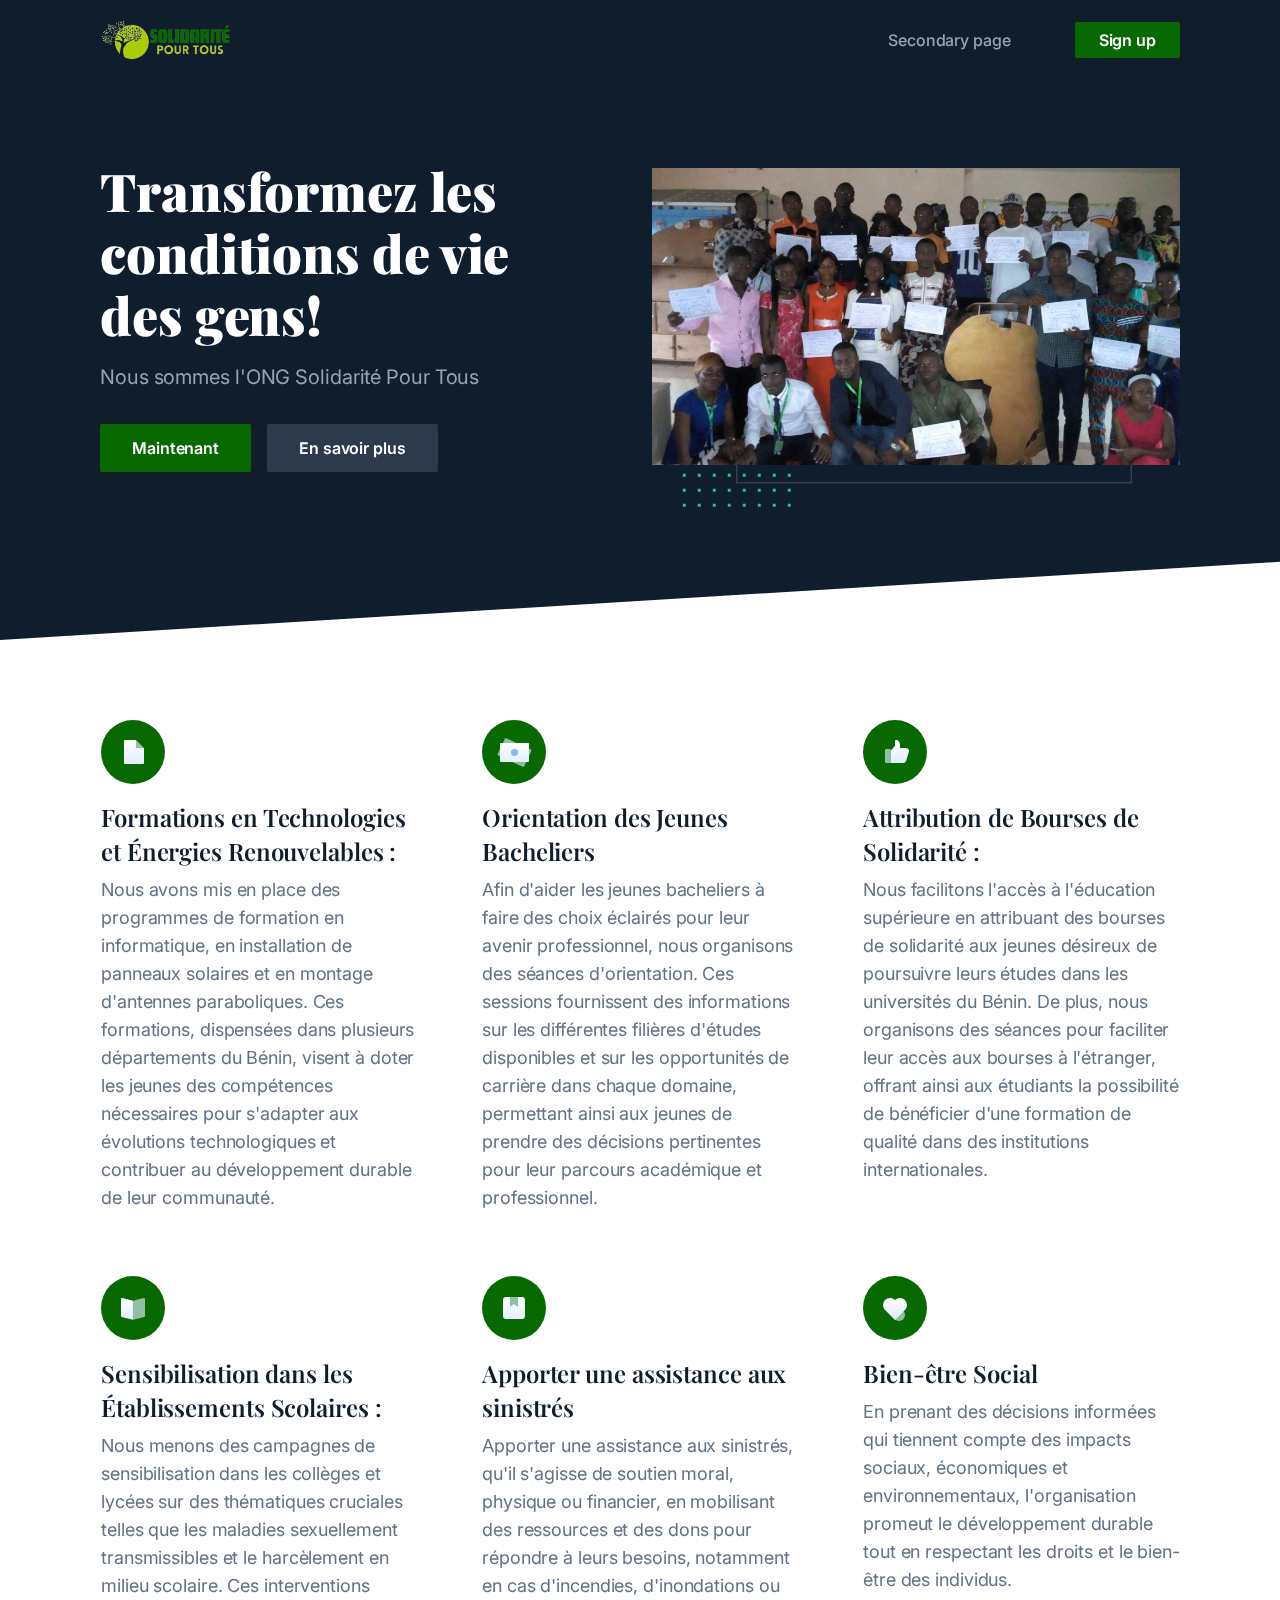
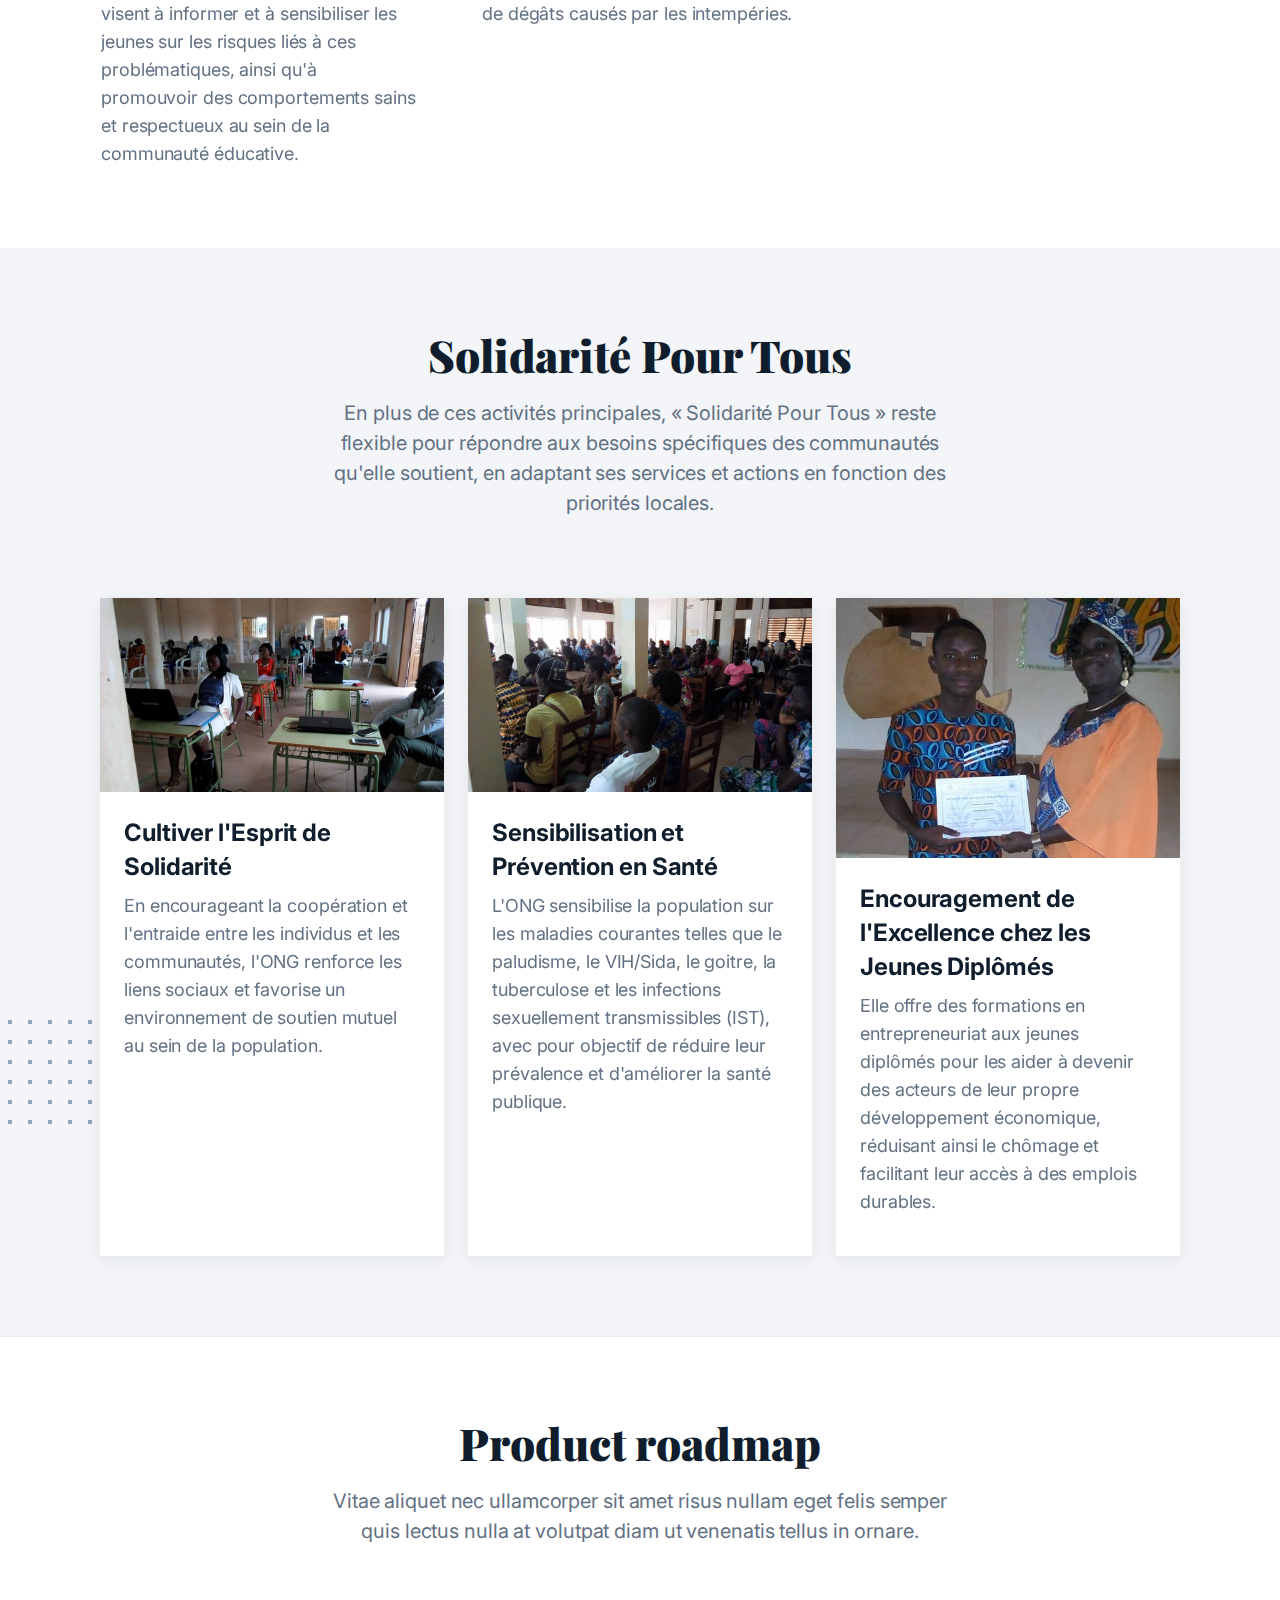
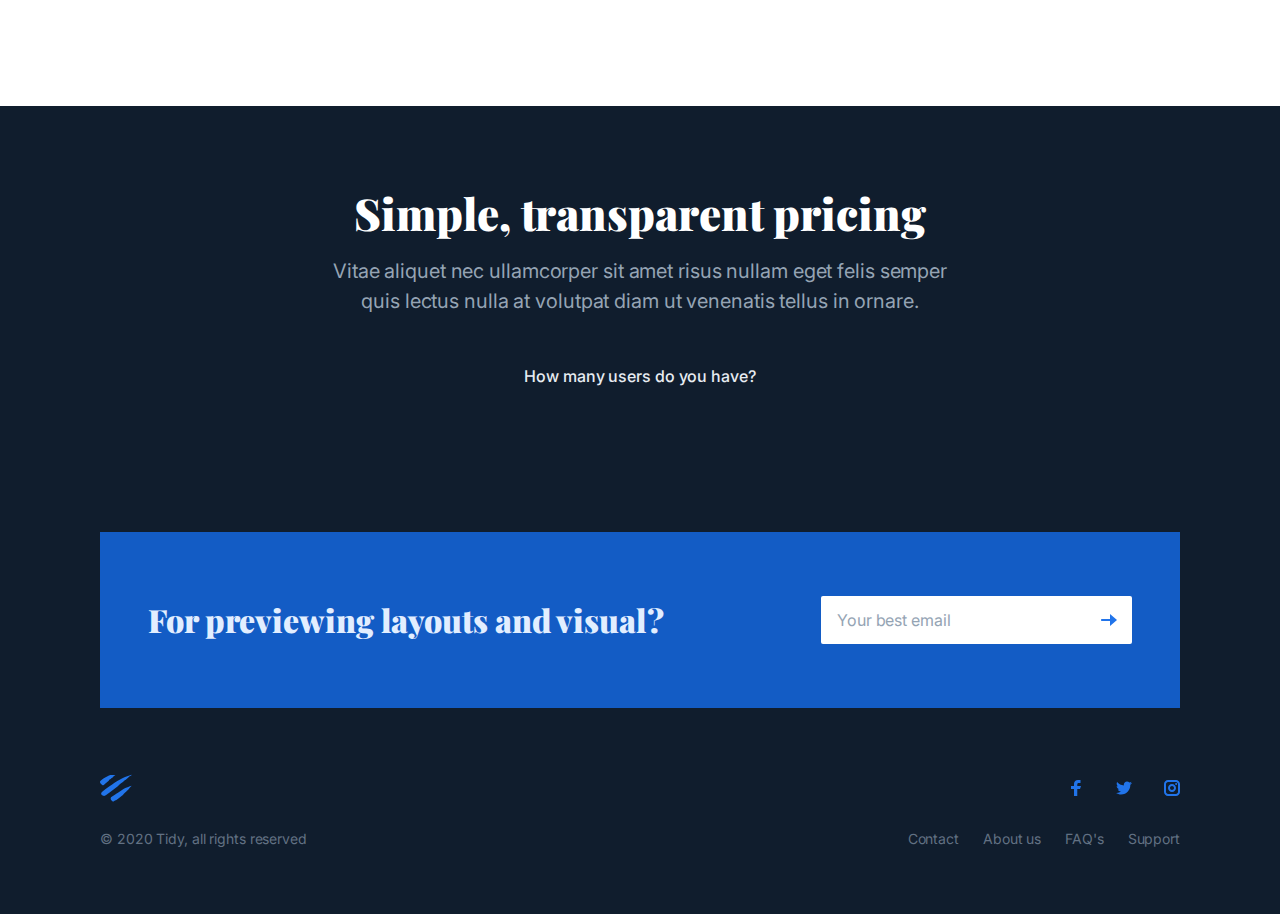
==== api/templates/index.html @ e196a765 "hhh" ====
<html lang="en" class="js"><head><meta charset="utf-8"><meta http-equiv="X-UA-Compatible" content="IE=edge"><meta name="viewport" content="width=device-width,initial-scale=1"><title>Tidy Template</title><link rel="stylesheet" href="../static/css/style.css"><style type="text/css" id="operaUserStyle"></style><style type="text/css">:root [href^="//x4pollyxxpush.com/"], :root zeus-ad, :root topadblock, :root span[id^="ezoic-pub-ad-placeholder-"], :root guj-ad, :root gpt-ad, :root div[id^="zergnet-widget"], :root div[id^="vuukle-ad-"], :root div[id^="sticky_ad_"], :root div[id^="rc-widget-"], :root div[id^="gpt_ad_"], :root div[id^="ezoic-pub-ad-"], :root div[id^="div-gpt-"], :root div[id^="dfp-ad-"], :root div[id^="adspot-"], :root div[id^="ads300_250-widget-"], :root div[id^="ads300_100-widget-"], :root div[id^="ads250_250-widget-"], :root div[id^="adrotate_widgets-"], :root div[id^="_vdo_ads_player_ai_"], :root div[id*="ScriptRoot"], :root div[id*="MarketGid"], :root div[data-native_ad], :root div[data-mini-ad-unit], :root div[data-insertion], :root div[data-id-advertdfpconf], :root div[data-google-query-id], :root hl-adsense, :root div[data-contentexchange-widget], :root div[data-content="Advertisement"], :root div[data-alias="300x250 Ad 2"], :root div[data-alias="300x250 Ad 1"], :root div[data-adzone], :root div[data-adunit-path], :root div[data-ad-wrapper], :root div[data-ad-placeholder], :root div[class^="native-ad-"], :root div[data-dfp-id], :root div[class^="kiwi-ad-wrapper"], :root div[class^="Adstyled__AdWrapper-"], :root div[aria-label="Ads"], :root display-ads, :root display-ad-component, :root atf-ad-slot, :root aside[id^="adrotate_widgets-"], :root article.ad, :root ark-top-ad, :root app-advertisement, :root app-ad, :root amp-fx-flying-carpet, :root amp-embed[type="taboola"], :root amp-connatix-player, :root amp-ad-custom, :root amp-ad, :root a[style="width:100%;height:100%;z-index:10000000000000000;position:absolute;top:0;left:0;"], :root a[onmousedown^="this.href='https://paid.outbrain.com/network/redir?"][target="_blank"] + .ob_source, :root a[onmousedown^="this.href='http://paid.outbrain.com/network/redir?"][target="_blank"] + .ob_source, :root a[href^="https://yogacomplyfuel.com/"], :root a[href^="https://www.sugarinstant.com/?partner_id="], :root a[href^="https://www.privateinternetaccess.com/"] > img, :root a[href^="https://www.onlineusershielder.com/"], :root a[href^="https://www.nutaku.net/signup/landing/"], :root a[href^="https://www.nudeidols.com/cams/"], :root a[href^="https://www.mypornstarcams.com/landing/click/"], :root a[href^="https://www.kingsoffetish.com/tour?partner_id="], :root a[href^="https://www.infowarsstore.com/"] > img, :root a[href^="https://www.highcpmrevenuenetwork.com/"], :root a[href^="https://www.googleadservices.com/pagead/aclk?"], :root a[href^="https://www.goldenfrog.com/vyprvpn?offer_id="][href*="&aff_id="], :root a[href^="https://www.get-express-vpn.com/offer/"], :root a[href^="https://www.financeads.net/tc.php?"], :root a[href^="https://www.brazzersnetwork.com/landing/"], :root div[class^="Display_displayAd"], :root a[href^="https://www.sheetmusicplus.com/?aff_id="], :root a[href^="https://www.bang.com/?aff="], :root a[href^="https://www.adxsrve.com/"], :root a[href^="https://wirewar.website/"], :root a[href^="https://visit-website.com/"], :root a[href^="https://twinrdsyn.com/"], :root a[href^="https://twinrdsrv.com/"], :root a[href^="https://tsartech.g2afse.com/"], :root a[href^="https://trk.sportsflix4k.club/"], :root a[href^="https://trk.nfl-online-streams.club/"], :root a[href^="https://traffdaq.com/"], :root a[href^="https://tracking.avapartner.com/"], :root a[href^="https://track.wg-aff.com"], :root a[href^="https://track.ultravpn.com/"], :root a[href^="https://track.totalav.com/"], :root a[href^="https://track.afcpatrk.com/"], :root a[href^="https://track.adform.net/"], :root a[href^="https://torguard.net/aff.php"] > img, :root a[href^="https://thefacux.com/"], :root div[data-adname], :root a[href^="https://thechleads.pro/"], :root a[href^="https://tc.tradetracker.net/"] > img, :root a[href^="https://taghaugh.com/"], :root a[href^="https://t.hrtye.com/"], :root a[href^="https://www.highperformancecpmgate.com/"], :root a[href^="https://t.grtyi.com/"], :root a[href^="https://t.adating.link/"], :root a[href^="https://go.trackitalltheway.com/"], :root [href^="https://track.fiverr.com/visit/"] > img, :root a[href^="https://syndication.exoclick.com/"], :root a[href^="https://syndication.dynsrvtbg.com/"], :root a[href^="https://streamate.com/landing/click/"], :root a[href^="https://ad.doubleclick.net/"], :root a[href^="https://static.fleshlight.com/images/banners/"], :root a[href^="https://slkmis.com/"], :root a[href^="https://sTaRtGAMing.net/tienda/"], :root citrus-ad-wrapper, :root a[onmousedown^="this.href='https://paid.outbrain.com/network/redir?"][target="_blank"], :root a[href^="https://sTaRTgamInG.net/tienda/"], :root [data-adblockkey], :root a[href^="https://sTARtgamIng.net/tienda/"], :root bottomadblock, :root a[href^="https://s.zlinkd.com/"], :root a[href^="https://aweptjmp.com/"], :root a[href^="https://s.zlinkc.com/"], :root a[href^="https://www.mrskin.com/account/"], :root a[href^="https://s.optzsrv.com/"], :root a[data-obtrack^="http://paid.outbrain.com/network/redir?"], :root a[href^="https://reinstandpointdumbest.com/"], :root a[href^="https://go.strpjmp.com/"], :root a[href^="https://refpa4903566.top/"], :root a[href^="https://pubads.g.doubleclick.net/"], :root a[href^="https://prf.hn/click/"][href*="/camref:"] > img, :root a[href^="https://serve.awmdelivery.com/"], :root a[href^="https://prf.hn/click/"][href*="/adref:"] > img, :root a[href^="https://pb-track.com/"], :root a[href^="https://paid.outbrain.com/network/redir?"], :root ps-connatix-module, :root div[id^="ad_position_"], :root a[href^="https://ovb.im/"], :root div[id^="ad-div-"], :root a[href^="https://newbinotracs.com/"], :root a[href^="http://eighteenderived.com/"], :root a[href^="https://natour.naughtyamerica.com/track/"], :root [href^="https://stvkr.com/"], :root a[href^="https://mediaserver.entainpartners.com/renderBanner.do?"], :root a[href^="https://loboclick.com"], :root .nya-slot[style], :root a[href^="https://a.bestcontentweb.top/"], :root a[href^="https://lobimax.com/"], :root a[href^="https://lead1.pl/"], :root a[href^="https://refpa.top/"], :root a[href^="https://landing.brazzersnetwork.com/"], :root a[href^="https://safesurfingtoday.com/"][href*="?skip="], :root a[href^="https://t.acam.link/"], :root a[href^="https://ads.leovegas.com/redirect.aspx?"], :root a[href^="https://land.brazzersnetwork.com/landing/"], :root [data-css-class="dfp-inarticle"], :root .card-captioned.crd > .crd--cnt > .s2nPlayer, :root a[href^="https://go.tmrjmp.com"], :root a[href^="https://startgamIng.Net/tienda/"], :root a[href^="https://l.hyenadata.com/"], :root a[href^="https://yourperfectdating.life/"], :root a[href^="https://join.virtuallust3d.com/"], :root a[href^="https://kiksajex.com/"], :root a[href^="https://juicyads.in/"], :root a[href^="https://mediaserver.gvcaffiliates.com/renderBanner.do?"], :root a[href^="https://join.dreamsexworld.com/"], :root a[href^="https://itubego.com/video-downloader/?affid="], :root a[href^="https://iqbroker.com/"][href*="?aff="], :root a[href^="https://incisivetrk.cvtr.io/click?"], :root a[href^="https://hot-growngames.life/"], :root [data-revive-zoneid], :root a[href^="https://googleads.g.doubleclick.net/pcs/click"], :root a[href^="https://t.ajump1.com/"], :root a[href^="https://clk.wrenchsound.store/"], :root a[href^="https://go.zybrdr.com"], :root [href^="http://join.michelle-austin.com/"], :root [class^="tile-picker__CitrusBannerContainer-sc-"], :root a[href^="https://go.xxxiijmp.com"], :root a[href^="https://go.xtbaffiliates.com/"], :root a[href^="https://thaudray.com/"], :root .OUTBRAIN[data-widget-id^="FMS_REELD_"], :root [data-role="tile-ads-module"], :root a[href^="https://adsrv4k.com/"], :root a[href^="https://go.xlviirdr.com"], :root a[href^="https://ismlks.com/"], :root a[href^="//a.bestcontentfare.top/"], :root [href^="https://www.mypillow.com/"] > img, :root a[href^="https://azpresearch.club/"], :root a[href^="https://go.xlirdr.com"], :root a[href^="https://go.skinstrip.net"][href*="?campaignId="], :root a[href^="https://go.markets.com/visit/?bta="], :root a[href^="https://billing.purevpn.com/aff.php"] > img, :root a[href^="https://go.hpyrdr.com/"], :root a[href^="https://go.goaserv.com/"], :root a[href^="https://go.dmzjmp.com"], :root a[href^="https://go.admjmp.com/"], :root [href^="https://kingered-banctours.com/"], :root a[href^="https://get.surfshark.net/aff_c?"][href*="&aff_id="] > img, :root a-ad, :root a[href^="https://affiliate.rusvpn.com/click.php?"], :root a[href^="https://geniusdexchange.com/"], :root a[href^="https://frameworkdeserve.com/"], :root a[href^="https://flirtandsweets.life/"], :root a[href^="https://www.mrskin.com/tour"], :root a[href^="https://financeads.net/tc.php?"], :root div[data-native-ad], :root a[href^="https://engine.trackingdesks.com/"], :root a[data-redirect^="https://paid.outbrain.com/network/redir?"], :root [href^="https://www.reimageplus.com/"], :root a[href^="https://ak.hauchiwu.com/"], :root a[href^="https://engine.phn.doublepimp.com/"], :root a[href^="https://engine.blueistheneworanges.com/"], :root a[href^="https://dl-protect.net/"], :root [href="//jjgirls.com/sex/ChaturbateCams"], :root a[href^="https://datingoffers30.info/"], :root a[href^="https://ctosrd.com/"], :root a[href^="https://clixtrac.com/"], :root a[href^="https://click.linksynergy.com/fs-bin/"] > img, :root ad-shield-ads, :root a[href^="https://sTartGAMinG.net/tienda/"], :root AD-TRIPLE-BOX, :root a[href^="https://click.hoolig.app/"], :root img[src^="https://images.purevpnaffiliates.com"], :root a[href^="https://porntubemate.com/"], :root a[href^="http://www.gfrevenge.com/landing/"], :root a[href^="https://clickadilla.com/"], :root a[href^="https://click.dtiserv2.com/"], :root a[href^="https://go.xlvirdr.com"], :root a[href^="http://www.iyalc.com/"], :root a[href^="https://claring-loccelkin.com/"], :root a[href^="https://chaturbate.com/in/?track="], :root a[href^="https://chaturbate.com/in/?tour="], :root a[href^="https://cams.imagetwist.com/in/?track="], :root a[href^="https://go.gldrdr.com/"], :root a[href^="https://buqkrzbrucz.com/"], :root a[href^="https://affcpatrk.com/"], :root a[href^="https://bongacams2.com/track?"], :root a[href^="https://www.sheetmusicplus.com/"][href*="?aff_id="], :root a[href^="https://bngpt.com/"], :root a[href^="https://bluedelivery.pro/"], :root a[href^="https://black77854.com/"], :root a[href^="https://bc.game/"], :root a[href^="https://ndt5.net/"], :root a[href^="https://batheunits.com/"], :root a[target="_blank"][onmousedown="this.href^='http://paid.outbrain.com/network/redir?"], :root a[href^="https://banners.livepartners.com/"], :root a[href^="//whulsaux.com/"], :root a[href^="https://m.do.co/c/"] > img, :root [class^="s2nPlayer"], :root a[href^="https://chaturbate.jjgirls.com/?track="], :root a[href^="https://ausoafab.net/"], :root a[href^="https://t.ajrkm1.com/"], :root [href="https://masstortfinancing.com"] img, :root a[href^="https://bongacams10.com/track?"], :root a[href^="https://albionsoftwares.com/"], :root a[href^="https://go.etoro.com/"] > img, :root a[href^="https://convertmb.com/"], :root a[href^="https://spo-play.live/"], :root a[href^="https://join.sexworld3d.com/track/"], :root a[href^="https://intenseaffiliates.com/redirect/"], :root a[href^="https://ads.ad4game.com/"], :root [id^="google_ads_iframe"], :root a[href^="https://syndication.optimizesrv.com/"], :root a[href^="https://affpa.top/"], :root a[href^="https://adnetwrk.com/"], :root a[href^="https://adjoincomprise.com/"], :root [href^="http://misslinkvocation.com/"], :root a[href^="https://adclick.g.doubleclick.net/"], :root a[href^="https://www.bet365.com/"][href*="affiliate="], :root [href^="https://r.kraken.com/"], :root a[href^="https://mmwebhandler.aff-online.com/"], :root a[href^="https://go.nordvpn.net/aff"] > img, :root [href^="http://clicks.totemcash.com/"], :root a[href^="https://misspkl.com/"], :root a[href^="https://ad.zanox.com/ppc/"] > img, :root a[href^="https://ad.kubiccomps.icu/"], :root a[href^="https://ab.advertiserurl.com/aff/"], :root a[href^="https://a2.adform.net/"], :root a[href^="https://iactrivago.ampxdirect.com/"], :root a[href^="https://a.medfoodhome.com/"], :root a[href^="https://adultfriendfinder.com/go/"], :root a[href^="https://a.bestcontentoperation.top/"], :root a[href^="http://static.fleshlight.com/images/banners/"], :root a[href^="https://a.adtng.com/"], :root [data-m-ad-id], :root a[href^="https://sTartgAminG.net/tienda/"], :root a[href^="https://a-ads.com/"], :root a[href^="https://join.virtualtaboo.com/track/"], :root a[href^="https://StarTGAminG.net/tienda/"], :root a[href^="https://STaRTgamINg.net/tienda/"], :root a[href^="http://www.mrskin.com/tour"], :root a[href^="https://agacelebir.com/"], :root a[href^="https://spygasm.com/track?"], :root ins.adsbygoogle, :root a[href^="https://1startfiledownload1.com/"], :root a[href^="https://s.zlinkb.com/"], :root a[href^="http://d2.zedo.com/"], :root a[href^="http://www.friendlyduck.com/AF_"], :root a[href^="http://trk.globwo.online/"], :root a[href^="https://1betandgonow.com/"], :root a[href^="https://prf.hn/click/"][href*="/creativeref:"] > img, :root a[href^="http://www.adultempire.com/unlimited/promo?"][href*="&partner_id="], :root a[href^="http://traffic.tc-clicks.com/"], :root a[href^="http://tour.mrskin.com/"], :root [href^="https://wct.link/"], :root [data-desktop-ad-id], :root a[href^="https://www.purevpn.com/"][href*="&utm_source=aff-"], :root a[href^="http://m.hue2m.com/"], :root a[href^="https://funkydaters.com/"], :root [id^="ad_sky"], :root a[href^="http://https://www.get-express-vpn.com/offer/"], :root div[id^="google_dfp_"], :root a[href^="http://googleads.g.doubleclick.net/pcs/click"], :root [href^="http://go.cm-trk2.com/"], :root a[href^="http://click.payserve.com/"], :root a[href^="https://porngames.adult/?SID="], :root a[href^="https://landing1.brazzersnetwork.com"], :root #slashboxes > .deals-rail, :root [href^="http://globsads.com/"], :root [href^="https://www.brighteonstore.com/products/"] img, :root a[href^="http://bc.vc/?r="], :root a[href^="https://mityneedn.com/"], :root [href^="http://homemoviestube.com/"], :root a[href^="http://ad.doubleclick.net/"], :root a[href^="//zunsoach.com/"], :root a[href^="//s.st1net.com/splash.php"], :root a[href^="//pubads.g.doubleclick.net/"], :root a[href^="https://femglobal.app/"], :root a[href^="//go.eabids.com/"], :root [id^="div-gpt-ad"], :root .ob_container .item-container-obpd, :root div[id^="yandex_ad"], :root a[href^="https://pb-imc.com/"], :root a[href^="http://deskfrontfreely.com/"], :root a[data-url^="http://paid.outbrain.com/network/redir?"] + .author, :root [href^="https://join.playboyplus.com/track/"], :root a[href^="//ardslediana.com/"], :root [data-d-ad-id], :root a[href*=".engine.adglare.net/"], :root #kt_player > a[target="_blank"], :root a[href*=".cfm?fp="][href*="&maxads="], :root [data-ad-width], :root [href^="https://cpa.10kfreesilver.com/"], :root a[href^="https://a.bestcontentfood.top/"], :root a[href^="http://wct.link/"], :root [href^="https://goldforyourfuture.com/clk.trk"] img, :root [onclick^="location.href='http://www.reimageplus.com"], :root [id^="section-ad-banner"], :root a[href^="https://t.aslnk.link/"], :root a[href^="https://click.candyoffers.com/"], :root [href^="https://zstacklife.com/"] img, :root a[href^="https://go.julrdr.com/"], :root .trc_rbox_div .syndicatedItemUB, :root [href^="https://zone.gotrackier.com/"], :root a[href^="https://fourwhenstatistics.com/"], :root [href^="https://detachedbates.com/"], :root [href^="https://www.targetingpartner.com/"], :root .section-subheader > .section-hotel-prices-header, :root [href^="https://go.affiliatexe.com/"], :root [href^="https://www.hostg.xyz/"] > img, :root a[href^="http://adultfriendfinder.com/go/"], :root a[href^="https://maymooth-stopic.com/"], :root [href^="https://www.herbanomic.com/"] > img, :root div[id^="ad-position-"], :root a[href^="http://affiliate.glbtracker.com/"], :root a[href^="https://leg.xyz/?track="], :root div[id^="crt-"][style], :root a[href^="http://adultgames.xxx/"], :root a[href^="https://bngprm.com/"], :root [href^="https://shiftnetwork.infusionsoft.com/go/"] > img, :root a[href^="https://trk.softonixs.xyz/"], :root [href^="https://www.mypatriotsupply.com/"] > img, :root a[onmousedown^="this.href='http://paid.outbrain.com/network/redir?"][target="_blank"], :root [href^="https://secure.bmtmicro.com/servlets/"], :root [href="https://ourgoldguy.com/contact/"] img, :root a[href^="https://brightadnetwork.com/"], :root a[href^="http://www.onwebcam.com/random?t_link="], :root [href^="https://www.avantlink.com/click.php"] img, :root a[href^="https://losingoldfry.com/"], :root [data-wpas-zoneid], :root .scroll-fixable.rail-right > .deals-rail, :root [href^="https://routewebtk.com/"], :root a[href^="https://oackoubs.com/"], :root a[href^="https://ak.psaltauw.net/"], :root a[href^="https://go.cmtaffiliates.com/"], :root [data-name="adaptiveConstructorAd"], :root [href^="https://optimizedelite.com/"] > img, :root a[href^="https://awptjmp.com/"], :root a[href^="https://go.goasrv.com/"], :root [href^="http://mypillow.com/"] > img, :root a[href^="http://bongacams.com/track?"], :root a[href^="https://fleshlight.sjv.io/"], :root [data-ad-manager-id], :root a[href^="https://promo-bc.com/"], :root a[href^="https://clicks.pipaffiliates.com/"], :root [href^="https://noqreport.com/"] > img, :root [href^="https://mylead.global/stl/"] > img, :root [href^="https://mypatriotsupply.com/"] > img, :root [data-freestar-ad], :root a[href^="https://fc.lc/ref/"], :root .vid-present > .van_vid_carousel__padding, :root span[data-ez-ph-id], :root [href^="https://track.aftrk1.com/"], :root div[id^="adngin-"], :root [data-rc-widget], :root a[href^="https://go.xxxijmp.com"], :root [href^="https://istlnkcl.com/"], :root a[href^="https://staRTgaming.net/tienda/"], :root a[href^="https://STaRtgAmInG.net/tienda/"], :root [href^="https://ilovemyfreedoms.com/landing-"], :root [href^="https://go.xlrdr.com"], :root [href^="https://go.4rabettraff.com/"], :root a[href^="https://tm-offers.gamingadult.com/"], :root [href^="https://charmingdatings.life/"], :root [href^="https://glersakr.com/"], :root a[href^="https://italarizege.xyz/"], :root a[href^="https://wittered-mainging.com/"], :root [href^="https://engine.gettopple.com/"], :root [data-id^="div-gpt-ad"], :root a[href^="https://tracker.loropartners.com/"], :root [href^="https://awbbjmp.com/"], :root a[href^="https://k2s.cc/pr/"], :root [href^="https://affect3dnetwork.com/track/"], :root a[href^="https://camfapr.com/landing/click/"], :root [href="//sexcams.plus/"], :root a[href^="https://go.currency.com/"], :root div[id^="advads_ad_"], :root .resultsList > div > div > div > div[data-resultid$="-sponsored"], :root [href^="http://www.mypillow.com/"] > img, :root a[href^="https://adserver.adreactor.com/"], :root [href^="http://join.shemalesfromhell.com/"], :root a[href^="https://ads.betfair.com/redirect.aspx?"], :root [href^="http://www.fleshlightgirls.com/"], :root [href^="http://join.trannies-fuck.com/"], :root .trc_rbox .syndicatedItem, :root a[href^="http://cam4com.go2cloud.org/aff_c?"], :root a[href^="https://cpmspace.com/"], :root [href^="https://freecourseweb.com/"] > .sitefriend, :root a[href^="https://ads.planetwin365affiliate.com/redirect.aspx?"], :root [href^="http://join.rodneymoore.com/"], :root [href^="https://shrugartisticelder.com"], :root a[href^="https://staRTgamIng.net/tienda/"], :root div[id^="lazyad-"], :root a[href^="http://com-1.pro/"], :root [name^="google_ads_iframe"], :root a[href^="http://bodelen.com/"], :root [href="https://www.masstortfinancing.com/"] > img, :root a[href^="https://www.geekbuying.com/dynamic-ads/"], :root a[href^="https://lnkxt.bannerator.com/"], :root [href="https://jdrucker.com/gold"] > img, :root [href^="https://v.investologic.co.uk/"], :root [href^="https://cipledecline.buzz/"], :root a[href^="https://go.xxxjmp.com"], :root #leader-companion > a[href], :root a[href^="https://jaxofuna.com/"], :root div[recirculation-ad-container], :root [href^="https://traffserve.com/"], :root [id^="ad_slider"], :root [data-adbridg-ad-class], :root a[href^="http://www.adultdvdempire.com/?partner_id="][href*="&utm_"], :root [href^="http://join.shemale.xxx/"], :root div[id^="div-ads-"], :root [href^="https://rapidgator.net/article/premium/ref/"], :root [href^="https://join3.bannedsextapes.com"], :root div[data-spotim-slot], :root [href^="https://antiagingbed.com/discount/"] > img, :root a[href^="https://go.247traffic.com/"], :root [href^="https://join.girlsoutwest.com/"], :root [href^="http://trafficare.net/"], :root [data-type="ad-vertical"], :root a[href^="https://u.expresstech.io/"], :root [href^="https://mypillow.com/"] > img, :root [href^="https://ad.admitad.com/"], :root [data-testid="ad_testID"], :root [href^="https://goldcometals.com/clk.trk"], :root a[href^="https://bodelen.com/"], :root [data-ad-name], :root a[href*=".g2afse.com/"], :root a[href^="https://go.hpyjmp.com"], :root a[href^="https://tour.mrskin.com/"], :root a[href^="https://fastestvpn.com/lifetime-special-deal?a_aid="], :root [href^="https://mystore.com/"] > img, :root [data-mobile-ad-id], :root [data-ez-name], :root a[data-widget-outbrain-redirect^="http://paid.outbrain.com/network/redir?"], :root [data-dynamic-ads], :root a[href^="http://go.xtbaffiliates.com/"], :root a[href^="https://consali.com/"], :root .grid > .container > #aside-promotion, :root DFP-AD, :root [onclick*="content.ad/"], :root AMP-AD, :root a[href^="https://sTartGAMiNG.net/tienda/"], :root [data-ad-cls], :root [id^="ad-wrap-"], :root div[id^="taboola-stream-"], :root [href^="https://go.astutelinks.com/"], :root a[href^="http://tc.tradetracker.net/"] > img, :root a[href^="http://affiliates.thrixxx.com/"], :root a[href^="https://www.adultempire.com/"][href*="?partner_id="], :root [data-template-type="nativead"], :root [class^="amp-ad-"], :root [href^="https://affiliate.fastcomet.com/"] > img, :root [class^="adDisplay-module"], :root AD-SLOT, :root .ob_dual_right > .ob_ads_header ~ .odb_div, :root a[href^="https://www.liquidfire.mobi/"], :root [href^="https://click2cvs.com/"], :root .trc_related_container div[data-item-syndicated="true"], :root [href^="http://join.shemalepornstar.com/"], :root a[href^="https://go.xlviiirdr.com"], :root .trc_rbox_div .syndicatedItem, :root .plistaList > .itemLinkPET, :root [href^="https://gmxvmvptfm.com/"], :root div[data-adunit], :root app-large-ad, :root [href^="https://turtlebids.irauctions.com/"] img, :root a[href^="https://www.adskeeper.com"], :root [href^="https://totlnkcl.com/"], :root [data-ad-module], :root a[data-oburl^="https://paid.outbrain.com/network/redir?"], :root div[data-ad-targeting], :root a[href^="https://hotplaystime.life/"], :root a[href^="http://www.h4trck.com/"], :root [href^="https://trackfin.asia/"], :root .plistaList > .plista_widget_underArticle_item[data-type="pet"], :root a[href^="https://bs.serving-sys.com"], :root [href^="http://residenceseeingstanding.com/"], :root div[id^="pa_sticky_ad_box_middle_"], :root a[href^="http://www.onclickmega.com/jump/next.php?"], :root .trc_rbox_border_elm .syndicatedItem, :root a[href*="//lkstrck2.com/"], :root [class^="div-gpt-ad"], :root a[href^="https://ggbetpromo.com/"], :root a[href^="http://partners.etoro.com/"], :root [data-advadstrackid], :root a[href^="https://refpazkjixes.top/"], :root #mgb-container > #mgb, :root [href^="https://www.cloudways.com/en/?id"], :root [href^="https://safer-redirection.com"], :root a[href^="https://startgAming.net/tienda/"], :root a[href^="https://tweakostensibleinstaller.com/"], :root a[href^="https://go.xlivrdr.com"], :root a[href^="https://cam4com.go2cloud.org/"], :root a[href^="http://li.blogtrottr.com/click?"], :root [href^="//mage98rquewz.com/"], :root a[href^="https://webroutetrk.com/"], :root a[href^="https://mercurybest.com/"], :root [href^="https://www.restoro.com/"], :root div[id^="optidigital-adslot"], :root .resultsList > div > div > div > div.G-5c[role="tab"][tabindex="0"] > .yuAt-pres-rounded { display: none !important; }</style></head><body class="has-animations is-loaded"><div class="body-wrap"><header class="site-header invert-color"><div class="container"><div class="site-header-inner"><div class="brand"><h1 class="m-0"><a href="index.html"><img src="../static/logo.png" alt="Tidy" width="130" height="32"></a></h1></div><button id="header-nav-toggle" class="header-nav-toggle" aria-controls="primary-menu" aria-expanded="false"><span class="screen-reader">Menu</span> <span class="hamburger"><span class="hamburger-inner"></span></span></button><nav id="header-nav" class="header-nav" style=""><div class="header-nav-inner"><ul class="list-reset text-xs header-nav-right"><li><a href="additional.html">Secondary page</a></li></ul><ul class="list-reset header-nav-right"><li><a class="button button-primary button-wide-mobile button-wide-mobile button-sm" href="signup.html" style="background-color: #086900">Sign up</a></li></ul></div></nav></div></div></header><main class="site-content"><section class="hero section has-bg-color invert-color"><div class="container"><div class="hero-inner section-inner"><div class="split-wrap"><div class="split-item"><div class="hero-content split-item-content center-content-mobile reveal-from-top is-revealed"><h1 class="mt-0 mb-16">Transformez les conditions de vie des gens!</h1><p class="mt-0 mb-32">Nous sommes l'ONG Solidarité Pour Tous
</p><div class="button-group"><a class="button button-primary button-wide-mobile" href="#" style="background-color: #086900">Maintenant</a> <a class="button button-dark button-wide-mobile" href="#">En savoir plus</a></div></div><div class="hero-figure split-item-image split-item-image-fill illustration-element-01 reveal-from-bottom is-revealed"><a class="modal-trigger" aria-controls="modal-01" data-video="https://player.vimeo.com/video/174002812" data-video-tag="iframe" href="#"><img src="../static/foto1.jpg" alt="Video" width="528" height="396"></a></div><div id="modal-01" class="modal modal-video"><div class="modal-inner"><div class="responsive-video"><iframe src="https://player.vimeo.com/video/174002812" frameborder="0" webkitallowfullscreen="" mozallowfullscreen="" allowfullscreen=""></iframe></div></div></div></div></div></div></div></section><section class="features-tiles section"><div class="container"><div class="features-tiles-inner section-inner"><div class="tiles-wrap"><div class="tiles-item reveal-from-bottom is-revealed" data-reveal-container=".tiles-wrap"><div class="tiles-item-inner"><div class="features-tiles-item-header"><div class="features-tiles-item-image mb-16" style="background-color: #086900"><img src="../static/images/feature-tile-icon-01.svg" alt="Feature tile icon 01"></div></div><div class="features-tiles-item-content"><h4 class="mt-0 mb-8">Formations en Technologies et Énergies Renouvelables :</h4><p class="m-0 text-sm">Nous avons mis en place des programmes de formation en informatique, en installation de panneaux solaires et en montage d'antennes paraboliques. Ces formations, dispensées dans plusieurs départements du Bénin, visent à doter les jeunes des compétences nécessaires pour s'adapter aux évolutions technologiques et contribuer au développement durable de leur communauté.</p></div></div></div><div class="tiles-item reveal-from-bottom is-revealed" data-reveal-container=".tiles-wrap" data-reveal-delay="100"><div class="tiles-item-inner"><div class="features-tiles-item-header"><div class="features-tiles-item-image mb-16" style="background-color: #086900"><img src="../static/images/feature-tile-icon-02.svg" alt="Feature tile icon 02"></div></div><div class="features-tiles-item-content"><h4 class="mt-0 mb-8">Orientation des Jeunes Bacheliers</h4><p class="m-0 text-sm">Afin d'aider les jeunes bacheliers à faire des choix éclairés pour leur avenir professionnel, nous organisons des séances d'orientation. Ces sessions fournissent des informations sur les différentes filières d'études disponibles et sur les opportunités de carrière dans chaque domaine, permettant ainsi aux jeunes de prendre des décisions pertinentes pour leur parcours académique et professionnel.</p></div></div></div><div class="tiles-item reveal-from-bottom is-revealed" data-reveal-container=".tiles-wrap" data-reveal-delay="200"><div class="tiles-item-inner"><div class="features-tiles-item-header"><div class="features-tiles-item-image mb-16" style="background-color: #086900"><img src="../static/images/feature-tile-icon-03.svg" alt="Feature tile icon 03"></div></div><div class="features-tiles-item-content"><h4 class="mt-0 mb-8">Attribution de Bourses de Solidarité :</h4><p class="m-0 text-sm">Nous facilitons l'accès à l'éducation supérieure en attribuant des bourses de solidarité aux jeunes désireux de poursuivre leurs études dans les universités du Bénin. De plus, nous organisons des séances pour faciliter leur accès aux bourses à l'étranger, offrant ainsi aux étudiants la possibilité de bénéficier d'une formation de qualité dans des institutions internationales.</p></div></div></div><div class="tiles-item reveal-from-bottom is-revealed" data-reveal-container=".tiles-wrap" data-reveal-delay="300"><div class="tiles-item-inner"><div class="features-tiles-item-header"><div class="features-tiles-item-image mb-16" style="background-color: #086900"><img src="../static/images/feature-tile-icon-04.svg" alt="Feature tile icon 04"></div></div><div class="features-tiles-item-content"><h4 class="mt-0 mb-8">Sensibilisation dans les Établissements Scolaires :</h4><p class="m-0 text-sm">Nous menons des campagnes de sensibilisation dans les collèges et lycées sur des thématiques cruciales telles que les maladies sexuellement transmissibles et le harcèlement en milieu scolaire. Ces interventions visent à informer et à sensibiliser les jeunes sur les risques liés à ces problématiques, ainsi qu'à promouvoir des comportements sains et respectueux au sein de la communauté éducative.</p></div></div></div><div class="tiles-item reveal-from-bottom is-revealed" data-reveal-container=".tiles-wrap" data-reveal-delay="400"><div class="tiles-item-inner"><div class="features-tiles-item-header"><div class="features-tiles-item-image mb-16" style="background-color: #086900"><img src="../static/images/feature-tile-icon-05.svg" alt="Feature tile icon 05"></div></div><div class="features-tiles-item-content"><h4 class="mt-0 mb-8">Apporter une assistance aux sinistrés</h4><p class="m-0 text-sm">Apporter une assistance aux sinistrés, qu'il s'agisse de soutien moral, physique ou financier, en mobilisant des ressources et des dons pour répondre à leurs besoins, notamment en cas d'incendies, d'inondations ou de dégâts causés par les intempéries.

</p></div></div></div><div class="tiles-item reveal-from-bottom is-revealed" data-reveal-container=".tiles-wrap" data-reveal-delay="500"><div class="tiles-item-inner"><div class="features-tiles-item-header"><div class="features-tiles-item-image mb-16" style="background-color: #086900"><img src="../static/images/feature-tile-icon-06.svg" alt="Feature tile icon 06"></div></div><div class="features-tiles-item-content"><h4 class="mt-0 mb-8">Bien-être Social</h4><p class="m-0 text-sm">En prenant des décisions informées qui tiennent compte des impacts sociaux, économiques et environnementaux, l'organisation promeut le développement durable tout en respectant les droits et le bien-être des individus.</p></div></div></div></div></div></div></section><section class="news section illustration-section-01"><div class="container"><div class="news-inner section-inner"><div class="section-header center-content"><div class="container-xs"><h2 class="mt-0 mb-16">Solidarité Pour Tous</h2><p class="mb-0">En plus de ces activités principales, « Solidarité Pour Tous » reste flexible pour répondre aux besoins spécifiques des communautés qu'elle soutient, en adaptant ses services et actions en fonction des priorités locales.</p></div></div><div class="tiles-wrap"><article class="tiles-item reveal-from-bottom is-revealed"><div class="tiles-item-inner has-shadow"><figure class="news-item-image m-0"><img src="../static/foto2.jpg" alt="News 01" width="344" height="194"></figure><div class="news-item-content"><div class="news-item-body"><h3 class="news-item-title h4 mt-0 mb-8"><a href="#">Cultiver l'Esprit de Solidarité </a></h3><p class="mb-16 text-sm">En encourageant la coopération et l'entraide entre les individus et les communautés, l'ONG renforce les liens sociaux et favorise un environnement de soutien mutuel au sein de la population.</p></div></div></div></article><article class="tiles-item reveal-from-bottom is-revealed" data-reveal-delay="200"><div class="tiles-item-inner has-shadow"><figure class="news-item-image m-0"><img src="../static/foto3.jpg" alt="News 02" width="344" height="194"></figure><div class="news-item-content"><div class="news-item-body"><h3 class="news-item-title h4 mt-0 mb-8"><a href="#">Sensibilisation et Prévention en Santé</a></h3><p class="mb-16 text-sm">L'ONG sensibilise la population sur les maladies courantes telles que le paludisme, le VIH/Sida, le goitre, la tuberculose et les infections sexuellement transmissibles (IST), avec pour objectif de réduire leur prévalence et d'améliorer la santé publique.</p></div></div></div></article><article class="tiles-item reveal-from-bottom is-revealed" data-reveal-delay="400"><div class="tiles-item-inner has-shadow"><figure class="news-item-image m-0"><img src="../static/foto4.jpg" alt="News 03" width="344" height="194"></figure><div class="news-item-content"><div class="news-item-body"><h3 class="news-item-title h4 mt-0 mb-8"><a href="#">Encouragement de l'Excellence chez les Jeunes Diplômés</a></h3><p class="mb-16 text-sm">Elle offre des formations en entrepreneuriat aux jeunes diplômés pour les aider à devenir des acteurs de leur propre développement économique, réduisant ainsi le chômage et facilitant leur accès à des emplois durables.</p></div></div></div></article></div></div></div></section><section class="roadmap section has-top-divider"><div class="container"><div class="roadmap-inner section-inner"><div class="section-header center-content"><div class="container-xs"><h2 class="mt-0 mb-16">Product roadmap</h2><p class="mb-0">Vitae aliquet nec ullamcorper sit amet risus nullam eget felis semper quis lectus nulla at volutpat diam ut venenatis tellus in ornare.</p></div></div><div class="timeline"></div></div></div></section><section class="pricing section has-bg-color"><div class="container"><div class="pricing-inner section-inner"><div class="section-header center-content invert-color"><div class="container-xs"><h2 class="mt-0 mb-16">Simple, transparent pricing</h2><p class="m-0">Vitae aliquet nec ullamcorper sit amet risus nullam eget felis semper quis lectus nulla at volutpat diam ut venenatis tellus in ornare.</p></div></div><div class="pricing-slider center-content invert-color"><label class="form-slider"><span class="mb-16">How many users do you have?</span> </label></div></div></div></section><section class="cta section center-content-mobile has-bg-color invert-color"><div class="container"><div class="cta-inner section-inner cta-split"><div class="cta-slogan"><h3 class="m-0">For previewing layouts and visual?</h3></div><div class="cta-action"><div class="has-icon-right"><label for="newsletter" class="form-label screen-reader">Subscribe</label> <input id="newsletter" class="form-input" type="text" placeholder="Your best email"> <svg width="16" height="12" xmlns="http://www.w3.org/2000/svg"><path d="M9 5H1c-.6 0-1 .4-1 1s.4 1 1 1h8v5l7-6-7-6v5z" fill="#2174EA"></path></svg></div></div></div></div></section></main><footer class="site-footer center-content-mobile invert-color"><div class="container"><div class="site-footer-inner"><div class="footer-top space-between text-xxs"><div class="brand"><a href="index.html"><img src="../static/images/logo.svg" alt="Tidy" width="32" height="32"></a></div><div class="footer-social"><ul class="list-reset"><li><a href="#"><svg width="16" height="16" viewBox="0 0 16 16" xmlns="http://www.w3.org/2000/svg"><title>Facebook</title><path d="M6.023 16L6 9H3V6h3V4c0-2.7 1.672-4 4.08-4 1.153 0 2.144.086 2.433.124v2.821h-1.67c-1.31 0-1.563.623-1.563 1.536V6H13l-1 3H9.28v7H6.023z"></path></svg></a></li><li><a href="#"><svg width="16" height="16" viewBox="0 0 16 16" xmlns="http://www.w3.org/2000/svg"><title>Twitter</title><path d="M16 3c-.6.3-1.2.4-1.9.5.7-.4 1.2-1 1.4-1.8-.6.4-1.3.6-2.1.8-.6-.6-1.5-1-2.4-1-1.7 0-3.2 1.5-3.2 3.3 0 .3 0 .5.1.7-2.7-.1-5.2-1.4-6.8-3.4-.3.5-.4 1-.4 1.7 0 1.1.6 2.1 1.5 2.7-.5 0-1-.2-1.5-.4C.7 7.7 1.8 9 3.3 9.3c-.3.1-.6.1-.9.1-.2 0-.4 0-.6-.1.4 1.3 1.6 2.3 3.1 2.3-1.1.9-2.5 1.4-4.1 1.4H0c1.5.9 3.2 1.5 5 1.5 6 0 9.3-5 9.3-9.3v-.4C15 4.3 15.6 3.7 16 3z"></path></svg></a></li><li><a href="#"><svg width="16" height="16" viewBox="0 0 16 16" xmlns="http://www.w3.org/2000/svg"><title>Instagram</title><g><circle cx="12.145" cy="3.892" r="1"></circle><path d="M8 12c-2.206 0-4-1.794-4-4s1.794-4 4-4 4 1.794 4 4-1.794 4-4 4zm0-6c-1.103 0-2 .897-2 2s.897 2 2 2 2-.897 2-2-.897-2-2-2z"></path><path d="M12 16H4c-2.056 0-4-1.944-4-4V4c0-2.056 1.944-4 4-4h8c2.056 0 4 1.944 4 4v8c0 2.056-1.944 4-4 4zM4 2c-.935 0-2 1.065-2 2v8c0 .953 1.047 2 2 2h8c.935 0 2-1.065 2-2V4c0-.935-1.065-2-2-2H4z"></path></g></svg></a></li></ul></div></div><div class="footer-bottom space-between text-xxs invert-order-desktop"><nav class="footer-nav"><ul class="list-reset"><li><a href="#">Contact</a></li><li><a href="#">About us</a></li><li><a href="#">FAQ's</a></li><li><a href="#">Support</a></li></ul></nav><div class="footer-copyright">© 2020 Tidy, all rights reserved</div></div></div></div></footer></div><script src="../static/js/main.min.js"></script></body></html>
---- api/static/css/style.css ----
@import url("https://fonts.googleapis.com/css?family=Inter:400,500,600,700|Playfair+Display:700,900&display=swap");html{line-height:1.15;-ms-text-size-adjust:100%;-webkit-text-size-adjust:100%}body{margin:0}article,aside,footer,header,nav,section{display:block}h1{font-size:2em;margin:0.67em 0}figcaption,figure,main{display:block}figure{margin:1em 40px}hr{box-sizing:content-box;height:0;overflow:visible}pre{font-family:monospace, monospace;font-size:1em}a{background-color:transparent;-webkit-text-decoration-skip:objects}abbr[title]{border-bottom:none;text-decoration:underline;-webkit-text-decoration:underline dotted;text-decoration:underline dotted}b,strong{font-weight:inherit}b,strong{font-weight:bolder}code,kbd,samp{font-family:monospace, monospace;font-size:1em}dfn{font-style:italic}mark{background-color:#ff0;color:#000}small{font-size:80%}sub,sup{font-size:75%;line-height:0;position:relative;vertical-align:baseline}sub{bottom:-0.25em}sup{top:-0.5em}audio,video{display:inline-block}audio:not([controls]){display:none;height:0}img{border-style:none}svg:not(:root){overflow:hidden}button,input,optgroup,select,textarea{font-family:sans-serif;font-size:100%;line-height:1.15;margin:0}button,input{overflow:visible}button,select{text-transform:none}button,html [type="button"],[type="reset"],[type="submit"]{-webkit-appearance:button}button::-moz-focus-inner,[type="button"]::-moz-focus-inner,[type="reset"]::-moz-focus-inner,[type="submit"]::-moz-focus-inner{border-style:none;padding:0}button:-moz-focusring,[type="button"]:-moz-focusring,[type="reset"]:-moz-focusring,[type="submit"]:-moz-focusring{outline:1px dotted ButtonText}fieldset{padding:0.35em 0.75em 0.625em}legend{box-sizing:border-box;color:inherit;display:table;max-width:100%;padding:0;white-space:normal}progress{display:inline-block;vertical-align:baseline}textarea{overflow:auto}[type="checkbox"],[type="radio"]{box-sizing:border-box;padding:0}[type="number"]::-webkit-inner-spin-button,[type="number"]::-webkit-outer-spin-button{height:auto}[type="search"]{-webkit-appearance:textfield;outline-offset:-2px}[type="search"]::-webkit-search-cancel-button,[type="search"]::-webkit-search-decoration{-webkit-appearance:none}::-webkit-file-upload-button{-webkit-appearance:button;font:inherit}details,menu{display:block}summary{display:list-item}canvas{display:inline-block}template{display:none}[hidden]{display:none}@media (min-width: 641px){.has-animations [class*=reveal-]{opacity:0;will-change:opacity, transform}.has-animations .reveal-from-top{-webkit-transform:translateY(-10px);transform:translateY(-10px)}.has-animations .reveal-from-bottom{-webkit-transform:translateY(10px);transform:translateY(10px)}.has-animations .reveal-from-left{-webkit-transform:translateX(-10px);transform:translateX(-10px)}.has-animations .reveal-from-right{-webkit-transform:translateX(10px);transform:translateX(10px)}.has-animations .reveal-scale-up{-webkit-transform:scale(.95);transform:scale(.95)}.has-animations .reveal-scale-down{-webkit-transform:scale(1.05);transform:scale(1.05)}.has-animations .reveal-rotate-from-left{-webkit-transform:perspective(1000px) rotateY(-45deg);transform:perspective(1000px) rotateY(-45deg)}.has-animations .reveal-rotate-from-right{-webkit-transform:perspective(1000px) rotateY(45deg);transform:perspective(1000px) rotateY(45deg)}.has-animations.is-loaded [class*=reveal-]{-webkit-transition:opacity 1s cubic-bezier(0.39, 0.575, 0.565, 1),-webkit-transform 1s cubic-bezier(0.39, 0.575, 0.565, 1);transition:opacity 1s cubic-bezier(0.39, 0.575, 0.565, 1),-webkit-transform 1s cubic-bezier(0.39, 0.575, 0.565, 1);transition:opacity 1s cubic-bezier(0.39, 0.575, 0.565, 1),transform 1s cubic-bezier(0.39, 0.575, 0.565, 1);transition:opacity 1s cubic-bezier(0.39, 0.575, 0.565, 1),transform 1s cubic-bezier(0.39, 0.575, 0.565, 1),-webkit-transform 1s cubic-bezier(0.39, 0.575, 0.565, 1)}.has-animations.is-loaded [class*=reveal-].is-revealed{opacity:1;-webkit-transform:translate(0);transform:translate(0)}}html{box-sizing:border-box}*,*:before,*:after{box-sizing:inherit}body{background:#fff;-moz-osx-font-smoothing:grayscale;-webkit-font-smoothing:antialiased}hr{border:0;display:block;height:1px;background:#E7ECF2;margin-top:24px;margin-bottom:24px}ul,ol{margin-top:0;padding-left:24px}ul:not(:last-child),ol:not(:last-child){margin-bottom:24px}ul{list-style:disc}ol{list-style:decimal}li:not(:last-child){margin-bottom:12px}li>ul,li>ol{margin-top:12px;margin-bottom:0}dl{margin-top:0;margin-bottom:24px}dt{font-weight:600}dd{margin-left:24px;margin-bottom:24px}img,svg,video{display:block;height:auto;max-width:100%}figure{margin:48px 0}figcaption{padding:8px 0}table{font-size:16px;line-height:24px;letter-spacing:-0.1px;border-collapse:collapse;margin-bottom:24px;width:100%}tr{border-bottom:1px solid #E7ECF2}th{font-weight:600;text-align:left}th,td{padding:8px 16px}th:first-child,td:first-child{padding-left:0}th:last-child,td:last-child{padding-right:0}.invert-color hr{display:block;height:1px;background:rgba(98,113,131,0.24)}.invert-color tr{border-bottom:1px solid rgba(98,113,131,0.24)}html{font-size:20px;line-height:30px;letter-spacing:-0.1px}body{color:#627183;font-size:1rem}body,button,input,select,textarea{font-family:"Inter", sans-serif;font-weight:400}h1,h2,h3,h4,h5,h6,.h1,.h2,.h3,.h4,.h5,.h6{font-family:"Playfair Display", serif;font-weight:900;clear:both;color:#101D2D;word-wrap:break-word;overflow-wrap:break-word}h1,.h1{font-size:44px;line-height:54px}h2,.h2{font-size:32px;line-height:42px}h3,.h3{font-size:24px;line-height:34px;letter-spacing:-0.1px}h4,.h4{font-size:24px;line-height:34px;letter-spacing:-0.1px}h5,.h5{font-size:20px;line-height:30px;letter-spacing:-0.1px}h6,.h6,small,.text-sm{font-size:18px;line-height:28px;letter-spacing:-0.1px}.text-xs{font-size:16px;line-height:24px;letter-spacing:-0.1px}.text-xxs{font-size:14px;line-height:22px}figcaption{font-size:14px;line-height:22px}a:not(.button){color:#627183;text-decoration:underline}a:not(.button):hover,a:not(.button):active{color:#2174EA;outline:0;text-decoration:none}a.func-link{color:#2174EA}h1,.h1{margin-top:48px;margin-bottom:32px}h2,.h2{margin-top:48px;margin-bottom:32px}h3,.h3{margin-top:36px;margin-bottom:24px}h4,h5,h6,.h4,.h5,.h6{margin-top:24px;margin-bottom:24px}p{margin-top:0;margin-bottom:24px}dfn,cite,em,i{font-style:italic}blockquote{font-size:20px;line-height:30px;letter-spacing:-0.1px;margin-top:24px;margin-bottom:24px;margin-left:24px}blockquote::before{content:"\201C"}blockquote::after{content:"\201D"}blockquote p{display:inline}address{border-width:1px 0;border-style:solid;border-color:#E7ECF2;padding:24px 0;margin:0 0 24px}pre,pre h1,pre h2,pre h3,pre h4,pre h5,pre h6,pre .h1,pre .h2,pre .h3,pre .h4,pre .h5,pre .h6{font-family:"Courier 10 Pitch", Courier, monospace}pre,code,kbd,tt,var{background:#F3F5F8}pre{font-size:16px;line-height:24px;letter-spacing:-0.1px;max-width:100%;overflow:auto;padding:24px 24px;margin-top:24px;margin-bottom:24px}code,kbd,tt,var{font-family:Monaco, Consolas, "Andale Mono", "DejaVu Sans Mono", monospace;font-size:16px;line-height:24px;letter-spacing:-0.1px;padding:2px 4px}abbr,acronym{cursor:help}mark,ins{text-decoration:none}b,strong{font-weight:600}.invert-color{color:#95A4B4}.invert-color a:not(.button){color:#95A4B4;text-decoration:underline}.invert-color a:not(.button):hover,.invert-color a:not(.button):active{color:#2174EA;outline:0;text-decoration:none}.invert-color h1,.invert-color h2,.invert-color h3,.invert-color h4,.invert-color h5,.invert-color h6,.invert-color .h1,.invert-color .h2,.invert-color .h3,.invert-color .h4,.invert-color .h5,.invert-color .h6{color:#fff}.invert-color address{border-color:rgba(98,113,131,0.24)}.invert-color pre,.invert-color code,.invert-color kbd,.invert-color tt,.invert-color var{background:#0c1622}@media (max-width: 640px){.h1-mobile{font-size:44px;line-height:54px}.h2-mobile{font-size:32px;line-height:42px}.h3-mobile{font-size:24px;line-height:34px;letter-spacing:-0.1px}.h4-mobile{font-size:24px;line-height:34px;letter-spacing:-0.1px}.h5-mobile{font-size:20px;line-height:30px;letter-spacing:-0.1px}.h6-mobile{font-size:18px;line-height:28px;letter-spacing:-0.1px}}@media (min-width: 641px){h1,.h1{font-size:52px;line-height:62px}h2,.h2{font-size:44px;line-height:54px}h3,.h3{font-size:32px;line-height:42px}}.container,.container-sm,.container-xs{width:100%;margin:0 auto;padding-left:16px;padding-right:16px}@media (min-width: 481px){.container,.container-sm,.container-xs{padding-left:24px;padding-right:24px}}.container{max-width:1128px}.container-sm{max-width:944px}.container-xs{max-width:668px}[class*=container] [class*=container]{padding-left:0;padding-right:0}[class*=container] .container-sm{max-width:896px}[class*=container] .container-xs{max-width:620px}.button{display:-webkit-inline-box;display:inline-flex;font-size:16px;line-height:24px;letter-spacing:-0.1px;font-weight:600;padding:11px 31px;height:48px;text-decoration:none !important;color:#627183;background-color:#F3F5F8;border-width:1px;border-style:solid;border-color:#E7ECF2;border-radius:2px;cursor:pointer;-webkit-box-pack:center;justify-content:center;text-align:center;letter-spacing:inherit;white-space:nowrap;-webkit-transition:background .15s ease;transition:background .15s ease}.button:active{outline:0}.button:hover{background-color:#E7ECF2}.button.is-loading{position:relative;color:transparent !important;pointer-events:none}.button.is-loading::after{content:'';display:block;position:absolute;width:24px;height:24px;margin-left:-12px;margin-top:-12px;top:50%;left:50%;border:2px solid #627183;border-radius:50%;border-right-color:transparent !important;border-top-color:transparent !important;z-index:1;-webkit-animation:button-loading .6s infinite linear;animation:button-loading .6s infinite linear}.button[disabled]{cursor:not-allowed;color:#95A4B4;background-color:#E7ECF2 !important;border-color:rgba(0,0,0,0)}.button[disabled].is-loading::after{border-color:#95A4B4}.button-sm{padding:5px 23px;height:36px}.button-dark{color:#fff;background-color:#2d3a4b;border-color:rgba(0,0,0,0)}.button-dark:hover{background-color:#334155}.button-dark.is-loading::after{border-color:#fff}.button-primary{color:#fff;background-color:#2174EA;border-color:rgba(0,0,0,0)}.button-primary:hover{background-color:#2f7deb}.button-primary.is-loading::after{border-color:#fff}.button-secondary{color:#fff;background-color:#2BBF96;border-color:rgba(0,0,0,0)}.button-secondary:hover{background-color:#2ecba0}.button-secondary.is-loading::after{border-color:#fff}.button-block{display:-webkit-box;display:flex;width:100%}.button-group{display:-webkit-box;display:flex;flex-wrap:wrap;-webkit-box-align:center;align-items:center;margin-right:-8px;margin-left:-8px;margin-top:-8px}.button-group:last-of-type{margin-bottom:-8px}.button-group:not(:last-of-type){margin-bottom:8px}.button-group>[class*=button]{margin:8px}@media (max-width: 640px){.button-wide-mobile{width:100%;max-width:280px}}@-webkit-keyframes button-loading{0%{-webkit-transform:rotate(0);transform:rotate(0)}100%{-webkit-transform:rotate(360deg);transform:rotate(360deg)}}@keyframes button-loading{0%{-webkit-transform:rotate(0);transform:rotate(0)}100%{-webkit-transform:rotate(360deg);transform:rotate(360deg)}}fieldset{padding:0;margin:0;border:0}.form-label,.form-switch,.form-slider{color:#627183;font-weight:500}.form-label{font-size:14px;line-height:22px}.form-input,.form-select,.form-checkbox input,.form-radio input{-moz-appearance:none;-webkit-appearance:none;background-color:#fff;border-width:1px;border-style:solid;border-color:#E7ECF2}.form-input:hover,.form-select:hover,.form-checkbox input:hover,.form-radio input:hover{border-color:#d6dfe9}.form-input:active,.form-input:focus,.form-select:active,.form-select:focus,.form-checkbox input:active,.form-checkbox input:focus,.form-radio input:active,.form-radio input:focus{outline:none;border-color:#95A4B4}.form-input[disabled],.form-select[disabled],.form-checkbox input[disabled],.form-radio input[disabled]{cursor:not-allowed;background-color:#F3F5F8;border-color:#F3F5F8}.form-input.form-error,.form-select.form-error,.form-checkbox input.form-error,.form-radio input.form-error{border-color:#FF6157}.form-input.form-warning,.form-select.form-warning,.form-checkbox input.form-warning,.form-radio input.form-warning{border-color:#FFB471}.form-input.form-success,.form-select.form-success,.form-checkbox input.form-success,.form-radio input.form-success{border-color:#2BBF96}.form-input,.form-select{display:block;font-size:16px;line-height:24px;letter-spacing:-0.1px;padding:11px 15px;height:48px;border-radius:0;color:#101D2D;box-shadow:none;max-width:100%;width:100%}.form-input::-webkit-input-placeholder{color:#95A4B4}.form-input::-moz-placeholder{color:#95A4B4}.form-input:-ms-input-placeholder{color:#95A4B4}.form-input::-ms-input-placeholder{color:#95A4B4}.form-input::placeholder{color:#95A4B4}.form-input::-ms-input-placeholder{color:#95A4B4}textarea.form-input{height:auto;resize:vertical}.form-select{padding-right:46px;background-image:url("data:image/svg+xml;charset=US-ASCII,%3Csvg%20viewBox%3D%220%200%2016%2016%22%20xmlns%3D%22http%3A%2F%2Fwww.w3.org%2F2000%2Fsvg%22%3E%3Cpath%20d%3D%22M8%2011.4L2.6%206%204%204.6l4%204%204-4L13.4%206%208%2011.4z%22%20fill%3D%22%23627183%22%20fill-rule%3D%22evenodd%22%2F%3E%3C%2Fsvg%3E");background-position:right 15px center;background-repeat:no-repeat;background-size:16px 16px}.form-select-sm{padding-right:38px;background-position:right 11px center}.form-select-sm,.form-input-sm{padding:5px 11px;height:36px}.has-icon-left,.has-icon-right{position:relative}.has-icon-left svg,.has-icon-right svg{pointer-events:none;position:absolute;top:50%;-webkit-transform:translateY(-50%);transform:translateY(-50%)}.has-icon-left .form-input{padding-left:46px}.has-icon-left .form-input+svg{left:15px}.has-icon-left .form-input-sm{padding-left:38px}.has-icon-left .form-input-sm+svg{left:11px}.has-icon-right .form-input{padding-right:46px}.has-icon-right .form-input+svg{right:15px}.has-icon-right .form-input-sm{padding-right:38px}.has-icon-right .form-input-sm+svg{right:11px}.form-checkbox,.form-radio,.form-switch{cursor:pointer}.form-checkbox,.form-radio,.form-switch,.form-slider{font-size:16px;line-height:24px;letter-spacing:-0.1px}.form-checkbox,.form-radio{color:#95A4B4}.form-checkbox,.form-radio{position:relative;padding-left:24px}.form-checkbox input,.form-radio input{position:absolute;left:0;top:3px;width:16px;height:16px;cursor:pointer}.form-checkbox input:checked,.form-radio input:checked{background-color:#2174EA !important;border-color:#2174EA !important;background-position:50%}.form-checkbox input{border-radius:2px}.form-checkbox input:checked{background-image:url([data-uri])}.form-radio input{border-radius:50%}.form-radio input:checked{background-image:url([data-uri])}.form-switch{display:-webkit-inline-box;display:inline-flex;-webkit-box-align:center;align-items:center;-webkit-user-select:none;-moz-user-select:none;-ms-user-select:none;user-select:none}.form-switch input{clip:rect(0, 0, 0, 0);height:1px;margin:-1px;overflow:hidden;position:absolute;width:1px}.form-switch .form-switch-icon{display:block;position:relative;min-width:60px;width:60px;height:32px;border-radius:16px;background:#95A4B4}.form-switch .form-switch-icon::before{content:'';display:block;position:absolute;top:2px;left:2px;width:28px;height:28px;border-radius:14px;background:#fff;-webkit-transition:all .15s ease-out;transition:all .15s ease-out}.form-switch input:checked+.form-switch-icon{background:#2174EA}.form-switch input:checked+.form-switch-icon::before{left:30px}.form-switch>span:not(.form-switch-icon){-webkit-box-ordinal-group:0;order:-1;margin-right:12px}.form-switch>span:not(.form-switch-icon):last-child{-webkit-box-ordinal-group:initial;order:initial;margin-left:12px;margin-right:0}.form-slider>span{display:block}.form-slider input[type=range]{-moz-appearance:none;-webkit-appearance:none;background:#E7ECF2;border-radius:3px;height:6px;width:100%;margin-top:15px;margin-bottom:15px;outline:none}.form-slider input[type=range]::-webkit-slider-thumb{appearance:none;-webkit-appearance:none;background-color:#2174EA;background-image:url("data:image/svg+xml;charset=US-ASCII,%3Csvg%20width%3D%2212%22%20height%3D%228%22%20xmlns%3D%22http%3A%2F%2Fwww.w3.org%2F2000%2Fsvg%22%3E%3Cpath%20d%3D%22M8%20.5v7L12%204zM0%204l4%203.5v-7z%22%20fill%3D%22%23fff%22%20fill-rule%3D%22nonzero%22%2F%3E%3C%2Fsvg%3E");background-position:center;background-repeat:no-repeat;border:0;border-radius:50%;cursor:pointer;height:36px;width:36px}.form-slider input[type=range]::-moz-range-thumb{background-color:#2174EA;background-image:url("data:image/svg+xml;charset=US-ASCII,%3Csvg%20width%3D%2212%22%20height%3D%228%22%20xmlns%3D%22http%3A%2F%2Fwww.w3.org%2F2000%2Fsvg%22%3E%3Cpath%20d%3D%22M8%20.5v7L12%204zM0%204l4%203.5v-7z%22%20fill%3D%22%23fff%22%20fill-rule%3D%22nonzero%22%2F%3E%3C%2Fsvg%3E");background-position:center;background-repeat:no-repeat;border:0;border:none;border-radius:50%;cursor:pointer;height:36px;width:36px}.form-slider input[type=range]::-ms-thumb{background-color:#2174EA;background-image:url("data:image/svg+xml;charset=US-ASCII,%3Csvg%20width%3D%2212%22%20height%3D%228%22%20xmlns%3D%22http%3A%2F%2Fwww.w3.org%2F2000%2Fsvg%22%3E%3Cpath%20d%3D%22M8%20.5v7L12%204zM0%204l4%203.5v-7z%22%20fill%3D%22%23fff%22%20fill-rule%3D%22nonzero%22%2F%3E%3C%2Fsvg%3E");background-position:center;background-repeat:no-repeat;border:0;border-radius:50%;cursor:pointer;height:36px;width:36px}.form-slider input[type=range]::-moz-focus-outer{border:0}.invert-color .form-select{background-image:url("data:image/svg+xml;charset=US-ASCII,%3Csvg%20viewBox%3D%220%200%2016%2016%22%20xmlns%3D%22http%3A%2F%2Fwww.w3.org%2F2000%2Fsvg%22%3E%3Cpath%20d%3D%22M8%2011.4L2.6%206%204%204.6l4%204%204-4L13.4%206%208%2011.4z%22%20fill%3D%22%2395A4B4%22%20fill-rule%3D%22evenodd%22%2F%3E%3C%2Fsvg%3E")}.invert-color .form-checkbox input:checked,.invert-color .form-radio input:checked{background-color:!important;border-color:!important}.invert-color .form-slider input[type=range]{background:#2d3a4b}.invert-color .form-slider input[type=range]::-webkit-slider-thumb{background-color:#fff;background-image:url("data:image/svg+xml;charset=US-ASCII,%3Csvg%20width%3D%2212%22%20height%3D%228%22%20xmlns%3D%22http%3A%2F%2Fwww.w3.org%2F2000%2Fsvg%22%3E%3Cpath%20d%3D%22M8%20.5v7L12%204zM0%204l4%203.5v-7z%22%20fill%3D%22%232174EA%22%20fill-rule%3D%22nonzero%22%2F%3E%3C%2Fsvg%3E")}.invert-color .form-slider input[type=range]::-moz-range-thumb{background-color:#fff;background-image:url("data:image/svg+xml;charset=US-ASCII,%3Csvg%20width%3D%2212%22%20height%3D%228%22%20xmlns%3D%22http%3A%2F%2Fwww.w3.org%2F2000%2Fsvg%22%3E%3Cpath%20d%3D%22M8%20.5v7L12%204zM0%204l4%203.5v-7z%22%20fill%3D%22%232174EA%22%20fill-rule%3D%22nonzero%22%2F%3E%3C%2Fsvg%3E")}.invert-color .form-slider input[type=range]::-ms-thumb{background-color:#fff;background-image:url("data:image/svg+xml;charset=US-ASCII,%3Csvg%20width%3D%2212%22%20height%3D%228%22%20xmlns%3D%22http%3A%2F%2Fwww.w3.org%2F2000%2Fsvg%22%3E%3Cpath%20d%3D%22M8%20.5v7L12%204zM0%204l4%203.5v-7z%22%20fill%3D%22%232174EA%22%20fill-rule%3D%22nonzero%22%2F%3E%3C%2Fsvg%3E")}.form-group{display:-webkit-box;display:flex}.form-group .form-input{-webkit-box-flex:1;flex-grow:1;flex-shrink:1;margin-right:12px}.form-group .button{padding-left:24px;padding-right:24px;flex-shrink:0}.form-hint{font-size:14px;line-height:22px;margin-top:8px}@media (max-width: 640px){.form-group-desktop .form-input{margin-bottom:12px}.form-group-desktop .button{width:100%}}@media (min-width: 641px){.form-group-desktop{display:-webkit-box;display:flex}.form-group-desktop .form-input{-webkit-box-flex:1;flex-grow:1;flex-shrink:1;margin-right:12px}.form-group-desktop .button{padding-left:24px;padding-right:24px;flex-shrink:0}}.header-nav-toggle{background:transparent;border:0;outline:0;padding:0;cursor:pointer}.hamburger,.hamburger-inner{display:block;pointer-events:none}.hamburger{position:relative;width:24px;height:24px}.hamburger-inner,.hamburger-inner::before,.hamburger-inner::after{width:24px;height:2px;position:absolute;background:#627183}.invert-color .hamburger-inner,.invert-color .hamburger-inner::before,.invert-color .hamburger-inner::after{background:#95A4B4}.hamburger-inner{top:50%;margin-top:-1px;-webkit-transition-duration:0.22s;transition-duration:0.22s;-webkit-transition-timing-function:cubic-bezier(0.55, 0.055, 0.675, 0.19);transition-timing-function:cubic-bezier(0.55, 0.055, 0.675, 0.19)}.hamburger-inner::before,.hamburger-inner::after{content:'';display:block}.hamburger-inner::before{top:-7px;-webkit-transition:top 0.1s 0.25s ease-in, opacity 0.1s ease-in;transition:top 0.1s 0.25s ease-in, opacity 0.1s ease-in}.hamburger-inner::after{bottom:-7px;-webkit-transition:bottom 0.1s 0.25s ease-in,width 0.1s 0.25s ease-in,-webkit-transform 0.22s cubic-bezier(0.55, 0.055, 0.675, 0.19);transition:bottom 0.1s 0.25s ease-in,width 0.1s 0.25s ease-in,-webkit-transform 0.22s cubic-bezier(0.55, 0.055, 0.675, 0.19);transition:bottom 0.1s 0.25s ease-in,transform 0.22s cubic-bezier(0.55, 0.055, 0.675, 0.19),width 0.1s 0.25s ease-in;transition:bottom 0.1s 0.25s ease-in,transform 0.22s cubic-bezier(0.55, 0.055, 0.675, 0.19),width 0.1s 0.25s ease-in,-webkit-transform 0.22s cubic-bezier(0.55, 0.055, 0.675, 0.19)}.off-nav-is-active .hamburger-inner{-webkit-transform:rotate(225deg);transform:rotate(225deg);-webkit-transition-delay:0.12s;transition-delay:0.12s;-webkit-transition-timing-function:cubic-bezier(0.215, 0.61, 0.355, 1);transition-timing-function:cubic-bezier(0.215, 0.61, 0.355, 1)}.off-nav-is-active .hamburger-inner::before{top:0;opacity:0;-webkit-transition:top 0.1s ease-out, opacity 0.1s 0.12s ease-out;transition:top 0.1s ease-out, opacity 0.1s 0.12s ease-out}.off-nav-is-active .hamburger-inner::after{width:24px;bottom:0;-webkit-transform:rotate(-90deg);transform:rotate(-90deg);-webkit-transition:bottom 0.1s ease-out,width 0.1s ease-out,-webkit-transform 0.22s 0.12s cubic-bezier(0.215, 0.61, 0.355, 1);transition:bottom 0.1s ease-out,width 0.1s ease-out,-webkit-transform 0.22s 0.12s cubic-bezier(0.215, 0.61, 0.355, 1);transition:bottom 0.1s ease-out,transform 0.22s 0.12s cubic-bezier(0.215, 0.61, 0.355, 1),width 0.1s ease-out;transition:bottom 0.1s ease-out,transform 0.22s 0.12s cubic-bezier(0.215, 0.61, 0.355, 1),width 0.1s ease-out,-webkit-transform 0.22s 0.12s cubic-bezier(0.215, 0.61, 0.355, 1)}.accordion li{position:relative}.accordion li::before{content:'';position:absolute;top:0;left:0;width:100%;display:block;height:1px;background:#E7ECF2}.accordion li:last-of-type{position:relative}.accordion li:last-of-type::after{content:'';position:absolute;bottom:0;left:0;width:100%;display:block;height:1px;background:#E7ECF2}.invert-color .accordion li{position:relative}.invert-color .accordion li::before{content:'';position:absolute;top:0;left:0;width:100%;display:block;height:1px;background:rgba(98,113,131,0.24)}.invert-color .accordion li:last-of-type{position:relative}.invert-color .accordion li:last-of-type::after{content:'';position:absolute;bottom:0;left:0;width:100%;display:block;height:1px;background:rgba(98,113,131,0.24)}.accordion-header{display:-webkit-box;display:flex;-webkit-box-pack:justify;justify-content:space-between;-webkit-box-align:center;align-items:center;padding-top:24px;padding-bottom:24px;cursor:pointer}.accordion-header span{width:calc(100% - (16px * 2))}.accordion-content{max-height:0;opacity:0;overflow:hidden;-webkit-transition:max-height .15s ease-in-out,opacity .15s;transition:max-height .15s ease-in-out,opacity .15s}.is-active .accordion-content{opacity:1}.accordion-content p:last-child{margin-bottom:24px}.accordion-icon{position:relative;width:16px;height:16px}.accordion-icon::before,.accordion-icon::after{content:'';position:absolute;background:#2174EA;-webkit-transition:-webkit-transform .25s ease-out;transition:-webkit-transform .25s ease-out;transition:transform .25s ease-out;transition:transform .25s ease-out, -webkit-transform .25s ease-out}.invert-color .accordion-icon::before,.invert-color .accordion-icon::after{background:#95A4B4}.accordion-icon::before{top:0;left:50%;width:2px;height:100%;margin-left:-1px}.accordion-icon::after{top:50%;left:0;width:100%;height:2px;margin-top:-1px}.is-active .accordion-icon{cursor:pointer}.is-active .accordion-icon::before{-webkit-transform:rotate(90deg);transform:rotate(90deg)}.is-active .accordion-icon::after{-webkit-transform:rotate(180deg);transform:rotate(180deg)}.modal,.modal::before{bottom:0;left:0;right:0;top:0}.modal{display:none;-webkit-box-align:center;align-items:center;-webkit-box-orient:vertical;-webkit-box-direction:normal;flex-direction:column;-webkit-box-pack:center;justify-content:center;overflow:hidden;position:fixed;z-index:40}.modal.modal-video .modal-inner{padding:0;max-width:1024px}.modal::before,.modal .modal-inner{display:none}.modal::before{content:'';position:absolute;background-color:rgba(16,29,45,0.48)}.modal.is-active{display:-webkit-box;display:flex}.modal.is-active::before,.modal.is-active .modal-inner{display:block}.modal.is-active .modal-inner{-webkit-animation:slideUpInModal .15s ease-in-out both;animation:slideUpInModal .15s ease-in-out both}.modal.is-active::before{-webkit-animation:slideUpInModalBg .15s ease-in-out both;animation:slideUpInModalBg .15s ease-in-out both}.modal-inner{max-height:calc(100vh - 16px * 2);overflow:auto;position:relative;width:calc(100%  - ( 16px * 2 ));max-width:480px;margin-left:16px;margin-right:16px;background:#fff}.modal-content{padding:40px 16px}.modal-close{background:transparent;border:0;outline:0;padding:0;cursor:pointer;position:absolute;right:16px;top:16px;width:16px;height:16px}.modal-close::before,.modal-close::after{content:'';display:block;position:absolute;top:50%;left:50%;margin-top:-1px;margin-left:-8px;width:16px;height:2px;background:#95A4B4}.modal-close::before{-webkit-transform:rotate(225deg);transform:rotate(225deg)}.modal-close::after{-webkit-transform:rotate(-45deg);transform:rotate(-45deg)}.modal-close:hover::before,.modal-close:hover::after{background:#627183}@media (min-width: 641px){.modal-inner{margin:0 auto;max-height:calc(100vh - 48px * 2)}.modal-content{padding-left:32px;padding-right:32px}}@-webkit-keyframes slideUpInModal{0%{opacity:0;-webkit-transform:translateY(-24px);transform:translateY(-24px)}to{opacity:1;-webkit-transform:translateY(0);transform:translateY(0)}}@keyframes slideUpInModal{0%{opacity:0;-webkit-transform:translateY(-24px);transform:translateY(-24px)}to{opacity:1;-webkit-transform:translateY(0);transform:translateY(0)}}@-webkit-keyframes slideUpInModalBg{0%{opacity:0}to{opacity:1}}@keyframes slideUpInModalBg{0%{opacity:0}to{opacity:1}}.carousel-item.is-loading:not(.is-active){display:block;position:absolute;visibility:hidden;opacity:0}.carousel-item:not(.is-active){display:none !important}.carousel-bullets{display:-webkit-inline-box;display:inline-flex}.carousel-bullet{display:block;position:relative;width:20px;height:20px;padding:0;cursor:pointer;line-height:0;border:none;background:transparent}.carousel-bullet::before{content:'';position:absolute;left:6px;top:6px;background:#F3F5F8;width:8px;height:8px;border-radius:50%;-webkit-transition:background .25s ease;transition:background .25s ease}.carousel-bullet:focus{outline:none}.carousel-bullet.is-active::before{background:#2174EA}.carousel-bullet:hover::before{background:#E7ECF2}.invert-color .carousel-bullet::before{background:#627183}.invert-color .carousel-bullet.is-active::before{background:#2174EA}.invert-color .carousel-bullet:hover::before{background:#95A4B4}.tab-list{position:relative;display:-webkit-box;display:flex;-webkit-box-pack:start;justify-content:flex-start;-webkit-box-flex:1;flex-grow:1;flex-shrink:0;margin-bottom:0 !important;white-space:nowrap;overflow-x:auto;-webkit-user-select:none;-moz-user-select:none;-ms-user-select:none;user-select:none}.tab-list::after{content:'';display:block;position:absolute;bottom:0;width:100%;height:1px;background-color:#E7ECF2;z-index:-1}.tab{display:-webkit-box;display:flex;-webkit-box-align:center;align-items:center;-webkit-box-pack:center;justify-content:center;font-size:16px;line-height:24px;letter-spacing:-0.1px;font-weight:500;padding:8px 24px;color:#95A4B4;border-bottom-width:1px;border-bottom-style:solid;border-bottom-color:#E7ECF2;cursor:pointer}.tab.is-active{color:#2174EA;border-bottom-color:#2174EA}.tab-panel{padding-top:24px;padding-bottom:24px}.tab-panel:not(.is-active){display:none !important}.invert-color .tab-list::after{background-color:#95A4B4}.invert-color .tab{color:#95A4B4;border-bottom-color:#95A4B4}.invert-color .tab.is-active{color:#fff;border-bottom-color:#fff}.timeline-wrap{margin-top:-24px}.timeline-wrap:last-of-type{margin-bottom:-24px}.timeline-wrap:not(:last-of-type){margin-bottom:24px}.timeline-item{position:relative;padding-top:24px;padding-bottom:24px}.timeline-item:not(:last-of-type)::before{content:'';display:block;position:absolute;top:43px;left:3px;width:2px;height:calc(100% - 8px - 8px);background:#E7ECF2}.invert-color .timeline-item:not(:last-of-type)::before{background:#627183}.timeline-item-inner{margin-left:32px}.timeline-item-header{position:relative;font-size:14px;line-height:22px;font-weight:600}.timeline-item-header::before{content:'';display:block;position:absolute;top:7px;left:-32px;width:8px;height:8px;border-radius:50%;background:#2174EA}.invert-color .timeline-item-header::before{background:#E7ECF2}@media (min-width: 641px){.timeline-wrap{margin-top:-32px}.timeline-wrap:last-of-type{margin-bottom:-32px}.timeline-wrap:not(:last-of-type){margin-bottom:32px}.timeline-item{padding-top:32px;padding-bottom:32px;width:50%}.timeline-item:not(:last-of-type)::before{top:51px;left:-1px}.timeline-item:nth-child(odd){left:50%}.timeline-item:nth-child(odd) .timeline-item-header::before{left:-36px}.timeline-item:nth-child(even){text-align:right}.timeline-item:nth-child(even):not(:last-of-type)::before{left:auto;right:-1px}.timeline-item:nth-child(even) .timeline-item-inner{margin-left:0;margin-right:32px}.timeline-item:nth-child(even) .timeline-item-header{position:relative}.timeline-item:nth-child(even) .timeline-item-header::before{left:auto;right:-36px}}.split-wrap{margin-top:-24px}.split-wrap:last-of-type{margin-bottom:-24px}.split-wrap:not(:last-of-type){margin-bottom:24px}.split-wrap .split-item{padding-top:24px;padding-bottom:24px;display:-webkit-box;display:flex;-webkit-box-orient:vertical;-webkit-box-direction:normal;flex-direction:column}.split-wrap .split-item .split-item-image{position:relative;width:100%}.split-wrap .split-item .split-item-image img,.split-wrap .split-item .split-item-image svg,.split-wrap .split-item .split-item-image video{width:auto;height:auto;max-width:100%;overflow:visible}.split-wrap .split-item .split-item-image.split-item-image-fill img,.split-wrap .split-item .split-item-image.split-item-image-fill svg,.split-wrap .split-item .split-item-image.split-item-image-fill video{width:100%}@media (max-width: 640px){.split-wrap .split-item .split-item-content{margin-bottom:40px}.split-wrap.invert-mobile .split-item .split-item-content{-webkit-box-ordinal-group:2;order:1;margin-bottom:0 !important}.split-wrap.invert-mobile .split-item .split-item-image{margin-bottom:40px}}@media (min-width: 641px){.split-wrap{margin-top:-40px}.split-wrap:last-of-type{margin-bottom:-40px}.split-wrap:not(:last-of-type){margin-bottom:40px}.split-wrap .split-item{padding-top:40px;padding-bottom:40px;-webkit-box-orient:horizontal;-webkit-box-direction:normal;flex-direction:row;flex-wrap:nowrap;-webkit-box-align:center;align-items:center;-webkit-box-pack:start;justify-content:flex-start}.split-wrap .split-item .split-item-content{flex-shrink:0;width:396px;margin-bottom:0;margin-right:64px}.split-wrap .split-item .split-item-image{min-width:436px}.split-wrap:not(.invert-desktop) .split-item:nth-child(even),.split-wrap.invert-desktop .split-item:nth-child(odd){-webkit-box-pack:end;justify-content:flex-end}.split-wrap:not(.invert-desktop) .split-item:nth-child(even) .split-item-content,.split-wrap.invert-desktop .split-item:nth-child(odd) .split-item-content{-webkit-box-ordinal-group:2;order:1;margin-left:64px;margin-right:0}.split-wrap:not(.invert-desktop) .split-item:nth-child(odd) .split-item-image img,.split-wrap:not(.invert-desktop) .split-item:nth-child(odd) .split-item-image svg,.split-wrap:not(.invert-desktop) .split-item:nth-child(odd) .split-item-image video,.split-wrap.invert-desktop .split-item:nth-child(even) .split-item-image img,.split-wrap.invert-desktop .split-item:nth-child(even) .split-item-image svg,.split-wrap.invert-desktop .split-item:nth-child(even) .split-item-image video{margin-left:auto}.split-wrap.align-top .split-item{-webkit-box-align:start;align-items:flex-start}}@media (min-width: 821px){.container .split-wrap .split-item .split-item-content{width:488px}.container .split-wrap .split-item .split-item-image{min-width:528px}}.tiles-wrap{display:-webkit-box;display:flex;flex-wrap:wrap;-webkit-box-pack:center;justify-content:center;margin-right:-12px;margin-left:-12px;margin-top:-12px}.tiles-wrap:last-of-type{margin-bottom:-12px}.tiles-wrap:not(:last-of-type){margin-bottom:12px}.tiles-wrap.push-left::after{content:'';flex-basis:330px;max-width:330px;box-sizing:content-box;padding-left:12px;padding-right:12px;height:0}.tiles-item{flex-basis:330px;max-width:330px;box-sizing:content-box;padding:12px}.tiles-item *{box-sizing:border-box}.tiles-item-inner{display:-webkit-box;display:flex;flex-wrap:wrap;-webkit-box-orient:vertical;-webkit-box-direction:normal;flex-direction:column;height:100%;padding:32px 24px}.site-header{position:absolute !important;top:0;width:100%;z-index:10 !important}.site-header+.site-content .section:first-of-type{padding-top:80px}.site-header .brand{margin-right:32px}.site-header-inner{display:-webkit-box;display:flex;-webkit-box-pack:justify;justify-content:space-between;-webkit-box-align:center;align-items:center;height:80px}.header-nav{-webkit-box-flex:1;flex-grow:1}.header-nav .header-nav-inner{display:-webkit-box;display:flex;-webkit-box-flex:1;flex-grow:1}.header-nav ul{display:-webkit-box;display:flex;-webkit-box-align:center;align-items:center;-webkit-box-flex:1;flex-grow:1;white-space:nowrap;margin-bottom:0}.header-nav ul:first-of-type{flex-wrap:wrap}.header-nav li+.header-button{margin-left:32px}.header-nav a:not(.button){display:block;text-decoration:none;font-weight:500;padding:0 32px}.invert-color .header-nav a:not(.button){text-decoration:none}.header-nav a.button{margin-left:32px}.header-nav-center:first-of-type{-webkit-box-flex:1;flex-grow:1;-webkit-box-pack:end;justify-content:flex-end}.header-nav-right{-webkit-box-pack:end;justify-content:flex-end}.header-nav-right+.header-nav-right{-webkit-box-flex:0;flex-grow:0}.header-nav-toggle{display:none}@media (max-width: 640px){.header-nav-toggle{display:block}.header-nav-toggle+.header-nav{-webkit-box-orient:vertical;-webkit-box-direction:normal;flex-direction:column;position:absolute;left:0;right:0;top:100%;z-index:9999;background:#0c1622;max-height:0;opacity:0;overflow:hidden;-webkit-transition:max-height .25s ease-in-out, opacity .15s;transition:max-height .25s ease-in-out, opacity .15s}.header-nav-toggle+.header-nav.is-active{opacity:1}.header-nav-toggle+.header-nav .header-nav-inner{-webkit-box-orient:vertical;-webkit-box-direction:normal;flex-direction:column;padding:24px}.header-nav-toggle+.header-nav ul{display:block;text-align:center}.header-nav-toggle+.header-nav ul a:not(.button){display:-webkit-inline-box;display:inline-flex;color:#95A4B4;padding-top:12px;padding-bottom:12px}.header-nav-toggle+.header-nav ul a:not(.button):hover,.header-nav-toggle+.header-nav ul a:not(.button):active{color:#E7ECF2}.header-nav-toggle+.header-nav a.button{margin-left:0;margin-top:12px;margin-bottom:12px}}.is-boxed{background:#F3F5F8}.is-boxed .body-wrap{max-width:1440px;margin:0 auto;box-shadow:0 20px 48px rgba(16,29,45,0.1)}.is-boxed .body-wrap::before{content:'';position:absolute;top:0;left:0;width:100%;height:100%;background:#fff;z-index:-10}.body-wrap{position:relative;overflow:hidden;display:-webkit-box;display:flex;-webkit-box-orient:vertical;-webkit-box-direction:normal;flex-direction:column;min-height:100vh}.site-content{-webkit-box-flex:1;flex:1 0 auto}.site-footer{position:relative}.site-footer::before{content:'';position:absolute;bottom:0;left:0;width:100%;height:100%;background:#101D2D;z-index:-3}.site-footer-inner{padding:48px 0}.footer-top{padding-bottom:12px}.footer-bottom{padding-top:12px}.footer-blocks{display:-webkit-box;display:flex;flex-wrap:wrap;margin-right:-24px;margin-left:-24px;margin-top:-12px}.footer-blocks:last-of-type{margin-bottom:28px}.footer-blocks:not(:last-of-type){margin-bottom:12px}.footer-block{-webkit-box-flex:1;flex-grow:1;flex-basis:160px;box-sizing:content-box;padding:12px 24px}.footer-block *{box-sizing:border-box}.footer-block ul li:not(:last-child){margin-bottom:4px}.footer-block a{text-decoration:none}.invert-color .footer-block a{text-decoration:none}.footer-block-title{font-size:14px;line-height:22px;font-weight:700;color:#101D2D;text-transform:uppercase;margin-bottom:8px}.invert-color .footer-block-title{color:#E7ECF2}.footer-social a,.footer-nav a{display:-webkit-box;display:flex}.footer-social ul,.footer-nav ul{display:-webkit-box;display:flex;flex-wrap:wrap;-webkit-box-pack:center;justify-content:center;-webkit-box-align:center;align-items:center;white-space:nowrap;margin-bottom:0}.footer-social ul{margin-right:-16px;margin-left:-16px}.footer-social li{padding:0 8px}.footer-social a{padding:8px}.footer-social a svg{fill:#2174EA;-webkit-transition:fill .15s ease;transition:fill .15s ease}.footer-social a:hover svg{fill:#5091EE}.footer-nav{margin-right:-12px;margin-left:-12px}.footer-nav a{color:#627183;text-decoration:none;padding:0 12px}.footer-nav a:hover,.footer-nav a:active{color:#2174EA}.invert-color .footer-nav a{color:#627183;text-decoration:none}@media (max-width: 640px){.footer-top>*:not(:last-child),.footer-bottom>*:not(:last-child){margin-bottom:24px}}@media (min-width: 641px){.site-footer-inner{padding:64px 0}.footer-top.space-between,.footer-bottom.space-between{display:-webkit-box;display:flex;-webkit-box-pack:justify;justify-content:space-between;-webkit-box-align:center;align-items:center}.footer-top.invert-order-desktop>*:first-child,.footer-bottom.invert-order-desktop>*:first-child{-webkit-box-ordinal-group:2;order:1}}.section-inner{position:relative;padding-top:48px;padding-bottom:48px}.section-header{padding-bottom:48px}@media (min-width: 641px){.section-inner{padding-top:80px;padding-bottom:80px}.section-header{padding-bottom:80px}}.hero-inner>.hero-content+.hero-figure,.hero-inner>.hero-figure+.hero-content{margin-top:48px}.hero-inner>.hero-figure>a{display:-webkit-inline-box;display:inline-flex;-webkit-box-align:center;align-items:center;vertical-align:top}@media (max-width: 640px){.hero .split-wrap .split-item .split-item-content{margin-bottom:48px}.hero .split-wrap.invert-mobile .split-item .split-item-image{margin-bottom:48px}}@media (min-width: 641px){.hero-inner>.hero-content+.hero-figure,.hero-inner>.hero-figure+.hero-content{margin-top:64px}}.features-tiles .tiles-wrap{margin-right:-16px;margin-left:-16px;margin-top:-16px}.features-tiles .tiles-wrap:last-of-type{margin-bottom:-16px}.features-tiles .tiles-wrap:not(:last-of-type){margin-bottom:16px}.features-tiles .tiles-wrap.push-left::after{flex-basis:317px;max-width:317px;padding-left:16px;padding-right:16px}.features-tiles .tiles-item{flex-basis:317px;max-width:317px;padding:16px}.features-tiles .tiles-item-inner{padding-top:0;padding-bottom:0;padding-left:0;padding-right:0}@media (min-width: 641px){.features-tiles .tiles-wrap{margin-right:-32px;margin-left:-32px;margin-top:-32px}.features-tiles .tiles-wrap:last-of-type{margin-bottom:-32px}.features-tiles .tiles-wrap:not(:last-of-type){margin-bottom:32px}.features-tiles .tiles-wrap.push-left::after{padding-left:32px;padding-right:32px}.features-tiles .tiles-item{padding:32px}}.features-tabs .tab-list{margin-top:-10px;margin-bottom:-10px !important;-webkit-box-pack:center;justify-content:center;flex-wrap:wrap;overflow-x:initial;padding-bottom:48px}.features-tabs .tab-list::after{content:normal}.features-tabs .tab{-webkit-box-orient:vertical;-webkit-box-direction:normal;flex-direction:column;opacity:0.48;border:initial;padding-top:10px;padding-bottom:10px;padding-left:16px;padding-right:16px;-webkit-transition:opacity .15s ease;transition:opacity .15s ease}.features-tabs .tab:hover{opacity:.72}.features-tabs .tab.is-active{opacity:1}.features-tabs .tab-panel{padding-left:0;padding-right:0;padding-top:0;padding-bottom:0;opacity:0;visibility:hidden;will-change:transform}.features-tabs .tab-panel.is-active{opacity:1;visibility:visible;-webkit-animation:tabsPanelIn .5s ease .15s both;animation:tabsPanelIn .5s ease .15s both}@-webkit-keyframes tabsPanelIn{0%{opacity:0;-webkit-transform:translateY(12px);transform:translateY(12px)}to{opacity:1;-webkit-transform:translateY(0);transform:translateY(0)}}@keyframes tabsPanelIn{0%{opacity:0;-webkit-transform:translateY(12px);transform:translateY(12px)}to{opacity:1;-webkit-transform:translateY(0);transform:translateY(0)}}.pricing .tiles-wrap.push-left::after{flex-basis:344px;max-width:344px}.pricing .tiles-item{flex-basis:344px;max-width:344px}.pricing .tiles-item-inner{padding-top:24px;padding-bottom:24px;padding-left:24px;padding-right:24px}.pricing-item-content{-webkit-box-flex:1;flex-grow:1;width:100%}ul.pricing-item-features-list li{display:-webkit-box;display:flex;-webkit-box-align:center;align-items:center;margin-bottom:12px}.pricing-switcher,.pricing-slider{margin-bottom:48px}.pricing-slider{max-width:320px;margin-left:auto;margin-right:auto;position:relative}.pricing-slider input{width:100%}.pricing-slider .pricing-slider-value{position:absolute;font-size:14px;line-height:22px;font-weight:500;color:#95A4B4;margin-top:8px;--thumb-size: 36px}.invert-color .pricing-slider-value{color:#627183}@media (min-width: 641px){.pricing-switcher,.pricing-slider{margin-top:-32px;margin-bottom:64px}}.testimonial .tiles-wrap.push-left::after{flex-basis:344px;max-width:344px}.testimonial .tiles-item{flex-basis:344px;max-width:344px}.testimonial .tiles-item-inner{padding-top:20px;padding-bottom:20px;padding-left:24px;padding-right:24px}.testimonial-item-content{-webkit-box-flex:1;flex-grow:1}.testimonial-item-source{display:-webkit-inline-box;display:inline-flex;flex-wrap:wrap;-webkit-box-align:center;align-items:center}.team .tiles-wrap{margin-right:-16px;margin-left:-16px;margin-top:-16px}.team .tiles-wrap:last-of-type{margin-bottom:-16px}.team .tiles-wrap:not(:last-of-type){margin-bottom:16px}.team .tiles-wrap.push-left::after{flex-basis:296px;max-width:296px;padding-left:16px;padding-right:16px}.team .tiles-item{flex-basis:296px;max-width:296px;padding:16px}.team .tiles-item-inner{padding-top:0;padding-bottom:0;padding-left:0;padding-right:0}@media (min-width: 641px){.team .tiles-wrap{margin-right:-32px;margin-left:-32px;margin-top:-32px}.team .tiles-wrap:last-of-type{margin-bottom:-32px}.team .tiles-wrap:not(:last-of-type){margin-bottom:32px}.team .tiles-wrap.push-left::after{padding-left:32px;padding-right:32px}.team .tiles-item{padding:32px}}.cta .section-inner{padding-top:48px;padding-bottom:48px}.cta-slogan{margin-bottom:40px}@media (min-width: 641px){.cta .section-inner{padding-top:64px;padding-bottom:64px}.cta-split{display:-webkit-box;display:flex;-webkit-box-pack:justify;justify-content:space-between;-webkit-box-align:center;align-items:center}.cta-split .cta-slogan{margin-bottom:0;margin-right:48px}}.clients .section-inner{padding-top:26px;padding-bottom:26px}.clients-inner ul{display:-webkit-box;display:flex;flex-wrap:wrap;-webkit-box-orient:vertical;-webkit-box-direction:normal;flex-direction:column;-webkit-box-pack:center;justify-content:center;-webkit-box-align:center;align-items:center;margin:0}.clients-inner li{padding:12px 28px}@media (min-width: 641px){.clients .clients-inner ul{-webkit-box-orient:horizontal;-webkit-box-direction:normal;flex-direction:row}}.news .tiles-wrap.push-left::after{flex-basis:344px;max-width:344px}.news .tiles-item{flex-basis:344px;max-width:344px}.news .tiles-item-inner{padding:0;flex-wrap:nowrap}.news .news-item-content{display:-webkit-box;display:flex;flex-wrap:wrap;-webkit-box-orient:vertical;-webkit-box-direction:normal;flex-direction:column;height:100%;padding:32px 24px;padding-top:24px;padding-bottom:24px}.news-item-body{-webkit-box-flex:1;flex-grow:1}.news-item-more a::after{content:url("data:image/svg+xml;charset=US-ASCII,%3Csvg%20width%3D%2216%22%20height%3D%2212%22%20xmlns%3D%22http%3A%2F%2Fwww.w3.org%2F2000%2Fsvg%22%3E%3Cpath%20d%3D%22M9%207H1c-.6%200-1-.4-1-1s.4-1%201-1h8V0l7%206-7%206V7z%22%20fill%3D%22%235091EE%22%20fill-rule%3D%22nonzero%22%2F%3E%3C%2Fsvg%3E");margin-left:8px;vertical-align:middle}.signin .section-header{padding-bottom:32px}.signin .tiles-item-inner{padding-top:0;padding-bottom:0;padding-left:0;padding-right:0}@media (min-width: 641px){.signin .section-header{padding-bottom:48px}}.signin-footer{display:-webkit-box;display:flex;flex-wrap:wrap;-webkit-box-pack:justify;justify-content:space-between}[class*=illustration-]{position:relative}[class*=illustration-]::after{pointer-events:none}[class*=illustration-element-]::after{z-index:-1}[class*=illustration-section-]::after{z-index:-2}.illustration-section-01::after{content:'';position:absolute;width:100%;max-width:100%;height:104px;background-image:url(../images/illustration-section-01.svg);background-repeat:no-repeat;background-size:auto;left:50%;bottom:212px;background-position:center bottom;-webkit-transform:translate(-50%);transform:translate(-50%)}.illustration-section-02::after{content:'';position:absolute;width:100%;max-width:100%;height:224px;background-image:url(../images/illustration-section-02.svg);background-repeat:no-repeat;background-size:auto;left:50%;top:293px;background-position:center top;-webkit-transform:translate(-50%);transform:translate(-50%)}.illustration-element-01::after{content:'';position:absolute;width:200%;max-width:200%;height:200%;background-image:url(../images/illustration-element-01.svg);background-repeat:no-repeat;background-size:contain;left:50%;background-position:center;top:50%;-webkit-transform:translate(-50%, -50%);transform:translate(-50%, -50%)}.has-bg-color{z-index:auto !important}h3,h4,h5,h6,.h3,.h4,.h5,.h6{font-family:"Inter", sans-serif}h3,.h3{font-weight:700}h4,h5,h6,.h4,.h5,.h6{font-weight:600}@media (min-width: 641px){.has-animations .timeline-item:nth-child(even) .timeline-item-content.reveal-from-side{-webkit-transform:translateX(-10px);transform:translateX(-10px)}.has-animations .timeline-item:nth-child(odd) .timeline-item-content.reveal-from-side{-webkit-transform:translateX(10px);transform:translateX(10px)}.has-animations.is-loaded .timeline-item .timeline-item-content.is-revealed{-webkit-transform:translate(0);transform:translate(0)}}.tiles-item-inner{background:#fff}.site-footer.invert-color{color:#627183}.hero.has-bg-color{position:relative;background-color:transparent;z-index:auto}.hero.has-bg-color::before{content:'';width:100%;height:100%;position:absolute;left:0;top:0;background:#101D2D;-webkit-clip-path:polygon(0 0, 5760px 0, 5760px calc(100% - 352px), 0 100%);clip-path:polygon(0 0, 5760px 0, 5760px calc(100% - 352px), 0 100%);z-index:-3}.hero-inner{padding-bottom:168px}.features-tiles-item-image{display:-webkit-inline-box;display:inline-flex;border-radius:50%;background:#2174EA}.features-tiles-item-content h4{font-family:"Playfair Display", serif}.features-tabs-tab-image{display:-webkit-inline-box;display:inline-flex;border-radius:50%;background:#fff;box-shadow:0 1px 4px rgba(16,29,45,0.08);border:1px solid #E7ECF2}.pricing-slider.invert-color .form-slider{color:#E7ECF2}.pricing-slider .form-slider>span{font-weight:500}.pricing-item-header{position:relative}.pricing-item-header::after{content:'';position:absolute;bottom:0;left:0;width:100%;display:block;height:1px;background:#E7ECF2}.pricing-item-header::after{max-width:88px}.pricing-item-price-currency{color:#627183}.pricing-item-price-currency{font-weight:500}.pricing-item-features-title{font-weight:700}ul.pricing-item-features-list{position:relative}ul.pricing-item-features-list::after{content:'';position:absolute;bottom:0;left:0;width:100%;display:block;height:1px;background:#E7ECF2}ul.pricing-item-features-list li{margin-bottom:0;padding:14px 0;position:relative}ul.pricing-item-features-list li::before{content:'';position:absolute;top:0;left:0;width:100%;display:block;height:1px;background:#E7ECF2}ul.pricing-item-features-list li::after{content:'';display:block;width:24px;height:24px;margin-right:12px;background-image:url("data:image/svg+xml;charset=US-ASCII,%3Csvg%20width%3D%2224%22%20height%3D%2224%22%20xmlns%3D%22http%3A%2F%2Fwww.w3.org%2F2000%2Fsvg%22%3E%3Cpath%20d%3D%22M5%2011h14v2H5z%22%20fill%3D%22%2395A4B4%22%20fill-rule%3D%22nonzero%22%2F%3E%3C%2Fsvg%3E");background-repeat:no-repeat;-webkit-box-ordinal-group:0;order:-1}ul.pricing-item-features-list li.is-checked::after{background-image:url("data:image/svg+xml;charset=US-ASCII,%3Csvg%20width%3D%2224%22%20height%3D%2224%22%20xmlns%3D%22http%3A%2F%2Fwww.w3.org%2F2000%2Fsvg%22%3E%3Cg%20fill-rule%3D%22nonzero%22%20fill%3D%22none%22%3E%3Ccircle%20fill%3D%22%232BBF96%22%20cx%3D%2212%22%20cy%3D%2212%22%20r%3D%2212%22%2F%3E%3Cpath%20fill%3D%22%23fff%22%20d%3D%22M10.5%2012.267l-2.5-1.6-1%201.066L10.5%2016%2017%209.067%2016%208z%22%2F%3E%3C%2Fg%3E%3C%2Fsvg%3E")}.testimonial.has-bg-color-cut{position:relative;background-color:transparent;z-index:auto}.testimonial.has-bg-color-cut::before{content:'';width:100%;height:calc(100% - 140px);position:absolute;left:0;top:0;background:#101D2D;-webkit-clip-path:polygon(0 0, 5760px 0, 5760px calc(100% - 352px), 0 100%);clip-path:polygon(0 0, 5760px 0, 5760px calc(100% - 352px), 0 100%);z-index:-3}.testimonial-item-image img{border-radius:50%}.testimonial-item-name{color:#101D2D}.testimonial-item-footer{padding-top:20px}.testimonial-item-link{color:#2174EA}.testimonial-item-link a{color:#2174EA;text-decoration:none}.testimonial-item-link a:hover{color:#5091EE}.team .team-item-role{color:#5091EE}.cta.has-bg-color-cut{position:relative;background-color:transparent;z-index:auto}.cta.has-bg-color-cut::before{content:'';width:100%;height:50%;position:absolute;left:0;bottom:0;background:#101D2D;z-index:-3}.cta h3{font-family:"Playfair Display", serif;font-weight:900;color:#E2EEFF}.cta .form-input{border-color:transparent;border-radius:2px}.cta-inner{padding-left:16px;padding-right:16px;background-color:#135CC5}@media (min-width: 641px){.cta .form-input{min-width:280px}.cta-inner{padding-left:48px;padding-right:48px}}.news{position:relative}.news::before{content:'';width:100%;height:100%;position:absolute;left:0;top:0;background:#F3F5F8;z-index:-3}.news-item-title{font-weight:700}.news-item-title a{color:#101D2D !important;text-decoration:none}.news-item-more{font-weight:500}.news-item-more a{color:#101D2D;text-decoration:none}.news-item-more a:hover{color:#2174EA}.screen-reader{position:absolute;width:1px;height:1px;padding:0;overflow:hidden;clip:rect(0, 0, 0, 0);white-space:nowrap;border:0}.list-reset{list-style:none;padding:0}.list-reset li{margin:0}.ta-l{text-align:left}.ta-c{text-align:center}.ta-r{text-align:right}.fw-400{font-weight:400}.fw-500{font-weight:500}.fw-600{font-weight:600}.fw-700{font-weight:700}.text-color-high{color:#101D2D}.text-color-mid{color:#627183}.text-color-low{color:#95A4B4}.text-color-primary{color:#2174EA}.text-color-secondary{color:#2BBF96}.text-color-error{color:#FF6157}.text-color-warning{color:#FFB471}.text-color-success{color:#2BBF96}.invert-color .text-color-high{color:#fff}.invert-color .text-color-mid{color:#95A4B4}.invert-color .text-color-low{color:#627183}.tt-u{text-transform:uppercase}.image-full{width:100%}.image-larger{position:relative;left:50%;-webkit-transform:translateX(-50%);transform:translateX(-50%);width:calc(100% + 96px);max-width:100vw}.has-bg-color{position:relative;background-color:#101D2D;z-index:0}.has-shadow{box-shadow:0 4px 16px rgba(16,29,45,0.08)}.has-top-divider{position:relative}.has-top-divider::before{content:'';position:absolute;top:0;left:0;width:100%;display:block;height:1px;background:#E7ECF2}.has-bottom-divider{position:relative}.has-bottom-divider::after{content:'';position:absolute;bottom:0;left:0;width:100%;display:block;height:1px;background:#E7ECF2}.invert-color .has-top-divider{position:relative}.invert-color .has-top-divider::before{content:'';position:absolute;top:0;left:0;width:100%;display:block;height:1px;background:rgba(98,113,131,0.24)}.invert-color .has-bottom-divider{position:relative}.invert-color .has-bottom-divider::after{content:'';position:absolute;bottom:0;left:0;width:100%;display:block;height:1px;background:rgba(98,113,131,0.24)}.center-content{text-align:center}.center-content img,.center-content svg,.center-content video{margin-left:auto;margin-right:auto}.center-content .button-group{-webkit-box-pack:center;justify-content:center}.responsive-video{position:relative;padding-bottom:56.25%;height:0}.responsive-video.is-4-3{padding-bottom:75%}.responsive-video iframe{position:absolute;top:0;left:0;width:100%;height:100%}.m-0{margin:0}.mt-0{margin-top:0}.mr-0{margin-right:0}.mb-0{margin-bottom:0}.ml-0{margin-left:0}.m-4{margin:4px}.mt-4{margin-top:4px}.mr-4{margin-right:4px}.mb-4{margin-bottom:4px}.ml-4{margin-left:4px}.m-8{margin:8px}.mt-8{margin-top:8px}.mr-8{margin-right:8px}.mb-8{margin-bottom:8px}.ml-8{margin-left:8px}.m-12{margin:12px}.mt-12{margin-top:12px}.mr-12{margin-right:12px}.mb-12{margin-bottom:12px}.ml-12{margin-left:12px}.m-16{margin:16px}.mt-16{margin-top:16px}.mr-16{margin-right:16px}.mb-16{margin-bottom:16px}.ml-16{margin-left:16px}.m-24{margin:24px}.mt-24{margin-top:24px}.mr-24{margin-right:24px}.mb-24{margin-bottom:24px}.ml-24{margin-left:24px}.m-32{margin:32px}.mt-32{margin-top:32px}.mr-32{margin-right:32px}.mb-32{margin-bottom:32px}.ml-32{margin-left:32px}.p-0{padding:0}.pt-0{padding-top:0}.pr-0{padding-right:0}.pb-0{padding-bottom:0}.pl-0{padding-left:0}.p-4{padding:4px}.pt-4{padding-top:4px}.pr-4{padding-right:4px}.pb-4{padding-bottom:4px}.pl-4{padding-left:4px}.p-8{padding:8px}.pt-8{padding-top:8px}.pr-8{padding-right:8px}.pb-8{padding-bottom:8px}.pl-8{padding-left:8px}.p-12{padding:12px}.pt-12{padding-top:12px}.pr-12{padding-right:12px}.pb-12{padding-bottom:12px}.pl-12{padding-left:12px}.p-16{padding:16px}.pt-16{padding-top:16px}.pr-16{padding-right:16px}.pb-16{padding-bottom:16px}.pl-16{padding-left:16px}.p-24{padding:24px}.pt-24{padding-top:24px}.pr-24{padding-right:24px}.pb-24{padding-bottom:24px}.pl-24{padding-left:24px}.p-32{padding:32px}.pt-32{padding-top:32px}.pr-32{padding-right:32px}.pb-32{padding-bottom:32px}.pl-32{padding-left:32px}.spacer-4{padding-top:4px}.spacer-8{padding-top:8px}.spacer-12{padding-top:12px}.spacer-16{padding-top:16px}.spacer-24{padding-top:24px}.spacer-32{padding-top:32px}.spacer-48{padding-top:48px}.spacer-64{padding-top:64px}@media (max-width: 640px){.ta-l-mobile{text-align:left}.ta-c-mobile{text-align:center}.ta-r-mobile{text-align:right}.center-content-mobile{text-align:center}.center-content-mobile img,.center-content-mobile svg,.center-content-mobile video{margin-left:auto;margin-right:auto}.center-content-mobile .button-group{-webkit-box-pack:center;justify-content:center}.spacer-4-mobile{padding-top:4px}.spacer-8-mobile{padding-top:8px}.spacer-12-mobile{padding-top:12px}.spacer-16-mobile{padding-top:16px}.spacer-24-mobile{padding-top:24px}.spacer-32-mobile{padding-top:32px}.spacer-48-mobile{padding-top:48px}.spacer-64-mobile{padding-top:64px}}@media (min-width: 641px){.ta-l-desktop{text-align:left}.ta-c-desktop{text-align:center}.ta-r-desktop{text-align:right}.center-content-desktop{text-align:center}.center-content-desktop img,.center-content-desktop svg,.center-content-desktop video{margin-left:auto;margin-right:auto}.center-content-desktop .button-group{-webkit-box-pack:center;justify-content:center}}

/*# sourceMappingURL=[data-uri] */
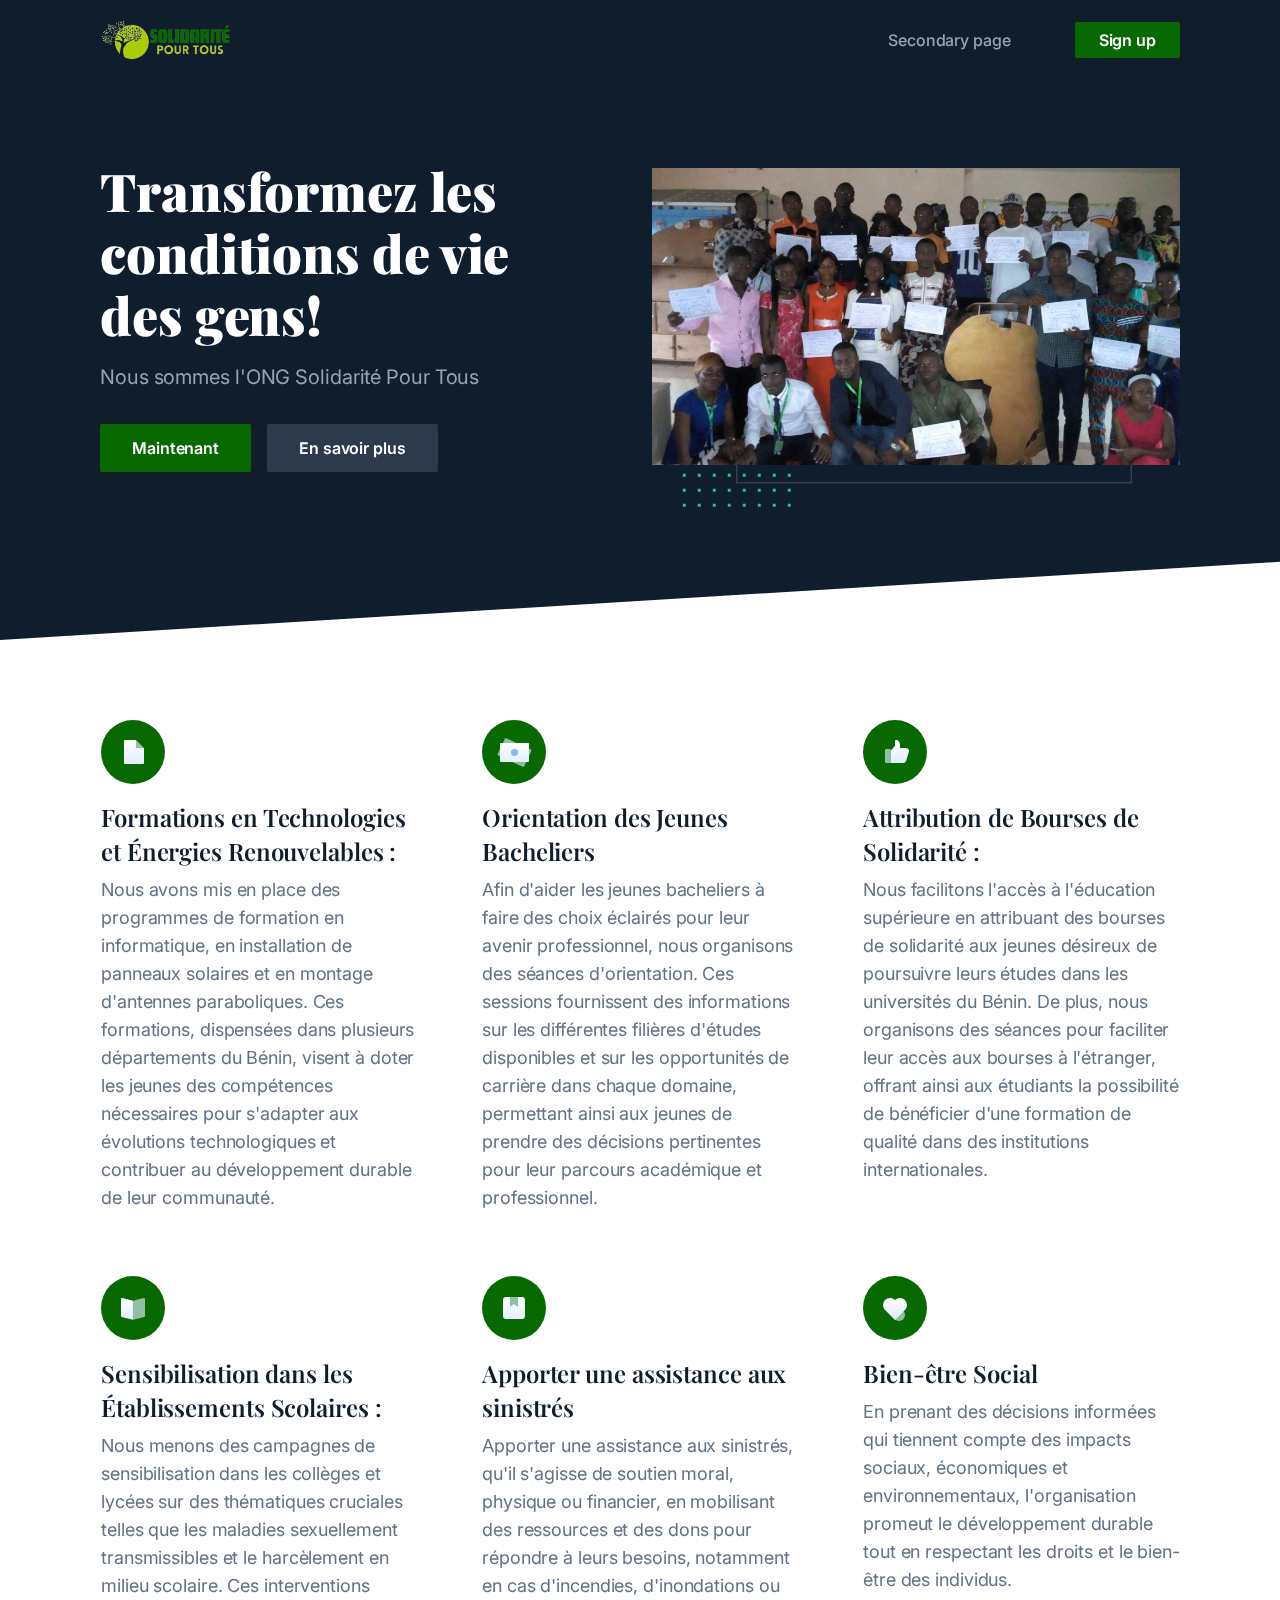
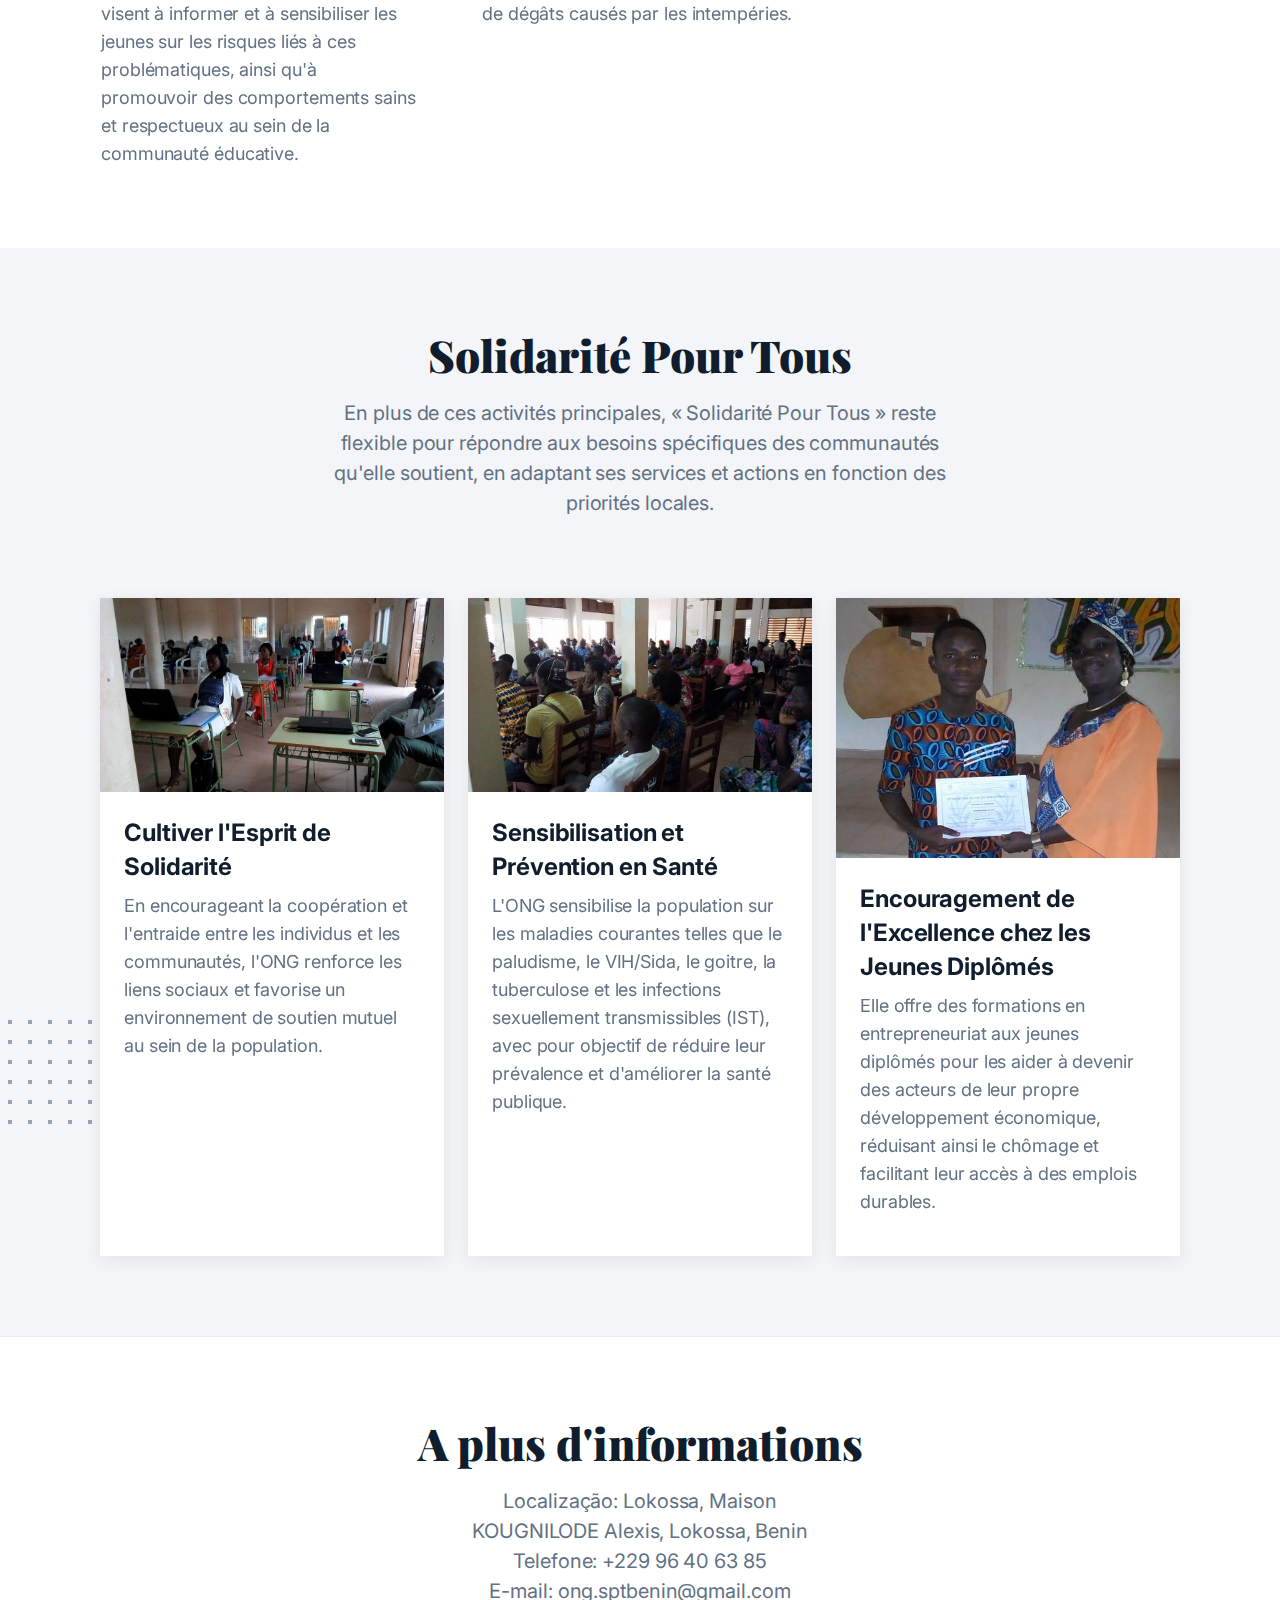
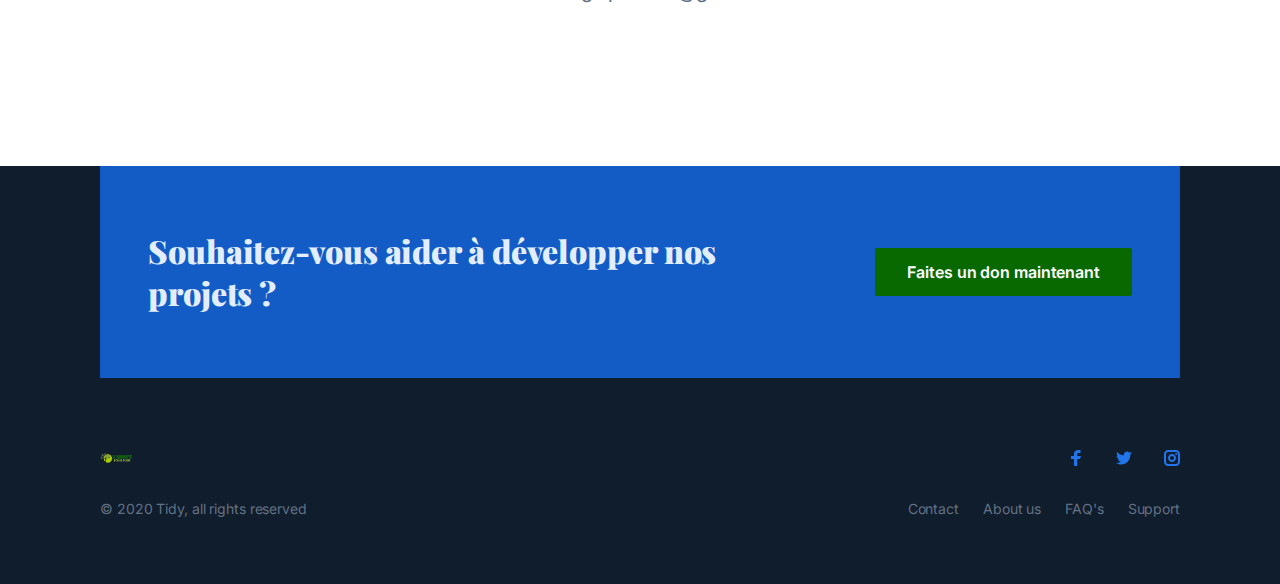
==== commit ca1b3950: "asdas" ====
--- a/api/templates/index.html
+++ b/api/templates/index.html
@@ -1,4 +1,13 @@
-<html lang="en" class="js"><head><meta charset="utf-8"><meta http-equiv="X-UA-Compatible" content="IE=edge"><meta name="viewport" content="width=device-width,initial-scale=1"><title>Tidy Template</title><link rel="stylesheet" href="../static/css/style.css"><style type="text/css" id="operaUserStyle"></style><style type="text/css">:root [href^="//x4pollyxxpush.com/"], :root zeus-ad, :root topadblock, :root span[id^="ezoic-pub-ad-placeholder-"], :root guj-ad, :root gpt-ad, :root div[id^="zergnet-widget"], :root div[id^="vuukle-ad-"], :root div[id^="sticky_ad_"], :root div[id^="rc-widget-"], :root div[id^="gpt_ad_"], :root div[id^="ezoic-pub-ad-"], :root div[id^="div-gpt-"], :root div[id^="dfp-ad-"], :root div[id^="adspot-"], :root div[id^="ads300_250-widget-"], :root div[id^="ads300_100-widget-"], :root div[id^="ads250_250-widget-"], :root div[id^="adrotate_widgets-"], :root div[id^="_vdo_ads_player_ai_"], :root div[id*="ScriptRoot"], :root div[id*="MarketGid"], :root div[data-native_ad], :root div[data-mini-ad-unit], :root div[data-insertion], :root div[data-id-advertdfpconf], :root div[data-google-query-id], :root hl-adsense, :root div[data-contentexchange-widget], :root div[data-content="Advertisement"], :root div[data-alias="300x250 Ad 2"], :root div[data-alias="300x250 Ad 1"], :root div[data-adzone], :root div[data-adunit-path], :root div[data-ad-wrapper], :root div[data-ad-placeholder], :root div[class^="native-ad-"], :root div[data-dfp-id], :root div[class^="kiwi-ad-wrapper"], :root div[class^="Adstyled__AdWrapper-"], :root div[aria-label="Ads"], :root display-ads, :root display-ad-component, :root atf-ad-slot, :root aside[id^="adrotate_widgets-"], :root article.ad, :root ark-top-ad, :root app-advertisement, :root app-ad, :root amp-fx-flying-carpet, :root amp-embed[type="taboola"], :root amp-connatix-player, :root amp-ad-custom, :root amp-ad, :root a[style="width:100%;height:100%;z-index:10000000000000000;position:absolute;top:0;left:0;"], :root a[onmousedown^="this.href='https://paid.outbrain.com/network/redir?"][target="_blank"] + .ob_source, :root a[onmousedown^="this.href='http://paid.outbrain.com/network/redir?"][target="_blank"] + .ob_source, :root a[href^="https://yogacomplyfuel.com/"], :root a[href^="https://www.sugarinstant.com/?partner_id="], :root a[href^="https://www.privateinternetaccess.com/"] > img, :root a[href^="https://www.onlineusershielder.com/"], :root a[href^="https://www.nutaku.net/signup/landing/"], :root a[href^="https://www.nudeidols.com/cams/"], :root a[href^="https://www.mypornstarcams.com/landing/click/"], :root a[href^="https://www.kingsoffetish.com/tour?partner_id="], :root a[href^="https://www.infowarsstore.com/"] > img, :root a[href^="https://www.highcpmrevenuenetwork.com/"], :root a[href^="https://www.googleadservices.com/pagead/aclk?"], :root a[href^="https://www.goldenfrog.com/vyprvpn?offer_id="][href*="&aff_id="], :root a[href^="https://www.get-express-vpn.com/offer/"], :root a[href^="https://www.financeads.net/tc.php?"], :root a[href^="https://www.brazzersnetwork.com/landing/"], :root div[class^="Display_displayAd"], :root a[href^="https://www.sheetmusicplus.com/?aff_id="], :root a[href^="https://www.bang.com/?aff="], :root a[href^="https://www.adxsrve.com/"], :root a[href^="https://wirewar.website/"], :root a[href^="https://visit-website.com/"], :root a[href^="https://twinrdsyn.com/"], :root a[href^="https://twinrdsrv.com/"], :root a[href^="https://tsartech.g2afse.com/"], :root a[href^="https://trk.sportsflix4k.club/"], :root a[href^="https://trk.nfl-online-streams.club/"], :root a[href^="https://traffdaq.com/"], :root a[href^="https://tracking.avapartner.com/"], :root a[href^="https://track.wg-aff.com"], :root a[href^="https://track.ultravpn.com/"], :root a[href^="https://track.totalav.com/"], :root a[href^="https://track.afcpatrk.com/"], :root a[href^="https://track.adform.net/"], :root a[href^="https://torguard.net/aff.php"] > img, :root a[href^="https://thefacux.com/"], :root div[data-adname], :root a[href^="https://thechleads.pro/"], :root a[href^="https://tc.tradetracker.net/"] > img, :root a[href^="https://taghaugh.com/"], :root a[href^="https://t.hrtye.com/"], :root a[href^="https://www.highperformancecpmgate.com/"], :root a[href^="https://t.grtyi.com/"], :root a[href^="https://t.adating.link/"], :root a[href^="https://go.trackitalltheway.com/"], :root [href^="https://track.fiverr.com/visit/"] > img, :root a[href^="https://syndication.exoclick.com/"], :root a[href^="https://syndication.dynsrvtbg.com/"], :root a[href^="https://streamate.com/landing/click/"], :root a[href^="https://ad.doubleclick.net/"], :root a[href^="https://static.fleshlight.com/images/banners/"], :root a[href^="https://slkmis.com/"], :root a[href^="https://sTaRtGAMing.net/tienda/"], :root citrus-ad-wrapper, :root a[onmousedown^="this.href='https://paid.outbrain.com/network/redir?"][target="_blank"], :root a[href^="https://sTaRTgamInG.net/tienda/"], :root [data-adblockkey], :root a[href^="https://sTARtgamIng.net/tienda/"], :root bottomadblock, :root a[href^="https://s.zlinkd.com/"], :root a[href^="https://aweptjmp.com/"], :root a[href^="https://s.zlinkc.com/"], :root a[href^="https://www.mrskin.com/account/"], :root a[href^="https://s.optzsrv.com/"], :root a[data-obtrack^="http://paid.outbrain.com/network/redir?"], :root a[href^="https://reinstandpointdumbest.com/"], :root a[href^="https://go.strpjmp.com/"], :root a[href^="https://refpa4903566.top/"], :root a[href^="https://pubads.g.doubleclick.net/"], :root a[href^="https://prf.hn/click/"][href*="/camref:"] > img, :root a[href^="https://serve.awmdelivery.com/"], :root a[href^="https://prf.hn/click/"][href*="/adref:"] > img, :root a[href^="https://pb-track.com/"], :root a[href^="https://paid.outbrain.com/network/redir?"], :root ps-connatix-module, :root div[id^="ad_position_"], :root a[href^="https://ovb.im/"], :root div[id^="ad-div-"], :root a[href^="https://newbinotracs.com/"], :root a[href^="http://eighteenderived.com/"], :root a[href^="https://natour.naughtyamerica.com/track/"], :root [href^="https://stvkr.com/"], :root a[href^="https://mediaserver.entainpartners.com/renderBanner.do?"], :root a[href^="https://loboclick.com"], :root .nya-slot[style], :root a[href^="https://a.bestcontentweb.top/"], :root a[href^="https://lobimax.com/"], :root a[href^="https://lead1.pl/"], :root a[href^="https://refpa.top/"], :root a[href^="https://landing.brazzersnetwork.com/"], :root a[href^="https://safesurfingtoday.com/"][href*="?skip="], :root a[href^="https://t.acam.link/"], :root a[href^="https://ads.leovegas.com/redirect.aspx?"], :root a[href^="https://land.brazzersnetwork.com/landing/"], :root [data-css-class="dfp-inarticle"], :root .card-captioned.crd > .crd--cnt > .s2nPlayer, :root a[href^="https://go.tmrjmp.com"], :root a[href^="https://startgamIng.Net/tienda/"], :root a[href^="https://l.hyenadata.com/"], :root a[href^="https://yourperfectdating.life/"], :root a[href^="https://join.virtuallust3d.com/"], :root a[href^="https://kiksajex.com/"], :root a[href^="https://juicyads.in/"], :root a[href^="https://mediaserver.gvcaffiliates.com/renderBanner.do?"], :root a[href^="https://join.dreamsexworld.com/"], :root a[href^="https://itubego.com/video-downloader/?affid="], :root a[href^="https://iqbroker.com/"][href*="?aff="], :root a[href^="https://incisivetrk.cvtr.io/click?"], :root a[href^="https://hot-growngames.life/"], :root [data-revive-zoneid], :root a[href^="https://googleads.g.doubleclick.net/pcs/click"], :root a[href^="https://t.ajump1.com/"], :root a[href^="https://clk.wrenchsound.store/"], :root a[href^="https://go.zybrdr.com"], :root [href^="http://join.michelle-austin.com/"], :root [class^="tile-picker__CitrusBannerContainer-sc-"], :root a[href^="https://go.xxxiijmp.com"], :root a[href^="https://go.xtbaffiliates.com/"], :root a[href^="https://thaudray.com/"], :root .OUTBRAIN[data-widget-id^="FMS_REELD_"], :root [data-role="tile-ads-module"], :root a[href^="https://adsrv4k.com/"], :root a[href^="https://go.xlviirdr.com"], :root a[href^="https://ismlks.com/"], :root a[href^="//a.bestcontentfare.top/"], :root [href^="https://www.mypillow.com/"] > img, :root a[href^="https://azpresearch.club/"], :root a[href^="https://go.xlirdr.com"], :root a[href^="https://go.skinstrip.net"][href*="?campaignId="], :root a[href^="https://go.markets.com/visit/?bta="], :root a[href^="https://billing.purevpn.com/aff.php"] > img, :root a[href^="https://go.hpyrdr.com/"], :root a[href^="https://go.goaserv.com/"], :root a[href^="https://go.dmzjmp.com"], :root a[href^="https://go.admjmp.com/"], :root [href^="https://kingered-banctours.com/"], :root a[href^="https://get.surfshark.net/aff_c?"][href*="&aff_id="] > img, :root a-ad, :root a[href^="https://affiliate.rusvpn.com/click.php?"], :root a[href^="https://geniusdexchange.com/"], :root a[href^="https://frameworkdeserve.com/"], :root a[href^="https://flirtandsweets.life/"], :root a[href^="https://www.mrskin.com/tour"], :root a[href^="https://financeads.net/tc.php?"], :root div[data-native-ad], :root a[href^="https://engine.trackingdesks.com/"], :root a[data-redirect^="https://paid.outbrain.com/network/redir?"], :root [href^="https://www.reimageplus.com/"], :root a[href^="https://ak.hauchiwu.com/"], :root a[href^="https://engine.phn.doublepimp.com/"], :root a[href^="https://engine.blueistheneworanges.com/"], :root a[href^="https://dl-protect.net/"], :root [href="//jjgirls.com/sex/ChaturbateCams"], :root a[href^="https://datingoffers30.info/"], :root a[href^="https://ctosrd.com/"], :root a[href^="https://clixtrac.com/"], :root a[href^="https://click.linksynergy.com/fs-bin/"] > img, :root ad-shield-ads, :root a[href^="https://sTartGAMinG.net/tienda/"], :root AD-TRIPLE-BOX, :root a[href^="https://click.hoolig.app/"], :root img[src^="https://images.purevpnaffiliates.com"], :root a[href^="https://porntubemate.com/"], :root a[href^="http://www.gfrevenge.com/landing/"], :root a[href^="https://clickadilla.com/"], :root a[href^="https://click.dtiserv2.com/"], :root a[href^="https://go.xlvirdr.com"], :root a[href^="http://www.iyalc.com/"], :root a[href^="https://claring-loccelkin.com/"], :root a[href^="https://chaturbate.com/in/?track="], :root a[href^="https://chaturbate.com/in/?tour="], :root a[href^="https://cams.imagetwist.com/in/?track="], :root a[href^="https://go.gldrdr.com/"], :root a[href^="https://buqkrzbrucz.com/"], :root a[href^="https://affcpatrk.com/"], :root a[href^="https://bongacams2.com/track?"], :root a[href^="https://www.sheetmusicplus.com/"][href*="?aff_id="], :root a[href^="https://bngpt.com/"], :root a[href^="https://bluedelivery.pro/"], :root a[href^="https://black77854.com/"], :root a[href^="https://bc.game/"], :root a[href^="https://ndt5.net/"], :root a[href^="https://batheunits.com/"], :root a[target="_blank"][onmousedown="this.href^='http://paid.outbrain.com/network/redir?"], :root a[href^="https://banners.livepartners.com/"], :root a[href^="//whulsaux.com/"], :root a[href^="https://m.do.co/c/"] > img, :root [class^="s2nPlayer"], :root a[href^="https://chaturbate.jjgirls.com/?track="], :root a[href^="https://ausoafab.net/"], :root a[href^="https://t.ajrkm1.com/"], :root [href="https://masstortfinancing.com"] img, :root a[href^="https://bongacams10.com/track?"], :root a[href^="https://albionsoftwares.com/"], :root a[href^="https://go.etoro.com/"] > img, :root a[href^="https://convertmb.com/"], :root a[href^="https://spo-play.live/"], :root a[href^="https://join.sexworld3d.com/track/"], :root a[href^="https://intenseaffiliates.com/redirect/"], :root a[href^="https://ads.ad4game.com/"], :root [id^="google_ads_iframe"], :root a[href^="https://syndication.optimizesrv.com/"], :root a[href^="https://affpa.top/"], :root a[href^="https://adnetwrk.com/"], :root a[href^="https://adjoincomprise.com/"], :root [href^="http://misslinkvocation.com/"], :root a[href^="https://adclick.g.doubleclick.net/"], :root a[href^="https://www.bet365.com/"][href*="affiliate="], :root [href^="https://r.kraken.com/"], :root a[href^="https://mmwebhandler.aff-online.com/"], :root a[href^="https://go.nordvpn.net/aff"] > img, :root [href^="http://clicks.totemcash.com/"], :root a[href^="https://misspkl.com/"], :root a[href^="https://ad.zanox.com/ppc/"] > img, :root a[href^="https://ad.kubiccomps.icu/"], :root a[href^="https://ab.advertiserurl.com/aff/"], :root a[href^="https://a2.adform.net/"], :root a[href^="https://iactrivago.ampxdirect.com/"], :root a[href^="https://a.medfoodhome.com/"], :root a[href^="https://adultfriendfinder.com/go/"], :root a[href^="https://a.bestcontentoperation.top/"], :root a[href^="http://static.fleshlight.com/images/banners/"], :root a[href^="https://a.adtng.com/"], :root [data-m-ad-id], :root a[href^="https://sTartgAminG.net/tienda/"], :root a[href^="https://a-ads.com/"], :root a[href^="https://join.virtualtaboo.com/track/"], :root a[href^="https://StarTGAminG.net/tienda/"], :root a[href^="https://STaRTgamINg.net/tienda/"], :root a[href^="http://www.mrskin.com/tour"], :root a[href^="https://agacelebir.com/"], :root a[href^="https://spygasm.com/track?"], :root ins.adsbygoogle, :root a[href^="https://1startfiledownload1.com/"], :root a[href^="https://s.zlinkb.com/"], :root a[href^="http://d2.zedo.com/"], :root a[href^="http://www.friendlyduck.com/AF_"], :root a[href^="http://trk.globwo.online/"], :root a[href^="https://1betandgonow.com/"], :root a[href^="https://prf.hn/click/"][href*="/creativeref:"] > img, :root a[href^="http://www.adultempire.com/unlimited/promo?"][href*="&partner_id="], :root a[href^="http://traffic.tc-clicks.com/"], :root a[href^="http://tour.mrskin.com/"], :root [href^="https://wct.link/"], :root [data-desktop-ad-id], :root a[href^="https://www.purevpn.com/"][href*="&utm_source=aff-"], :root a[href^="http://m.hue2m.com/"], :root a[href^="https://funkydaters.com/"], :root [id^="ad_sky"], :root a[href^="http://https://www.get-express-vpn.com/offer/"], :root div[id^="google_dfp_"], :root a[href^="http://googleads.g.doubleclick.net/pcs/click"], :root [href^="http://go.cm-trk2.com/"], :root a[href^="http://click.payserve.com/"], :root a[href^="https://porngames.adult/?SID="], :root a[href^="https://landing1.brazzersnetwork.com"], :root #slashboxes > .deals-rail, :root [href^="http://globsads.com/"], :root [href^="https://www.brighteonstore.com/products/"] img, :root a[href^="http://bc.vc/?r="], :root a[href^="https://mityneedn.com/"], :root [href^="http://homemoviestube.com/"], :root a[href^="http://ad.doubleclick.net/"], :root a[href^="//zunsoach.com/"], :root a[href^="//s.st1net.com/splash.php"], :root a[href^="//pubads.g.doubleclick.net/"], :root a[href^="https://femglobal.app/"], :root a[href^="//go.eabids.com/"], :root [id^="div-gpt-ad"], :root .ob_container .item-container-obpd, :root div[id^="yandex_ad"], :root a[href^="https://pb-imc.com/"], :root a[href^="http://deskfrontfreely.com/"], :root a[data-url^="http://paid.outbrain.com/network/redir?"] + .author, :root [href^="https://join.playboyplus.com/track/"], :root a[href^="//ardslediana.com/"], :root [data-d-ad-id], :root a[href*=".engine.adglare.net/"], :root #kt_player > a[target="_blank"], :root a[href*=".cfm?fp="][href*="&maxads="], :root [data-ad-width], :root [href^="https://cpa.10kfreesilver.com/"], :root a[href^="https://a.bestcontentfood.top/"], :root a[href^="http://wct.link/"], :root [href^="https://goldforyourfuture.com/clk.trk"] img, :root [onclick^="location.href='http://www.reimageplus.com"], :root [id^="section-ad-banner"], :root a[href^="https://t.aslnk.link/"], :root a[href^="https://click.candyoffers.com/"], :root [href^="https://zstacklife.com/"] img, :root a[href^="https://go.julrdr.com/"], :root .trc_rbox_div .syndicatedItemUB, :root [href^="https://zone.gotrackier.com/"], :root a[href^="https://fourwhenstatistics.com/"], :root [href^="https://detachedbates.com/"], :root [href^="https://www.targetingpartner.com/"], :root .section-subheader > .section-hotel-prices-header, :root [href^="https://go.affiliatexe.com/"], :root [href^="https://www.hostg.xyz/"] > img, :root a[href^="http://adultfriendfinder.com/go/"], :root a[href^="https://maymooth-stopic.com/"], :root [href^="https://www.herbanomic.com/"] > img, :root div[id^="ad-position-"], :root a[href^="http://affiliate.glbtracker.com/"], :root a[href^="https://leg.xyz/?track="], :root div[id^="crt-"][style], :root a[href^="http://adultgames.xxx/"], :root a[href^="https://bngprm.com/"], :root [href^="https://shiftnetwork.infusionsoft.com/go/"] > img, :root a[href^="https://trk.softonixs.xyz/"], :root [href^="https://www.mypatriotsupply.com/"] > img, :root a[onmousedown^="this.href='http://paid.outbrain.com/network/redir?"][target="_blank"], :root [href^="https://secure.bmtmicro.com/servlets/"], :root [href="https://ourgoldguy.com/contact/"] img, :root a[href^="https://brightadnetwork.com/"], :root a[href^="http://www.onwebcam.com/random?t_link="], :root [href^="https://www.avantlink.com/click.php"] img, :root a[href^="https://losingoldfry.com/"], :root [data-wpas-zoneid], :root .scroll-fixable.rail-right > .deals-rail, :root [href^="https://routewebtk.com/"], :root a[href^="https://oackoubs.com/"], :root a[href^="https://ak.psaltauw.net/"], :root a[href^="https://go.cmtaffiliates.com/"], :root [data-name="adaptiveConstructorAd"], :root [href^="https://optimizedelite.com/"] > img, :root a[href^="https://awptjmp.com/"], :root a[href^="https://go.goasrv.com/"], :root [href^="http://mypillow.com/"] > img, :root a[href^="http://bongacams.com/track?"], :root a[href^="https://fleshlight.sjv.io/"], :root [data-ad-manager-id], :root a[href^="https://promo-bc.com/"], :root a[href^="https://clicks.pipaffiliates.com/"], :root [href^="https://noqreport.com/"] > img, :root [href^="https://mylead.global/stl/"] > img, :root [href^="https://mypatriotsupply.com/"] > img, :root [data-freestar-ad], :root a[href^="https://fc.lc/ref/"], :root .vid-present > .van_vid_carousel__padding, :root span[data-ez-ph-id], :root [href^="https://track.aftrk1.com/"], :root div[id^="adngin-"], :root [data-rc-widget], :root a[href^="https://go.xxxijmp.com"], :root [href^="https://istlnkcl.com/"], :root a[href^="https://staRTgaming.net/tienda/"], :root a[href^="https://STaRtgAmInG.net/tienda/"], :root [href^="https://ilovemyfreedoms.com/landing-"], :root [href^="https://go.xlrdr.com"], :root [href^="https://go.4rabettraff.com/"], :root a[href^="https://tm-offers.gamingadult.com/"], :root [href^="https://charmingdatings.life/"], :root [href^="https://glersakr.com/"], :root a[href^="https://italarizege.xyz/"], :root a[href^="https://wittered-mainging.com/"], :root [href^="https://engine.gettopple.com/"], :root [data-id^="div-gpt-ad"], :root a[href^="https://tracker.loropartners.com/"], :root [href^="https://awbbjmp.com/"], :root a[href^="https://k2s.cc/pr/"], :root [href^="https://affect3dnetwork.com/track/"], :root a[href^="https://camfapr.com/landing/click/"], :root [href="//sexcams.plus/"], :root a[href^="https://go.currency.com/"], :root div[id^="advads_ad_"], :root .resultsList > div > div > div > div[data-resultid$="-sponsored"], :root [href^="http://www.mypillow.com/"] > img, :root a[href^="https://adserver.adreactor.com/"], :root [href^="http://join.shemalesfromhell.com/"], :root a[href^="https://ads.betfair.com/redirect.aspx?"], :root [href^="http://www.fleshlightgirls.com/"], :root [href^="http://join.trannies-fuck.com/"], :root .trc_rbox .syndicatedItem, :root a[href^="http://cam4com.go2cloud.org/aff_c?"], :root a[href^="https://cpmspace.com/"], :root [href^="https://freecourseweb.com/"] > .sitefriend, :root a[href^="https://ads.planetwin365affiliate.com/redirect.aspx?"], :root [href^="http://join.rodneymoore.com/"], :root [href^="https://shrugartisticelder.com"], :root a[href^="https://staRTgamIng.net/tienda/"], :root div[id^="lazyad-"], :root a[href^="http://com-1.pro/"], :root [name^="google_ads_iframe"], :root a[href^="http://bodelen.com/"], :root [href="https://www.masstortfinancing.com/"] > img, :root a[href^="https://www.geekbuying.com/dynamic-ads/"], :root a[href^="https://lnkxt.bannerator.com/"], :root [href="https://jdrucker.com/gold"] > img, :root [href^="https://v.investologic.co.uk/"], :root [href^="https://cipledecline.buzz/"], :root a[href^="https://go.xxxjmp.com"], :root #leader-companion > a[href], :root a[href^="https://jaxofuna.com/"], :root div[recirculation-ad-container], :root [href^="https://traffserve.com/"], :root [id^="ad_slider"], :root [data-adbridg-ad-class], :root a[href^="http://www.adultdvdempire.com/?partner_id="][href*="&utm_"], :root [href^="http://join.shemale.xxx/"], :root div[id^="div-ads-"], :root [href^="https://rapidgator.net/article/premium/ref/"], :root [href^="https://join3.bannedsextapes.com"], :root div[data-spotim-slot], :root [href^="https://antiagingbed.com/discount/"] > img, :root a[href^="https://go.247traffic.com/"], :root [href^="https://join.girlsoutwest.com/"], :root [href^="http://trafficare.net/"], :root [data-type="ad-vertical"], :root a[href^="https://u.expresstech.io/"], :root [href^="https://mypillow.com/"] > img, :root [href^="https://ad.admitad.com/"], :root [data-testid="ad_testID"], :root [href^="https://goldcometals.com/clk.trk"], :root a[href^="https://bodelen.com/"], :root [data-ad-name], :root a[href*=".g2afse.com/"], :root a[href^="https://go.hpyjmp.com"], :root a[href^="https://tour.mrskin.com/"], :root a[href^="https://fastestvpn.com/lifetime-special-deal?a_aid="], :root [href^="https://mystore.com/"] > img, :root [data-mobile-ad-id], :root [data-ez-name], :root a[data-widget-outbrain-redirect^="http://paid.outbrain.com/network/redir?"], :root [data-dynamic-ads], :root a[href^="http://go.xtbaffiliates.com/"], :root a[href^="https://consali.com/"], :root .grid > .container > #aside-promotion, :root DFP-AD, :root [onclick*="content.ad/"], :root AMP-AD, :root a[href^="https://sTartGAMiNG.net/tienda/"], :root [data-ad-cls], :root [id^="ad-wrap-"], :root div[id^="taboola-stream-"], :root [href^="https://go.astutelinks.com/"], :root a[href^="http://tc.tradetracker.net/"] > img, :root a[href^="http://affiliates.thrixxx.com/"], :root a[href^="https://www.adultempire.com/"][href*="?partner_id="], :root [data-template-type="nativead"], :root [class^="amp-ad-"], :root [href^="https://affiliate.fastcomet.com/"] > img, :root [class^="adDisplay-module"], :root AD-SLOT, :root .ob_dual_right > .ob_ads_header ~ .odb_div, :root a[href^="https://www.liquidfire.mobi/"], :root [href^="https://click2cvs.com/"], :root .trc_related_container div[data-item-syndicated="true"], :root [href^="http://join.shemalepornstar.com/"], :root a[href^="https://go.xlviiirdr.com"], :root .trc_rbox_div .syndicatedItem, :root .plistaList > .itemLinkPET, :root [href^="https://gmxvmvptfm.com/"], :root div[data-adunit], :root app-large-ad, :root [href^="https://turtlebids.irauctions.com/"] img, :root a[href^="https://www.adskeeper.com"], :root [href^="https://totlnkcl.com/"], :root [data-ad-module], :root a[data-oburl^="https://paid.outbrain.com/network/redir?"], :root div[data-ad-targeting], :root a[href^="https://hotplaystime.life/"], :root a[href^="http://www.h4trck.com/"], :root [href^="https://trackfin.asia/"], :root .plistaList > .plista_widget_underArticle_item[data-type="pet"], :root a[href^="https://bs.serving-sys.com"], :root [href^="http://residenceseeingstanding.com/"], :root div[id^="pa_sticky_ad_box_middle_"], :root a[href^="http://www.onclickmega.com/jump/next.php?"], :root .trc_rbox_border_elm .syndicatedItem, :root a[href*="//lkstrck2.com/"], :root [class^="div-gpt-ad"], :root a[href^="https://ggbetpromo.com/"], :root a[href^="http://partners.etoro.com/"], :root [data-advadstrackid], :root a[href^="https://refpazkjixes.top/"], :root #mgb-container > #mgb, :root [href^="https://www.cloudways.com/en/?id"], :root [href^="https://safer-redirection.com"], :root a[href^="https://startgAming.net/tienda/"], :root a[href^="https://tweakostensibleinstaller.com/"], :root a[href^="https://go.xlivrdr.com"], :root a[href^="https://cam4com.go2cloud.org/"], :root a[href^="http://li.blogtrottr.com/click?"], :root [href^="//mage98rquewz.com/"], :root a[href^="https://webroutetrk.com/"], :root a[href^="https://mercurybest.com/"], :root [href^="https://www.restoro.com/"], :root div[id^="optidigital-adslot"], :root .resultsList > div > div > div > div.G-5c[role="tab"][tabindex="0"] > .yuAt-pres-rounded { display: none !important; }</style></head><body class="has-animations is-loaded"><div class="body-wrap"><header class="site-header invert-color"><div class="container"><div class="site-header-inner"><div class="brand"><h1 class="m-0"><a href="index.html"><img src="../static/logo.png" alt="Tidy" width="130" height="32"></a></h1></div><button id="header-nav-toggle" class="header-nav-toggle" aria-controls="primary-menu" aria-expanded="false"><span class="screen-reader">Menu</span> <span class="hamburger"><span class="hamburger-inner"></span></span></button><nav id="header-nav" class="header-nav" style=""><div class="header-nav-inner"><ul class="list-reset text-xs header-nav-right"><li><a href="additional.html">Secondary page</a></li></ul><ul class="list-reset header-nav-right"><li><a class="button button-primary button-wide-mobile button-wide-mobile button-sm" href="signup.html" style="background-color: #086900">Sign up</a></li></ul></div></nav></div></div></header><main class="site-content"><section class="hero section has-bg-color invert-color"><div class="container"><div class="hero-inner section-inner"><div class="split-wrap"><div class="split-item"><div class="hero-content split-item-content center-content-mobile reveal-from-top is-revealed"><h1 class="mt-0 mb-16">Transformez les conditions de vie des gens!</h1><p class="mt-0 mb-32">Nous sommes l'ONG Solidarité Pour Tous
+<html lang="en" class="js"><head><meta charset="utf-8"><meta http-equiv="X-UA-Compatible" content="IE=edge"><meta name="viewport" content="width=device-width,initial-scale=1"><title>Tidy Template</title><link rel="stylesheet" href="../static/css/style.css"><style type="text/css" id="operaUserStyle">
+  video {
+    filter: -opera-shader(url([data-uri]) -opera-args(0.50 calc(env(-opera-gx-accent-color-r)/255) calc(env(-opera-gx-accent-color-g)/255) calc(env(-opera-gx-accent-color-b)/255)));
+  }
+</style><style type="text/css">:root [href^="//x4pollyxxpush.com/"], :root zeus-ad, :root topadblock, :root span[id^="ezoic-pub-ad-placeholder-"], :root guj-ad, :root gpt-ad, :root div[id^="zergnet-widget"], :root div[id^="vuukle-ad-"], :root div[id^="sticky_ad_"], :root div[id^="rc-widget-"], :root div[id^="gpt_ad_"], :root div[id^="ezoic-pub-ad-"], :root div[id^="div-gpt-"], :root div[id^="dfp-ad-"], :root div[id^="adspot-"], :root div[id^="ads300_250-widget-"], :root div[id^="ads300_100-widget-"], :root div[id^="ads250_250-widget-"], :root div[id^="adrotate_widgets-"], :root div[id^="_vdo_ads_player_ai_"], :root div[id*="ScriptRoot"], :root div[id*="MarketGid"], :root div[data-native_ad], :root div[data-mini-ad-unit], :root div[data-insertion], :root div[data-id-advertdfpconf], :root div[data-google-query-id], :root hl-adsense, :root div[data-contentexchange-widget], :root div[data-content="Advertisement"], :root div[data-alias="300x250 Ad 2"], :root div[data-alias="300x250 Ad 1"], :root div[data-adzone], :root div[data-adunit-path], :root div[data-ad-wrapper], :root div[data-ad-placeholder], :root div[class^="native-ad-"], :root div[data-dfp-id], :root div[class^="kiwi-ad-wrapper"], :root div[class^="Adstyled__AdWrapper-"], :root div[aria-label="Ads"], :root display-ads, :root display-ad-component, :root atf-ad-slot, :root aside[id^="adrotate_widgets-"], :root article.ad, :root ark-top-ad, :root app-advertisement, :root app-ad, :root amp-fx-flying-carpet, :root amp-embed[type="taboola"], :root amp-connatix-player, :root amp-ad-custom, :root amp-ad, :root a[style="width:100%;height:100%;z-index:10000000000000000;position:absolute;top:0;left:0;"], :root a[onmousedown^="this.href='https://paid.outbrain.com/network/redir?"][target="_blank"] + .ob_source, :root a[onmousedown^="this.href='http://paid.outbrain.com/network/redir?"][target="_blank"] + .ob_source, :root a[href^="https://yogacomplyfuel.com/"], :root a[href^="https://www.sugarinstant.com/?partner_id="], :root a[href^="https://www.privateinternetaccess.com/"] > img, :root a[href^="https://www.onlineusershielder.com/"], :root a[href^="https://www.nutaku.net/signup/landing/"], :root a[href^="https://www.nudeidols.com/cams/"], :root a[href^="https://www.mypornstarcams.com/landing/click/"], :root a[href^="https://www.kingsoffetish.com/tour?partner_id="], :root a[href^="https://www.infowarsstore.com/"] > img, :root a[href^="https://www.highcpmrevenuenetwork.com/"], :root a[href^="https://www.googleadservices.com/pagead/aclk?"], :root a[href^="https://www.goldenfrog.com/vyprvpn?offer_id="][href*="&aff_id="], :root a[href^="https://www.get-express-vpn.com/offer/"], :root a[href^="https://www.financeads.net/tc.php?"], :root a[href^="https://www.brazzersnetwork.com/landing/"], :root div[class^="Display_displayAd"], :root a[href^="https://www.sheetmusicplus.com/?aff_id="], :root a[href^="https://www.bang.com/?aff="], :root a[href^="https://www.adxsrve.com/"], :root a[href^="https://wirewar.website/"], :root a[href^="https://visit-website.com/"], :root a[href^="https://twinrdsyn.com/"], :root a[href^="https://twinrdsrv.com/"], :root a[href^="https://tsartech.g2afse.com/"], :root a[href^="https://trk.sportsflix4k.club/"], :root a[href^="https://trk.nfl-online-streams.club/"], :root a[href^="https://traffdaq.com/"], :root a[href^="https://tracking.avapartner.com/"], :root a[href^="https://track.wg-aff.com"], :root a[href^="https://track.ultravpn.com/"], :root a[href^="https://track.totalav.com/"], :root a[href^="https://track.afcpatrk.com/"], :root a[href^="https://track.adform.net/"], :root a[href^="https://torguard.net/aff.php"] > img, :root a[href^="https://thefacux.com/"], :root div[data-adname], :root a[href^="https://thechleads.pro/"], :root a[href^="https://tc.tradetracker.net/"] > img, :root a[href^="https://taghaugh.com/"], :root a[href^="https://t.hrtye.com/"], :root a[href^="https://www.highperformancecpmgate.com/"], :root a[href^="https://t.grtyi.com/"], :root a[href^="https://t.adating.link/"], :root a[href^="https://go.trackitalltheway.com/"], :root [href^="https://track.fiverr.com/visit/"] > img, :root a[href^="https://syndication.exoclick.com/"], :root a[href^="https://syndication.dynsrvtbg.com/"], :root a[href^="https://streamate.com/landing/click/"], :root a[href^="https://ad.doubleclick.net/"], :root a[href^="https://static.fleshlight.com/images/banners/"], :root a[href^="https://slkmis.com/"], :root a[href^="https://sTaRtGAMing.net/tienda/"], :root citrus-ad-wrapper, :root a[onmousedown^="this.href='https://paid.outbrain.com/network/redir?"][target="_blank"], :root a[href^="https://sTaRTgamInG.net/tienda/"], :root [data-adblockkey], :root a[href^="https://sTARtgamIng.net/tienda/"], :root bottomadblock, :root a[href^="https://s.zlinkd.com/"], :root a[href^="https://aweptjmp.com/"], :root a[href^="https://s.zlinkc.com/"], :root a[href^="https://www.mrskin.com/account/"], :root a[href^="https://s.optzsrv.com/"], :root a[data-obtrack^="http://paid.outbrain.com/network/redir?"], :root a[href^="https://reinstandpointdumbest.com/"], :root a[href^="https://go.strpjmp.com/"], :root a[href^="https://refpa4903566.top/"], :root a[href^="https://pubads.g.doubleclick.net/"], :root a[href^="https://prf.hn/click/"][href*="/camref:"] > img, :root a[href^="https://serve.awmdelivery.com/"], :root a[href^="https://prf.hn/click/"][href*="/adref:"] > img, :root a[href^="https://pb-track.com/"], :root a[href^="https://paid.outbrain.com/network/redir?"], :root ps-connatix-module, :root div[id^="ad_position_"], :root a[href^="https://ovb.im/"], :root div[id^="ad-div-"], :root a[href^="https://newbinotracs.com/"], :root a[href^="http://eighteenderived.com/"], :root a[href^="https://natour.naughtyamerica.com/track/"], :root [href^="https://stvkr.com/"], :root a[href^="https://mediaserver.entainpartners.com/renderBanner.do?"], :root a[href^="https://loboclick.com"], :root .nya-slot[style], :root a[href^="https://a.bestcontentweb.top/"], :root a[href^="https://lobimax.com/"], :root a[href^="https://lead1.pl/"], :root a[href^="https://refpa.top/"], :root a[href^="https://landing.brazzersnetwork.com/"], :root a[href^="https://safesurfingtoday.com/"][href*="?skip="], :root a[href^="https://t.acam.link/"], :root a[href^="https://ads.leovegas.com/redirect.aspx?"], :root a[href^="https://land.brazzersnetwork.com/landing/"], :root [data-css-class="dfp-inarticle"], :root .card-captioned.crd > .crd--cnt > .s2nPlayer, :root a[href^="https://go.tmrjmp.com"], :root a[href^="https://startgamIng.Net/tienda/"], :root a[href^="https://l.hyenadata.com/"], :root a[href^="https://yourperfectdating.life/"], :root a[href^="https://join.virtuallust3d.com/"], :root a[href^="https://kiksajex.com/"], :root a[href^="https://juicyads.in/"], :root a[href^="https://mediaserver.gvcaffiliates.com/renderBanner.do?"], :root a[href^="https://join.dreamsexworld.com/"], :root a[href^="https://itubego.com/video-downloader/?affid="], :root a[href^="https://iqbroker.com/"][href*="?aff="], :root a[href^="https://incisivetrk.cvtr.io/click?"], :root a[href^="https://hot-growngames.life/"], :root [data-revive-zoneid], :root a[href^="https://googleads.g.doubleclick.net/pcs/click"], :root a[href^="https://t.ajump1.com/"], :root a[href^="https://clk.wrenchsound.store/"], :root a[href^="https://go.zybrdr.com"], :root [href^="http://join.michelle-austin.com/"], :root [class^="tile-picker__CitrusBannerContainer-sc-"], :root a[href^="https://go.xxxiijmp.com"], :root a[href^="https://go.xtbaffiliates.com/"], :root a[href^="https://thaudray.com/"], :root .OUTBRAIN[data-widget-id^="FMS_REELD_"], :root [data-role="tile-ads-module"], :root a[href^="https://adsrv4k.com/"], :root a[href^="https://go.xlviirdr.com"], :root a[href^="https://ismlks.com/"], :root a[href^="//a.bestcontentfare.top/"], :root [href^="https://www.mypillow.com/"] > img, :root a[href^="https://azpresearch.club/"], :root a[href^="https://go.xlirdr.com"], :root a[href^="https://go.skinstrip.net"][href*="?campaignId="], :root a[href^="https://go.markets.com/visit/?bta="], :root a[href^="https://billing.purevpn.com/aff.php"] > img, :root a[href^="https://go.hpyrdr.com/"], :root a[href^="https://go.goaserv.com/"], :root a[href^="https://go.dmzjmp.com"], :root a[href^="https://go.admjmp.com/"], :root [href^="https://kingered-banctours.com/"], :root a[href^="https://get.surfshark.net/aff_c?"][href*="&aff_id="] > img, :root a-ad, :root a[href^="https://affiliate.rusvpn.com/click.php?"], :root a[href^="https://geniusdexchange.com/"], :root a[href^="https://frameworkdeserve.com/"], :root a[href^="https://flirtandsweets.life/"], :root a[href^="https://www.mrskin.com/tour"], :root a[href^="https://financeads.net/tc.php?"], :root div[data-native-ad], :root a[href^="https://engine.trackingdesks.com/"], :root a[data-redirect^="https://paid.outbrain.com/network/redir?"], :root [href^="https://www.reimageplus.com/"], :root a[href^="https://ak.hauchiwu.com/"], :root a[href^="https://engine.phn.doublepimp.com/"], :root a[href^="https://engine.blueistheneworanges.com/"], :root a[href^="https://dl-protect.net/"], :root [href="//jjgirls.com/sex/ChaturbateCams"], :root a[href^="https://datingoffers30.info/"], :root a[href^="https://ctosrd.com/"], :root a[href^="https://clixtrac.com/"], :root a[href^="https://click.linksynergy.com/fs-bin/"] > img, :root ad-shield-ads, :root a[href^="https://sTartGAMinG.net/tienda/"], :root AD-TRIPLE-BOX, :root a[href^="https://click.hoolig.app/"], :root img[src^="https://images.purevpnaffiliates.com"], :root a[href^="https://porntubemate.com/"], :root a[href^="http://www.gfrevenge.com/landing/"], :root a[href^="https://clickadilla.com/"], :root a[href^="https://click.dtiserv2.com/"], :root a[href^="https://go.xlvirdr.com"], :root a[href^="http://www.iyalc.com/"], :root a[href^="https://claring-loccelkin.com/"], :root a[href^="https://chaturbate.com/in/?track="], :root a[href^="https://chaturbate.com/in/?tour="], :root a[href^="https://cams.imagetwist.com/in/?track="], :root a[href^="https://go.gldrdr.com/"], :root a[href^="https://buqkrzbrucz.com/"], :root a[href^="https://affcpatrk.com/"], :root a[href^="https://bongacams2.com/track?"], :root a[href^="https://www.sheetmusicplus.com/"][href*="?aff_id="], :root a[href^="https://bngpt.com/"], :root a[href^="https://bluedelivery.pro/"], :root a[href^="https://black77854.com/"], :root a[href^="https://bc.game/"], :root a[href^="https://ndt5.net/"], :root a[href^="https://batheunits.com/"], :root a[target="_blank"][onmousedown="this.href^='http://paid.outbrain.com/network/redir?"], :root a[href^="https://banners.livepartners.com/"], :root a[href^="//whulsaux.com/"], :root a[href^="https://m.do.co/c/"] > img, :root [class^="s2nPlayer"], :root a[href^="https://chaturbate.jjgirls.com/?track="], :root a[href^="https://ausoafab.net/"], :root a[href^="https://t.ajrkm1.com/"], :root [href="https://masstortfinancing.com"] img, :root a[href^="https://bongacams10.com/track?"], :root a[href^="https://albionsoftwares.com/"], :root a[href^="https://go.etoro.com/"] > img, :root a[href^="https://convertmb.com/"], :root a[href^="https://spo-play.live/"], :root a[href^="https://join.sexworld3d.com/track/"], :root a[href^="https://intenseaffiliates.com/redirect/"], :root a[href^="https://ads.ad4game.com/"], :root [id^="google_ads_iframe"], :root a[href^="https://syndication.optimizesrv.com/"], :root a[href^="https://affpa.top/"], :root a[href^="https://adnetwrk.com/"], :root a[href^="https://adjoincomprise.com/"], :root [href^="http://misslinkvocation.com/"], :root a[href^="https://adclick.g.doubleclick.net/"], :root a[href^="https://www.bet365.com/"][href*="affiliate="], :root [href^="https://r.kraken.com/"], :root a[href^="https://mmwebhandler.aff-online.com/"], :root a[href^="https://go.nordvpn.net/aff"] > img, :root [href^="http://clicks.totemcash.com/"], :root a[href^="https://misspkl.com/"], :root a[href^="https://ad.zanox.com/ppc/"] > img, :root a[href^="https://ad.kubiccomps.icu/"], :root a[href^="https://ab.advertiserurl.com/aff/"], :root a[href^="https://a2.adform.net/"], :root a[href^="https://iactrivago.ampxdirect.com/"], :root a[href^="https://a.medfoodhome.com/"], :root a[href^="https://adultfriendfinder.com/go/"], :root a[href^="https://a.bestcontentoperation.top/"], :root a[href^="http://static.fleshlight.com/images/banners/"], :root a[href^="https://a.adtng.com/"], :root [data-m-ad-id], :root a[href^="https://sTartgAminG.net/tienda/"], :root a[href^="https://a-ads.com/"], :root a[href^="https://join.virtualtaboo.com/track/"], :root a[href^="https://StarTGAminG.net/tienda/"], :root a[href^="https://STaRTgamINg.net/tienda/"], :root a[href^="http://www.mrskin.com/tour"], :root a[href^="https://agacelebir.com/"], :root a[href^="https://spygasm.com/track?"], :root ins.adsbygoogle, :root a[href^="https://1startfiledownload1.com/"], :root a[href^="https://s.zlinkb.com/"], :root a[href^="http://d2.zedo.com/"], :root a[href^="http://www.friendlyduck.com/AF_"], :root a[href^="http://trk.globwo.online/"], :root a[href^="https://1betandgonow.com/"], :root a[href^="https://prf.hn/click/"][href*="/creativeref:"] > img, :root a[href^="http://www.adultempire.com/unlimited/promo?"][href*="&partner_id="], :root a[href^="http://traffic.tc-clicks.com/"], :root a[href^="http://tour.mrskin.com/"], :root [href^="https://wct.link/"], :root [data-desktop-ad-id], :root a[href^="https://www.purevpn.com/"][href*="&utm_source=aff-"], :root a[href^="http://m.hue2m.com/"], :root a[href^="https://funkydaters.com/"], :root [id^="ad_sky"], :root a[href^="http://https://www.get-express-vpn.com/offer/"], :root div[id^="google_dfp_"], :root a[href^="http://googleads.g.doubleclick.net/pcs/click"], :root [href^="http://go.cm-trk2.com/"], :root a[href^="http://click.payserve.com/"], :root a[href^="https://porngames.adult/?SID="], :root a[href^="https://landing1.brazzersnetwork.com"], :root #slashboxes > .deals-rail, :root [href^="http://globsads.com/"], :root [href^="https://www.brighteonstore.com/products/"] img, :root a[href^="http://bc.vc/?r="], :root a[href^="https://mityneedn.com/"], :root [href^="http://homemoviestube.com/"], :root a[href^="http://ad.doubleclick.net/"], :root a[href^="//zunsoach.com/"], :root a[href^="//s.st1net.com/splash.php"], :root a[href^="//pubads.g.doubleclick.net/"], :root a[href^="https://femglobal.app/"], :root a[href^="//go.eabids.com/"], :root [id^="div-gpt-ad"], :root .ob_container .item-container-obpd, :root div[id^="yandex_ad"], :root a[href^="https://pb-imc.com/"], :root a[href^="http://deskfrontfreely.com/"], :root a[data-url^="http://paid.outbrain.com/network/redir?"] + .author, :root [href^="https://join.playboyplus.com/track/"], :root a[href^="//ardslediana.com/"], :root [data-d-ad-id], :root a[href*=".engine.adglare.net/"], :root #kt_player > a[target="_blank"], :root a[href*=".cfm?fp="][href*="&maxads="], :root [data-ad-width], :root [href^="https://cpa.10kfreesilver.com/"], :root a[href^="https://a.bestcontentfood.top/"], :root a[href^="http://wct.link/"], :root [href^="https://goldforyourfuture.com/clk.trk"] img, :root [onclick^="location.href='http://www.reimageplus.com"], :root [id^="section-ad-banner"], :root a[href^="https://t.aslnk.link/"], :root a[href^="https://click.candyoffers.com/"], :root [href^="https://zstacklife.com/"] img, :root a[href^="https://go.julrdr.com/"], :root .trc_rbox_div .syndicatedItemUB, :root [href^="https://zone.gotrackier.com/"], :root a[href^="https://fourwhenstatistics.com/"], :root [href^="https://detachedbates.com/"], :root [href^="https://www.targetingpartner.com/"], :root .section-subheader > .section-hotel-prices-header, :root [href^="https://go.affiliatexe.com/"], :root [href^="https://www.hostg.xyz/"] > img, :root a[href^="http://adultfriendfinder.com/go/"], :root a[href^="https://maymooth-stopic.com/"], :root [href^="https://www.herbanomic.com/"] > img, :root div[id^="ad-position-"], :root a[href^="http://affiliate.glbtracker.com/"], :root a[href^="https://leg.xyz/?track="], :root div[id^="crt-"][style], :root a[href^="http://adultgames.xxx/"], :root a[href^="https://bngprm.com/"], :root [href^="https://shiftnetwork.infusionsoft.com/go/"] > img, :root a[href^="https://trk.softonixs.xyz/"], :root [href^="https://www.mypatriotsupply.com/"] > img, :root a[onmousedown^="this.href='http://paid.outbrain.com/network/redir?"][target="_blank"], :root [href^="https://secure.bmtmicro.com/servlets/"], :root [href="https://ourgoldguy.com/contact/"] img, :root a[href^="https://brightadnetwork.com/"], :root a[href^="http://www.onwebcam.com/random?t_link="], :root [href^="https://www.avantlink.com/click.php"] img, :root a[href^="https://losingoldfry.com/"], :root [data-wpas-zoneid], :root .scroll-fixable.rail-right > .deals-rail, :root [href^="https://routewebtk.com/"], :root a[href^="https://oackoubs.com/"], :root a[href^="https://ak.psaltauw.net/"], :root a[href^="https://go.cmtaffiliates.com/"], :root [data-name="adaptiveConstructorAd"], :root [href^="https://optimizedelite.com/"] > img, :root a[href^="https://awptjmp.com/"], :root a[href^="https://go.goasrv.com/"], :root [href^="http://mypillow.com/"] > img, :root a[href^="http://bongacams.com/track?"], :root a[href^="https://fleshlight.sjv.io/"], :root [data-ad-manager-id], :root a[href^="https://promo-bc.com/"], :root a[href^="https://clicks.pipaffiliates.com/"], :root [href^="https://noqreport.com/"] > img, :root [href^="https://mylead.global/stl/"] > img, :root [href^="https://mypatriotsupply.com/"] > img, :root [data-freestar-ad], :root a[href^="https://fc.lc/ref/"], :root .vid-present > .van_vid_carousel__padding, :root span[data-ez-ph-id], :root [href^="https://track.aftrk1.com/"], :root div[id^="adngin-"], :root [data-rc-widget], :root a[href^="https://go.xxxijmp.com"], :root [href^="https://istlnkcl.com/"], :root a[href^="https://staRTgaming.net/tienda/"], :root a[href^="https://STaRtgAmInG.net/tienda/"], :root [href^="https://ilovemyfreedoms.com/landing-"], :root [href^="https://go.xlrdr.com"], :root [href^="https://go.4rabettraff.com/"], :root a[href^="https://tm-offers.gamingadult.com/"], :root [href^="https://charmingdatings.life/"], :root [href^="https://glersakr.com/"], :root a[href^="https://italarizege.xyz/"], :root a[href^="https://wittered-mainging.com/"], :root [href^="https://engine.gettopple.com/"], :root [data-id^="div-gpt-ad"], :root a[href^="https://tracker.loropartners.com/"], :root [href^="https://awbbjmp.com/"], :root a[href^="https://k2s.cc/pr/"], :root [href^="https://affect3dnetwork.com/track/"], :root a[href^="https://camfapr.com/landing/click/"], :root [href="//sexcams.plus/"], :root a[href^="https://go.currency.com/"], :root div[id^="advads_ad_"], :root .resultsList > div > div > div > div[data-resultid$="-sponsored"], :root [href^="http://www.mypillow.com/"] > img, :root a[href^="https://adserver.adreactor.com/"], :root [href^="http://join.shemalesfromhell.com/"], :root a[href^="https://ads.betfair.com/redirect.aspx?"], :root [href^="http://www.fleshlightgirls.com/"], :root [href^="http://join.trannies-fuck.com/"], :root .trc_rbox .syndicatedItem, :root a[href^="http://cam4com.go2cloud.org/aff_c?"], :root a[href^="https://cpmspace.com/"], :root [href^="https://freecourseweb.com/"] > .sitefriend, :root a[href^="https://ads.planetwin365affiliate.com/redirect.aspx?"], :root [href^="http://join.rodneymoore.com/"], :root [href^="https://shrugartisticelder.com"], :root a[href^="https://staRTgamIng.net/tienda/"], :root div[id^="lazyad-"], :root a[href^="http://com-1.pro/"], :root [name^="google_ads_iframe"], :root a[href^="http://bodelen.com/"], :root [href="https://www.masstortfinancing.com/"] > img, :root a[href^="https://www.geekbuying.com/dynamic-ads/"], :root a[href^="https://lnkxt.bannerator.com/"], :root [href="https://jdrucker.com/gold"] > img, :root [href^="https://v.investologic.co.uk/"], :root [href^="https://cipledecline.buzz/"], :root a[href^="https://go.xxxjmp.com"], :root #leader-companion > a[href], :root a[href^="https://jaxofuna.com/"], :root div[recirculation-ad-container], :root [href^="https://traffserve.com/"], :root [id^="ad_slider"], :root [data-adbridg-ad-class], :root a[href^="http://www.adultdvdempire.com/?partner_id="][href*="&utm_"], :root [href^="http://join.shemale.xxx/"], :root div[id^="div-ads-"], :root [href^="https://rapidgator.net/article/premium/ref/"], :root [href^="https://join3.bannedsextapes.com"], :root div[data-spotim-slot], :root [href^="https://antiagingbed.com/discount/"] > img, :root a[href^="https://go.247traffic.com/"], :root [href^="https://join.girlsoutwest.com/"], :root [href^="http://trafficare.net/"], :root [data-type="ad-vertical"], :root a[href^="https://u.expresstech.io/"], :root [href^="https://mypillow.com/"] > img, :root [href^="https://ad.admitad.com/"], :root [data-testid="ad_testID"], :root [href^="https://goldcometals.com/clk.trk"], :root a[href^="https://bodelen.com/"], :root [data-ad-name], :root a[href*=".g2afse.com/"], :root a[href^="https://go.hpyjmp.com"], :root a[href^="https://tour.mrskin.com/"], :root a[href^="https://fastestvpn.com/lifetime-special-deal?a_aid="], :root [href^="https://mystore.com/"] > img, :root [data-mobile-ad-id], :root [data-ez-name], :root a[data-widget-outbrain-redirect^="http://paid.outbrain.com/network/redir?"], :root [data-dynamic-ads], :root a[href^="http://go.xtbaffiliates.com/"], :root a[href^="https://consali.com/"], :root .grid > .container > #aside-promotion, :root DFP-AD, :root [onclick*="content.ad/"], :root AMP-AD, :root a[href^="https://sTartGAMiNG.net/tienda/"], :root [data-ad-cls], :root [id^="ad-wrap-"], :root div[id^="taboola-stream-"], :root [href^="https://go.astutelinks.com/"], :root a[href^="http://tc.tradetracker.net/"] > img, :root a[href^="http://affiliates.thrixxx.com/"], :root a[href^="https://www.adultempire.com/"][href*="?partner_id="], :root [data-template-type="nativead"], :root [class^="amp-ad-"], :root [href^="https://affiliate.fastcomet.com/"] > img, :root [class^="adDisplay-module"], :root AD-SLOT, :root .ob_dual_right > .ob_ads_header ~ .odb_div, :root a[href^="https://www.liquidfire.mobi/"], :root [href^="https://click2cvs.com/"], :root .trc_related_container div[data-item-syndicated="true"], :root [href^="http://join.shemalepornstar.com/"], :root a[href^="https://go.xlviiirdr.com"], :root .trc_rbox_div .syndicatedItem, :root .plistaList > .itemLinkPET, :root [href^="https://gmxvmvptfm.com/"], :root div[data-adunit], :root app-large-ad, :root [href^="https://turtlebids.irauctions.com/"] img, :root a[href^="https://www.adskeeper.com"], :root [href^="https://totlnkcl.com/"], :root [data-ad-module], :root a[data-oburl^="https://paid.outbrain.com/network/redir?"], :root div[data-ad-targeting], :root a[href^="https://hotplaystime.life/"], :root a[href^="http://www.h4trck.com/"], :root [href^="https://trackfin.asia/"], :root .plistaList > .plista_widget_underArticle_item[data-type="pet"], :root a[href^="https://bs.serving-sys.com"], :root [href^="http://residenceseeingstanding.com/"], :root div[id^="pa_sticky_ad_box_middle_"], :root a[href^="http://www.onclickmega.com/jump/next.php?"], :root .trc_rbox_border_elm .syndicatedItem, :root a[href*="//lkstrck2.com/"], :root [class^="div-gpt-ad"], :root a[href^="https://ggbetpromo.com/"], :root a[href^="http://partners.etoro.com/"], :root [data-advadstrackid], :root a[href^="https://refpazkjixes.top/"], :root #mgb-container > #mgb, :root [href^="https://www.cloudways.com/en/?id"], :root [href^="https://safer-redirection.com"], :root a[href^="https://startgAming.net/tienda/"], :root a[href^="https://tweakostensibleinstaller.com/"], :root a[href^="https://go.xlivrdr.com"], :root a[href^="https://cam4com.go2cloud.org/"], :root a[href^="http://li.blogtrottr.com/click?"], :root [href^="//mage98rquewz.com/"], :root a[href^="https://webroutetrk.com/"], :root a[href^="https://mercurybest.com/"], :root [href^="https://www.restoro.com/"], :root div[id^="optidigital-adslot"], :root .resultsList > div > div > div > div.G-5c[role="tab"][tabindex="0"] > .yuAt-pres-rounded { display: none !important; }</style><style type="text/css">:root [href^="//x4pollyxxpush.com/"], :root zeus-ad, :root topadblock, :root span[id^="ezoic-pub-ad-placeholder-"], :root guj-ad, :root gpt-ad, :root div[id^="zergnet-widget"], :root div[id^="vuukle-ad-"], :root div[id^="sticky_ad_"], :root div[id^="rc-widget-"], :root div[id^="gpt_ad_"], :root div[id^="ezoic-pub-ad-"], :root div[id^="div-gpt-"], :root div[id^="dfp-ad-"], :root div[id^="adspot-"], :root div[id^="ads300_250-widget-"], :root div[id^="ads300_100-widget-"], :root div[id^="ads250_250-widget-"], :root div[id^="adrotate_widgets-"], :root div[id^="_vdo_ads_player_ai_"], :root div[id*="ScriptRoot"], :root div[id*="MarketGid"], :root div[data-native_ad], :root div[data-mini-ad-unit], :root div[data-insertion], :root div[data-id-advertdfpconf], :root div[data-google-query-id], :root hl-adsense, :root div[data-contentexchange-widget], :root div[data-content="Advertisement"], :root div[data-alias="300x250 Ad 2"], :root div[data-alias="300x250 Ad 1"], :root div[data-adzone], :root div[data-adunit-path], :root div[data-ad-wrapper], :root div[data-ad-placeholder], :root div[class^="native-ad-"], :root div[data-dfp-id], :root div[class^="kiwi-ad-wrapper"], :root div[class^="Adstyled__AdWrapper-"], :root div[aria-label="Ads"], :root display-ads, :root display-ad-component, :root atf-ad-slot, :root aside[id^="adrotate_widgets-"], :root article.ad, :root ark-top-ad, :root app-advertisement, :root app-ad, :root amp-fx-flying-carpet, :root amp-embed[type="taboola"], :root amp-connatix-player, :root amp-ad-custom, :root amp-ad, :root a[style="width:100%;height:100%;z-index:10000000000000000;position:absolute;top:0;left:0;"], :root a[onmousedown^="this.href='https://paid.outbrain.com/network/redir?"][target="_blank"] + .ob_source, :root a[onmousedown^="this.href='http://paid.outbrain.com/network/redir?"][target="_blank"] + .ob_source, :root a[href^="https://yogacomplyfuel.com/"], :root a[href^="https://www.sugarinstant.com/?partner_id="], :root a[href^="https://www.privateinternetaccess.com/"] > img, :root a[href^="https://www.onlineusershielder.com/"], :root a[href^="https://www.nutaku.net/signup/landing/"], :root a[href^="https://www.nudeidols.com/cams/"], :root a[href^="https://www.mypornstarcams.com/landing/click/"], :root a[href^="https://www.kingsoffetish.com/tour?partner_id="], :root a[href^="https://www.infowarsstore.com/"] > img, :root a[href^="https://www.highcpmrevenuenetwork.com/"], :root a[href^="https://www.googleadservices.com/pagead/aclk?"], :root a[href^="https://www.goldenfrog.com/vyprvpn?offer_id="][href*="&aff_id="], :root a[href^="https://www.get-express-vpn.com/offer/"], :root a[href^="https://www.financeads.net/tc.php?"], :root a[href^="https://www.brazzersnetwork.com/landing/"], :root div[class^="Display_displayAd"], :root a[href^="https://www.sheetmusicplus.com/?aff_id="], :root a[href^="https://www.bang.com/?aff="], :root a[href^="https://www.adxsrve.com/"], :root a[href^="https://wirewar.website/"], :root a[href^="https://visit-website.com/"], :root a[href^="https://twinrdsyn.com/"], :root a[href^="https://twinrdsrv.com/"], :root a[href^="https://tsartech.g2afse.com/"], :root a[href^="https://trk.sportsflix4k.club/"], :root a[href^="https://trk.nfl-online-streams.club/"], :root a[href^="https://traffdaq.com/"], :root a[href^="https://tracking.avapartner.com/"], :root a[href^="https://track.wg-aff.com"], :root a[href^="https://track.ultravpn.com/"], :root a[href^="https://track.totalav.com/"], :root a[href^="https://track.afcpatrk.com/"], :root a[href^="https://track.adform.net/"], :root a[href^="https://torguard.net/aff.php"] > img, :root a[href^="https://thefacux.com/"], :root div[data-adname], :root a[href^="https://thechleads.pro/"], :root a[href^="https://tc.tradetracker.net/"] > img, :root a[href^="https://taghaugh.com/"], :root a[href^="https://t.hrtye.com/"], :root a[href^="https://www.highperformancecpmgate.com/"], :root a[href^="https://t.grtyi.com/"], :root a[href^="https://t.adating.link/"], :root a[href^="https://go.trackitalltheway.com/"], :root [href^="https://track.fiverr.com/visit/"] > img, :root a[href^="https://syndication.exoclick.com/"], :root a[href^="https://syndication.dynsrvtbg.com/"], :root a[href^="https://streamate.com/landing/click/"], :root a[href^="https://ad.doubleclick.net/"], :root a[href^="https://static.fleshlight.com/images/banners/"], :root a[href^="https://slkmis.com/"], :root a[href^="https://sTaRtGAMing.net/tienda/"], :root citrus-ad-wrapper, :root a[onmousedown^="this.href='https://paid.outbrain.com/network/redir?"][target="_blank"], :root a[href^="https://sTaRTgamInG.net/tienda/"], :root [data-adblockkey], :root a[href^="https://sTARtgamIng.net/tienda/"], :root bottomadblock, :root a[href^="https://s.zlinkd.com/"], :root a[href^="https://aweptjmp.com/"], :root a[href^="https://s.zlinkc.com/"], :root a[href^="https://www.mrskin.com/account/"], :root a[href^="https://s.optzsrv.com/"], :root a[data-obtrack^="http://paid.outbrain.com/network/redir?"], :root a[href^="https://reinstandpointdumbest.com/"], :root a[href^="https://go.strpjmp.com/"], :root a[href^="https://refpa4903566.top/"], :root a[href^="https://pubads.g.doubleclick.net/"], :root a[href^="https://prf.hn/click/"][href*="/camref:"] > img, :root a[href^="https://serve.awmdelivery.com/"], :root a[href^="https://prf.hn/click/"][href*="/adref:"] > img, :root a[href^="https://pb-track.com/"], :root a[href^="https://paid.outbrain.com/network/redir?"], :root ps-connatix-module, :root div[id^="ad_position_"], :root a[href^="https://ovb.im/"], :root div[id^="ad-div-"], :root a[href^="https://newbinotracs.com/"], :root a[href^="http://eighteenderived.com/"], :root a[href^="https://natour.naughtyamerica.com/track/"], :root [href^="https://stvkr.com/"], :root a[href^="https://mediaserver.entainpartners.com/renderBanner.do?"], :root a[href^="https://loboclick.com"], :root .nya-slot[style], :root a[href^="https://a.bestcontentweb.top/"], :root a[href^="https://lobimax.com/"], :root a[href^="https://lead1.pl/"], :root a[href^="https://refpa.top/"], :root a[href^="https://landing.brazzersnetwork.com/"], :root a[href^="https://safesurfingtoday.com/"][href*="?skip="], :root a[href^="https://t.acam.link/"], :root a[href^="https://ads.leovegas.com/redirect.aspx?"], :root a[href^="https://land.brazzersnetwork.com/landing/"], :root [data-css-class="dfp-inarticle"], :root .card-captioned.crd > .crd--cnt > .s2nPlayer, :root a[href^="https://go.tmrjmp.com"], :root a[href^="https://startgamIng.Net/tienda/"], :root a[href^="https://l.hyenadata.com/"], :root a[href^="https://yourperfectdating.life/"], :root a[href^="https://join.virtuallust3d.com/"], :root a[href^="https://kiksajex.com/"], :root a[href^="https://juicyads.in/"], :root a[href^="https://mediaserver.gvcaffiliates.com/renderBanner.do?"], :root a[href^="https://join.dreamsexworld.com/"], :root a[href^="https://itubego.com/video-downloader/?affid="], :root a[href^="https://iqbroker.com/"][href*="?aff="], :root a[href^="https://incisivetrk.cvtr.io/click?"], :root a[href^="https://hot-growngames.life/"], :root [data-revive-zoneid], :root a[href^="https://googleads.g.doubleclick.net/pcs/click"], :root a[href^="https://t.ajump1.com/"], :root a[href^="https://clk.wrenchsound.store/"], :root a[href^="https://go.zybrdr.com"], :root [href^="http://join.michelle-austin.com/"], :root [class^="tile-picker__CitrusBannerContainer-sc-"], :root a[href^="https://go.xxxiijmp.com"], :root a[href^="https://go.xtbaffiliates.com/"], :root a[href^="https://thaudray.com/"], :root .OUTBRAIN[data-widget-id^="FMS_REELD_"], :root [data-role="tile-ads-module"], :root a[href^="https://adsrv4k.com/"], :root a[href^="https://go.xlviirdr.com"], :root a[href^="https://ismlks.com/"], :root a[href^="//a.bestcontentfare.top/"], :root [href^="https://www.mypillow.com/"] > img, :root a[href^="https://azpresearch.club/"], :root a[href^="https://go.xlirdr.com"], :root a[href^="https://go.skinstrip.net"][href*="?campaignId="], :root a[href^="https://go.markets.com/visit/?bta="], :root a[href^="https://billing.purevpn.com/aff.php"] > img, :root a[href^="https://go.hpyrdr.com/"], :root a[href^="https://go.goaserv.com/"], :root a[href^="https://go.dmzjmp.com"], :root a[href^="https://go.admjmp.com/"], :root [href^="https://kingered-banctours.com/"], :root a[href^="https://get.surfshark.net/aff_c?"][href*="&aff_id="] > img, :root a-ad, :root a[href^="https://affiliate.rusvpn.com/click.php?"], :root a[href^="https://geniusdexchange.com/"], :root a[href^="https://frameworkdeserve.com/"], :root a[href^="https://flirtandsweets.life/"], :root a[href^="https://www.mrskin.com/tour"], :root a[href^="https://financeads.net/tc.php?"], :root div[data-native-ad], :root a[href^="https://engine.trackingdesks.com/"], :root a[data-redirect^="https://paid.outbrain.com/network/redir?"], :root [href^="https://www.reimageplus.com/"], :root a[href^="https://ak.hauchiwu.com/"], :root a[href^="https://engine.phn.doublepimp.com/"], :root a[href^="https://engine.blueistheneworanges.com/"], :root a[href^="https://dl-protect.net/"], :root [href="//jjgirls.com/sex/ChaturbateCams"], :root a[href^="https://datingoffers30.info/"], :root a[href^="https://ctosrd.com/"], :root a[href^="https://clixtrac.com/"], :root a[href^="https://click.linksynergy.com/fs-bin/"] > img, :root ad-shield-ads, :root a[href^="https://sTartGAMinG.net/tienda/"], :root AD-TRIPLE-BOX, :root a[href^="https://click.hoolig.app/"], :root img[src^="https://images.purevpnaffiliates.com"], :root a[href^="https://porntubemate.com/"], :root a[href^="http://www.gfrevenge.com/landing/"], :root a[href^="https://clickadilla.com/"], :root a[href^="https://click.dtiserv2.com/"], :root a[href^="https://go.xlvirdr.com"], :root a[href^="http://www.iyalc.com/"], :root a[href^="https://claring-loccelkin.com/"], :root a[href^="https://chaturbate.com/in/?track="], :root a[href^="https://chaturbate.com/in/?tour="], :root a[href^="https://cams.imagetwist.com/in/?track="], :root a[href^="https://go.gldrdr.com/"], :root a[href^="https://buqkrzbrucz.com/"], :root a[href^="https://affcpatrk.com/"], :root a[href^="https://bongacams2.com/track?"], :root a[href^="https://www.sheetmusicplus.com/"][href*="?aff_id="], :root a[href^="https://bngpt.com/"], :root a[href^="https://bluedelivery.pro/"], :root a[href^="https://black77854.com/"], :root a[href^="https://bc.game/"], :root a[href^="https://ndt5.net/"], :root a[href^="https://batheunits.com/"], :root a[target="_blank"][onmousedown="this.href^='http://paid.outbrain.com/network/redir?"], :root a[href^="https://banners.livepartners.com/"], :root a[href^="//whulsaux.com/"], :root a[href^="https://m.do.co/c/"] > img, :root [class^="s2nPlayer"], :root a[href^="https://chaturbate.jjgirls.com/?track="], :root a[href^="https://ausoafab.net/"], :root a[href^="https://t.ajrkm1.com/"], :root [href="https://masstortfinancing.com"] img, :root a[href^="https://bongacams10.com/track?"], :root a[href^="https://albionsoftwares.com/"], :root a[href^="https://go.etoro.com/"] > img, :root a[href^="https://convertmb.com/"], :root a[href^="https://spo-play.live/"], :root a[href^="https://join.sexworld3d.com/track/"], :root a[href^="https://intenseaffiliates.com/redirect/"], :root a[href^="https://ads.ad4game.com/"], :root [id^="google_ads_iframe"], :root a[href^="https://syndication.optimizesrv.com/"], :root a[href^="https://affpa.top/"], :root a[href^="https://adnetwrk.com/"], :root a[href^="https://adjoincomprise.com/"], :root [href^="http://misslinkvocation.com/"], :root a[href^="https://adclick.g.doubleclick.net/"], :root a[href^="https://www.bet365.com/"][href*="affiliate="], :root [href^="https://r.kraken.com/"], :root a[href^="https://mmwebhandler.aff-online.com/"], :root a[href^="https://go.nordvpn.net/aff"] > img, :root [href^="http://clicks.totemcash.com/"], :root a[href^="https://misspkl.com/"], :root a[href^="https://ad.zanox.com/ppc/"] > img, :root a[href^="https://ad.kubiccomps.icu/"], :root a[href^="https://ab.advertiserurl.com/aff/"], :root a[href^="https://a2.adform.net/"], :root a[href^="https://iactrivago.ampxdirect.com/"], :root a[href^="https://a.medfoodhome.com/"], :root a[href^="https://adultfriendfinder.com/go/"], :root a[href^="https://a.bestcontentoperation.top/"], :root a[href^="http://static.fleshlight.com/images/banners/"], :root a[href^="https://a.adtng.com/"], :root [data-m-ad-id], :root a[href^="https://sTartgAminG.net/tienda/"], :root a[href^="https://a-ads.com/"], :root a[href^="https://join.virtualtaboo.com/track/"], :root a[href^="https://StarTGAminG.net/tienda/"], :root a[href^="https://STaRTgamINg.net/tienda/"], :root a[href^="http://www.mrskin.com/tour"], :root a[href^="https://agacelebir.com/"], :root a[href^="https://spygasm.com/track?"], :root ins.adsbygoogle, :root a[href^="https://1startfiledownload1.com/"], :root a[href^="https://s.zlinkb.com/"], :root a[href^="http://d2.zedo.com/"], :root a[href^="http://www.friendlyduck.com/AF_"], :root a[href^="http://trk.globwo.online/"], :root a[href^="https://1betandgonow.com/"], :root a[href^="https://prf.hn/click/"][href*="/creativeref:"] > img, :root a[href^="http://www.adultempire.com/unlimited/promo?"][href*="&partner_id="], :root a[href^="http://traffic.tc-clicks.com/"], :root a[href^="http://tour.mrskin.com/"], :root [href^="https://wct.link/"], :root [data-desktop-ad-id], :root a[href^="https://www.purevpn.com/"][href*="&utm_source=aff-"], :root a[href^="http://m.hue2m.com/"], :root a[href^="https://funkydaters.com/"], :root [id^="ad_sky"], :root a[href^="http://https://www.get-express-vpn.com/offer/"], :root div[id^="google_dfp_"], :root a[href^="http://googleads.g.doubleclick.net/pcs/click"], :root [href^="http://go.cm-trk2.com/"], :root a[href^="http://click.payserve.com/"], :root a[href^="https://porngames.adult/?SID="], :root a[href^="https://landing1.brazzersnetwork.com"], :root #slashboxes > .deals-rail, :root [href^="http://globsads.com/"], :root [href^="https://www.brighteonstore.com/products/"] img, :root a[href^="http://bc.vc/?r="], :root a[href^="https://mityneedn.com/"], :root [href^="http://homemoviestube.com/"], :root a[href^="http://ad.doubleclick.net/"], :root a[href^="//zunsoach.com/"], :root a[href^="//s.st1net.com/splash.php"], :root a[href^="//pubads.g.doubleclick.net/"], :root a[href^="https://femglobal.app/"], :root a[href^="//go.eabids.com/"], :root [id^="div-gpt-ad"], :root .ob_container .item-container-obpd, :root div[id^="yandex_ad"], :root a[href^="https://pb-imc.com/"], :root a[href^="http://deskfrontfreely.com/"], :root a[data-url^="http://paid.outbrain.com/network/redir?"] + .author, :root [href^="https://join.playboyplus.com/track/"], :root a[href^="//ardslediana.com/"], :root [data-d-ad-id], :root a[href*=".engine.adglare.net/"], :root #kt_player > a[target="_blank"], :root a[href*=".cfm?fp="][href*="&maxads="], :root [data-ad-width], :root [href^="https://cpa.10kfreesilver.com/"], :root a[href^="https://a.bestcontentfood.top/"], :root a[href^="http://wct.link/"], :root [href^="https://goldforyourfuture.com/clk.trk"] img, :root [onclick^="location.href='http://www.reimageplus.com"], :root [id^="section-ad-banner"], :root a[href^="https://t.aslnk.link/"], :root a[href^="https://click.candyoffers.com/"], :root [href^="https://zstacklife.com/"] img, :root a[href^="https://go.julrdr.com/"], :root .trc_rbox_div .syndicatedItemUB, :root [href^="https://zone.gotrackier.com/"], :root a[href^="https://fourwhenstatistics.com/"], :root [href^="https://detachedbates.com/"], :root [href^="https://www.targetingpartner.com/"], :root .section-subheader > .section-hotel-prices-header, :root [href^="https://go.affiliatexe.com/"], :root [href^="https://www.hostg.xyz/"] > img, :root a[href^="http://adultfriendfinder.com/go/"], :root a[href^="https://maymooth-stopic.com/"], :root [href^="https://www.herbanomic.com/"] > img, :root div[id^="ad-position-"], :root a[href^="http://affiliate.glbtracker.com/"], :root a[href^="https://leg.xyz/?track="], :root div[id^="crt-"][style], :root a[href^="http://adultgames.xxx/"], :root a[href^="https://bngprm.com/"], :root [href^="https://shiftnetwork.infusionsoft.com/go/"] > img, :root a[href^="https://trk.softonixs.xyz/"], :root [href^="https://www.mypatriotsupply.com/"] > img, :root a[onmousedown^="this.href='http://paid.outbrain.com/network/redir?"][target="_blank"], :root [href^="https://secure.bmtmicro.com/servlets/"], :root [href="https://ourgoldguy.com/contact/"] img, :root a[href^="https://brightadnetwork.com/"], :root a[href^="http://www.onwebcam.com/random?t_link="], :root [href^="https://www.avantlink.com/click.php"] img, :root a[href^="https://losingoldfry.com/"], :root [data-wpas-zoneid], :root .scroll-fixable.rail-right > .deals-rail, :root [href^="https://routewebtk.com/"], :root a[href^="https://oackoubs.com/"], :root a[href^="https://ak.psaltauw.net/"], :root a[href^="https://go.cmtaffiliates.com/"], :root [data-name="adaptiveConstructorAd"], :root [href^="https://optimizedelite.com/"] > img, :root a[href^="https://awptjmp.com/"], :root a[href^="https://go.goasrv.com/"], :root [href^="http://mypillow.com/"] > img, :root a[href^="http://bongacams.com/track?"], :root a[href^="https://fleshlight.sjv.io/"], :root [data-ad-manager-id], :root a[href^="https://promo-bc.com/"], :root a[href^="https://clicks.pipaffiliates.com/"], :root [href^="https://noqreport.com/"] > img, :root [href^="https://mylead.global/stl/"] > img, :root [href^="https://mypatriotsupply.com/"] > img, :root [data-freestar-ad], :root a[href^="https://fc.lc/ref/"], :root .vid-present > .van_vid_carousel__padding, :root span[data-ez-ph-id], :root [href^="https://track.aftrk1.com/"], :root div[id^="adngin-"], :root [data-rc-widget], :root a[href^="https://go.xxxijmp.com"], :root [href^="https://istlnkcl.com/"], :root a[href^="https://staRTgaming.net/tienda/"], :root a[href^="https://STaRtgAmInG.net/tienda/"], :root [href^="https://ilovemyfreedoms.com/landing-"], :root [href^="https://go.xlrdr.com"], :root [href^="https://go.4rabettraff.com/"], :root a[href^="https://tm-offers.gamingadult.com/"], :root [href^="https://charmingdatings.life/"], :root [href^="https://glersakr.com/"], :root a[href^="https://italarizege.xyz/"], :root a[href^="https://wittered-mainging.com/"], :root [href^="https://engine.gettopple.com/"], :root [data-id^="div-gpt-ad"], :root a[href^="https://tracker.loropartners.com/"], :root [href^="https://awbbjmp.com/"], :root a[href^="https://k2s.cc/pr/"], :root [href^="https://affect3dnetwork.com/track/"], :root a[href^="https://camfapr.com/landing/click/"], :root [href="//sexcams.plus/"], :root a[href^="https://go.currency.com/"], :root div[id^="advads_ad_"], :root .resultsList > div > div > div > div[data-resultid$="-sponsored"], :root [href^="http://www.mypillow.com/"] > img, :root a[href^="https://adserver.adreactor.com/"], :root [href^="http://join.shemalesfromhell.com/"], :root a[href^="https://ads.betfair.com/redirect.aspx?"], :root [href^="http://www.fleshlightgirls.com/"], :root [href^="http://join.trannies-fuck.com/"], :root .trc_rbox .syndicatedItem, :root a[href^="http://cam4com.go2cloud.org/aff_c?"], :root a[href^="https://cpmspace.com/"], :root [href^="https://freecourseweb.com/"] > .sitefriend, :root a[href^="https://ads.planetwin365affiliate.com/redirect.aspx?"], :root [href^="http://join.rodneymoore.com/"], :root [href^="https://shrugartisticelder.com"], :root a[href^="https://staRTgamIng.net/tienda/"], :root div[id^="lazyad-"], :root a[href^="http://com-1.pro/"], :root [name^="google_ads_iframe"], :root a[href^="http://bodelen.com/"], :root [href="https://www.masstortfinancing.com/"] > img, :root a[href^="https://www.geekbuying.com/dynamic-ads/"], :root a[href^="https://lnkxt.bannerator.com/"], :root [href="https://jdrucker.com/gold"] > img, :root [href^="https://v.investologic.co.uk/"], :root [href^="https://cipledecline.buzz/"], :root a[href^="https://go.xxxjmp.com"], :root #leader-companion > a[href], :root a[href^="https://jaxofuna.com/"], :root div[recirculation-ad-container], :root [href^="https://traffserve.com/"], :root [id^="ad_slider"], :root [data-adbridg-ad-class], :root a[href^="http://www.adultdvdempire.com/?partner_id="][href*="&utm_"], :root [href^="http://join.shemale.xxx/"], :root div[id^="div-ads-"], :root [href^="https://rapidgator.net/article/premium/ref/"], :root [href^="https://join3.bannedsextapes.com"], :root div[data-spotim-slot], :root [href^="https://antiagingbed.com/discount/"] > img, :root a[href^="https://go.247traffic.com/"], :root [href^="https://join.girlsoutwest.com/"], :root [href^="http://trafficare.net/"], :root [data-type="ad-vertical"], :root a[href^="https://u.expresstech.io/"], :root [href^="https://mypillow.com/"] > img, :root [href^="https://ad.admitad.com/"], :root [data-testid="ad_testID"], :root [href^="https://goldcometals.com/clk.trk"], :root a[href^="https://bodelen.com/"], :root [data-ad-name], :root a[href*=".g2afse.com/"], :root a[href^="https://go.hpyjmp.com"], :root a[href^="https://tour.mrskin.com/"], :root a[href^="https://fastestvpn.com/lifetime-special-deal?a_aid="], :root [href^="https://mystore.com/"] > img, :root [data-mobile-ad-id], :root [data-ez-name], :root a[data-widget-outbrain-redirect^="http://paid.outbrain.com/network/redir?"], :root [data-dynamic-ads], :root a[href^="http://go.xtbaffiliates.com/"], :root a[href^="https://consali.com/"], :root .grid > .container > #aside-promotion, :root DFP-AD, :root [onclick*="content.ad/"], :root AMP-AD, :root a[href^="https://sTartGAMiNG.net/tienda/"], :root [data-ad-cls], :root [id^="ad-wrap-"], :root div[id^="taboola-stream-"], :root [href^="https://go.astutelinks.com/"], :root a[href^="http://tc.tradetracker.net/"] > img, :root a[href^="http://affiliates.thrixxx.com/"], :root a[href^="https://www.adultempire.com/"][href*="?partner_id="], :root [data-template-type="nativead"], :root [class^="amp-ad-"], :root [href^="https://affiliate.fastcomet.com/"] > img, :root [class^="adDisplay-module"], :root AD-SLOT, :root .ob_dual_right > .ob_ads_header ~ .odb_div, :root a[href^="https://www.liquidfire.mobi/"], :root [href^="https://click2cvs.com/"], :root .trc_related_container div[data-item-syndicated="true"], :root [href^="http://join.shemalepornstar.com/"], :root a[href^="https://go.xlviiirdr.com"], :root .trc_rbox_div .syndicatedItem, :root .plistaList > .itemLinkPET, :root [href^="https://gmxvmvptfm.com/"], :root div[data-adunit], :root app-large-ad, :root [href^="https://turtlebids.irauctions.com/"] img, :root a[href^="https://www.adskeeper.com"], :root [href^="https://totlnkcl.com/"], :root [data-ad-module], :root a[data-oburl^="https://paid.outbrain.com/network/redir?"], :root div[data-ad-targeting], :root a[href^="https://hotplaystime.life/"], :root a[href^="http://www.h4trck.com/"], :root [href^="https://trackfin.asia/"], :root .plistaList > .plista_widget_underArticle_item[data-type="pet"], :root a[href^="https://bs.serving-sys.com"], :root [href^="http://residenceseeingstanding.com/"], :root div[id^="pa_sticky_ad_box_middle_"], :root a[href^="http://www.onclickmega.com/jump/next.php?"], :root .trc_rbox_border_elm .syndicatedItem, :root a[href*="//lkstrck2.com/"], :root [class^="div-gpt-ad"], :root a[href^="https://ggbetpromo.com/"], :root a[href^="http://partners.etoro.com/"], :root [data-advadstrackid], :root a[href^="https://refpazkjixes.top/"], :root #mgb-container > #mgb, :root [href^="https://www.cloudways.com/en/?id"], :root [href^="https://safer-redirection.com"], :root a[href^="https://startgAming.net/tienda/"], :root a[href^="https://tweakostensibleinstaller.com/"], :root a[href^="https://go.xlivrdr.com"], :root a[href^="https://cam4com.go2cloud.org/"], :root a[href^="http://li.blogtrottr.com/click?"], :root [href^="//mage98rquewz.com/"], :root a[href^="https://webroutetrk.com/"], :root a[href^="https://mercurybest.com/"], :root [href^="https://www.restoro.com/"], :root div[id^="optidigital-adslot"], :root .resultsList > div > div > div > div.G-5c[role="tab"][tabindex="0"] > .yuAt-pres-rounded { display: none !important; }</style></head><body class="has-animations is-loaded"><div class="body-wrap"><header class="site-header invert-color"><div class="container"><div class="site-header-inner"><div class="brand"><h1 class="m-0"><a href="index.html"><img src="../static/logo.png" alt="Tidy" width="130" height="32"></a></h1></div><button id="header-nav-toggle" class="header-nav-toggle" aria-controls="primary-menu" aria-expanded="false"><span class="screen-reader">Menu</span> <span class="hamburger"><span class="hamburger-inner"></span></span></button><nav id="header-nav" class="header-nav" style=""><div class="header-nav-inner"><ul class="list-reset text-xs header-nav-right"><li><a href="additional.html">Secondary page</a></li></ul><ul class="list-reset header-nav-right"><li><a class="button button-primary button-wide-mobile button-wide-mobile button-sm" href="signup.html" style="background-color: #086900">Sign up</a></li></ul></div></nav></div></div></header><main class="site-content"><section class="hero section has-bg-color invert-color"><div class="container"><div class="hero-inner section-inner"><div class="split-wrap"><div class="split-item"><div class="hero-content split-item-content center-content-mobile reveal-from-top is-revealed"><h1 class="mt-0 mb-16">Transformez les conditions de vie des gens!</h1><p class="mt-0 mb-32">Nous sommes l'ONG Solidarité Pour Tous
 </p><div class="button-group"><a class="button button-primary button-wide-mobile" href="#" style="background-color: #086900">Maintenant</a> <a class="button button-dark button-wide-mobile" href="#">En savoir plus</a></div></div><div class="hero-figure split-item-image split-item-image-fill illustration-element-01 reveal-from-bottom is-revealed"><a class="modal-trigger" aria-controls="modal-01" data-video="https://player.vimeo.com/video/174002812" data-video-tag="iframe" href="#"><img src="../static/foto1.jpg" alt="Video" width="528" height="396"></a></div><div id="modal-01" class="modal modal-video"><div class="modal-inner"><div class="responsive-video"><iframe src="https://player.vimeo.com/video/174002812" frameborder="0" webkitallowfullscreen="" mozallowfullscreen="" allowfullscreen=""></iframe></div></div></div></div></div></div></div></section><section class="features-tiles section"><div class="container"><div class="features-tiles-inner section-inner"><div class="tiles-wrap"><div class="tiles-item reveal-from-bottom is-revealed" data-reveal-container=".tiles-wrap"><div class="tiles-item-inner"><div class="features-tiles-item-header"><div class="features-tiles-item-image mb-16" style="background-color: #086900"><img src="../static/images/feature-tile-icon-01.svg" alt="Feature tile icon 01"></div></div><div class="features-tiles-item-content"><h4 class="mt-0 mb-8">Formations en Technologies et Énergies Renouvelables :</h4><p class="m-0 text-sm">Nous avons mis en place des programmes de formation en informatique, en installation de panneaux solaires et en montage d'antennes paraboliques. Ces formations, dispensées dans plusieurs départements du Bénin, visent à doter les jeunes des compétences nécessaires pour s'adapter aux évolutions technologiques et contribuer au développement durable de leur communauté.</p></div></div></div><div class="tiles-item reveal-from-bottom is-revealed" data-reveal-container=".tiles-wrap" data-reveal-delay="100"><div class="tiles-item-inner"><div class="features-tiles-item-header"><div class="features-tiles-item-image mb-16" style="background-color: #086900"><img src="../static/images/feature-tile-icon-02.svg" alt="Feature tile icon 02"></div></div><div class="features-tiles-item-content"><h4 class="mt-0 mb-8">Orientation des Jeunes Bacheliers</h4><p class="m-0 text-sm">Afin d'aider les jeunes bacheliers à faire des choix éclairés pour leur avenir professionnel, nous organisons des séances d'orientation. Ces sessions fournissent des informations sur les différentes filières d'études disponibles et sur les opportunités de carrière dans chaque domaine, permettant ainsi aux jeunes de prendre des décisions pertinentes pour leur parcours académique et professionnel.</p></div></div></div><div class="tiles-item reveal-from-bottom is-revealed" data-reveal-container=".tiles-wrap" data-reveal-delay="200"><div class="tiles-item-inner"><div class="features-tiles-item-header"><div class="features-tiles-item-image mb-16" style="background-color: #086900"><img src="../static/images/feature-tile-icon-03.svg" alt="Feature tile icon 03"></div></div><div class="features-tiles-item-content"><h4 class="mt-0 mb-8">Attribution de Bourses de Solidarité :</h4><p class="m-0 text-sm">Nous facilitons l'accès à l'éducation supérieure en attribuant des bourses de solidarité aux jeunes désireux de poursuivre leurs études dans les universités du Bénin. De plus, nous organisons des séances pour faciliter leur accès aux bourses à l'étranger, offrant ainsi aux étudiants la possibilité de bénéficier d'une formation de qualité dans des institutions internationales.</p></div></div></div><div class="tiles-item reveal-from-bottom is-revealed" data-reveal-container=".tiles-wrap" data-reveal-delay="300"><div class="tiles-item-inner"><div class="features-tiles-item-header"><div class="features-tiles-item-image mb-16" style="background-color: #086900"><img src="../static/images/feature-tile-icon-04.svg" alt="Feature tile icon 04"></div></div><div class="features-tiles-item-content"><h4 class="mt-0 mb-8">Sensibilisation dans les Établissements Scolaires :</h4><p class="m-0 text-sm">Nous menons des campagnes de sensibilisation dans les collèges et lycées sur des thématiques cruciales telles que les maladies sexuellement transmissibles et le harcèlement en milieu scolaire. Ces interventions visent à informer et à sensibiliser les jeunes sur les risques liés à ces problématiques, ainsi qu'à promouvoir des comportements sains et respectueux au sein de la communauté éducative.</p></div></div></div><div class="tiles-item reveal-from-bottom is-revealed" data-reveal-container=".tiles-wrap" data-reveal-delay="400"><div class="tiles-item-inner"><div class="features-tiles-item-header"><div class="features-tiles-item-image mb-16" style="background-color: #086900"><img src="../static/images/feature-tile-icon-05.svg" alt="Feature tile icon 05"></div></div><div class="features-tiles-item-content"><h4 class="mt-0 mb-8">Apporter une assistance aux sinistrés</h4><p class="m-0 text-sm">Apporter une assistance aux sinistrés, qu'il s'agisse de soutien moral, physique ou financier, en mobilisant des ressources et des dons pour répondre à leurs besoins, notamment en cas d'incendies, d'inondations ou de dégâts causés par les intempéries.
 
-</p></div></div></div><div class="tiles-item reveal-from-bottom is-revealed" data-reveal-container=".tiles-wrap" data-reveal-delay="500"><div class="tiles-item-inner"><div class="features-tiles-item-header"><div class="features-tiles-item-image mb-16" style="background-color: #086900"><img src="../static/images/feature-tile-icon-06.svg" alt="Feature tile icon 06"></div></div><div class="features-tiles-item-content"><h4 class="mt-0 mb-8">Bien-être Social</h4><p class="m-0 text-sm">En prenant des décisions informées qui tiennent compte des impacts sociaux, économiques et environnementaux, l'organisation promeut le développement durable tout en respectant les droits et le bien-être des individus.</p></div></div></div></div></div></div></section><section class="news section illustration-section-01"><div class="container"><div class="news-inner section-inner"><div class="section-header center-content"><div class="container-xs"><h2 class="mt-0 mb-16">Solidarité Pour Tous</h2><p class="mb-0">En plus de ces activités principales, « Solidarité Pour Tous » reste flexible pour répondre aux besoins spécifiques des communautés qu'elle soutient, en adaptant ses services et actions en fonction des priorités locales.</p></div></div><div class="tiles-wrap"><article class="tiles-item reveal-from-bottom is-revealed"><div class="tiles-item-inner has-shadow"><figure class="news-item-image m-0"><img src="../static/foto2.jpg" alt="News 01" width="344" height="194"></figure><div class="news-item-content"><div class="news-item-body"><h3 class="news-item-title h4 mt-0 mb-8"><a href="#">Cultiver l'Esprit de Solidarité </a></h3><p class="mb-16 text-sm">En encourageant la coopération et l'entraide entre les individus et les communautés, l'ONG renforce les liens sociaux et favorise un environnement de soutien mutuel au sein de la population.</p></div></div></div></article><article class="tiles-item reveal-from-bottom is-revealed" data-reveal-delay="200"><div class="tiles-item-inner has-shadow"><figure class="news-item-image m-0"><img src="../static/foto3.jpg" alt="News 02" width="344" height="194"></figure><div class="news-item-content"><div class="news-item-body"><h3 class="news-item-title h4 mt-0 mb-8"><a href="#">Sensibilisation et Prévention en Santé</a></h3><p class="mb-16 text-sm">L'ONG sensibilise la population sur les maladies courantes telles que le paludisme, le VIH/Sida, le goitre, la tuberculose et les infections sexuellement transmissibles (IST), avec pour objectif de réduire leur prévalence et d'améliorer la santé publique.</p></div></div></div></article><article class="tiles-item reveal-from-bottom is-revealed" data-reveal-delay="400"><div class="tiles-item-inner has-shadow"><figure class="news-item-image m-0"><img src="../static/foto4.jpg" alt="News 03" width="344" height="194"></figure><div class="news-item-content"><div class="news-item-body"><h3 class="news-item-title h4 mt-0 mb-8"><a href="#">Encouragement de l'Excellence chez les Jeunes Diplômés</a></h3><p class="mb-16 text-sm">Elle offre des formations en entrepreneuriat aux jeunes diplômés pour les aider à devenir des acteurs de leur propre développement économique, réduisant ainsi le chômage et facilitant leur accès à des emplois durables.</p></div></div></div></article></div></div></div></section><section class="roadmap section has-top-divider"><div class="container"><div class="roadmap-inner section-inner"><div class="section-header center-content"><div class="container-xs"><h2 class="mt-0 mb-16">Product roadmap</h2><p class="mb-0">Vitae aliquet nec ullamcorper sit amet risus nullam eget felis semper quis lectus nulla at volutpat diam ut venenatis tellus in ornare.</p></div></div><div class="timeline"></div></div></div></section><section class="pricing section has-bg-color"><div class="container"><div class="pricing-inner section-inner"><div class="section-header center-content invert-color"><div class="container-xs"><h2 class="mt-0 mb-16">Simple, transparent pricing</h2><p class="m-0">Vitae aliquet nec ullamcorper sit amet risus nullam eget felis semper quis lectus nulla at volutpat diam ut venenatis tellus in ornare.</p></div></div><div class="pricing-slider center-content invert-color"><label class="form-slider"><span class="mb-16">How many users do you have?</span> </label></div></div></div></section><section class="cta section center-content-mobile has-bg-color invert-color"><div class="container"><div class="cta-inner section-inner cta-split"><div class="cta-slogan"><h3 class="m-0">For previewing layouts and visual?</h3></div><div class="cta-action"><div class="has-icon-right"><label for="newsletter" class="form-label screen-reader">Subscribe</label> <input id="newsletter" class="form-input" type="text" placeholder="Your best email"> <svg width="16" height="12" xmlns="http://www.w3.org/2000/svg"><path d="M9 5H1c-.6 0-1 .4-1 1s.4 1 1 1h8v5l7-6-7-6v5z" fill="#2174EA"></path></svg></div></div></div></div></section></main><footer class="site-footer center-content-mobile invert-color"><div class="container"><div class="site-footer-inner"><div class="footer-top space-between text-xxs"><div class="brand"><a href="index.html"><img src="../static/images/logo.svg" alt="Tidy" width="32" height="32"></a></div><div class="footer-social"><ul class="list-reset"><li><a href="#"><svg width="16" height="16" viewBox="0 0 16 16" xmlns="http://www.w3.org/2000/svg"><title>Facebook</title><path d="M6.023 16L6 9H3V6h3V4c0-2.7 1.672-4 4.08-4 1.153 0 2.144.086 2.433.124v2.821h-1.67c-1.31 0-1.563.623-1.563 1.536V6H13l-1 3H9.28v7H6.023z"></path></svg></a></li><li><a href="#"><svg width="16" height="16" viewBox="0 0 16 16" xmlns="http://www.w3.org/2000/svg"><title>Twitter</title><path d="M16 3c-.6.3-1.2.4-1.9.5.7-.4 1.2-1 1.4-1.8-.6.4-1.3.6-2.1.8-.6-.6-1.5-1-2.4-1-1.7 0-3.2 1.5-3.2 3.3 0 .3 0 .5.1.7-2.7-.1-5.2-1.4-6.8-3.4-.3.5-.4 1-.4 1.7 0 1.1.6 2.1 1.5 2.7-.5 0-1-.2-1.5-.4C.7 7.7 1.8 9 3.3 9.3c-.3.1-.6.1-.9.1-.2 0-.4 0-.6-.1.4 1.3 1.6 2.3 3.1 2.3-1.1.9-2.5 1.4-4.1 1.4H0c1.5.9 3.2 1.5 5 1.5 6 0 9.3-5 9.3-9.3v-.4C15 4.3 15.6 3.7 16 3z"></path></svg></a></li><li><a href="#"><svg width="16" height="16" viewBox="0 0 16 16" xmlns="http://www.w3.org/2000/svg"><title>Instagram</title><g><circle cx="12.145" cy="3.892" r="1"></circle><path d="M8 12c-2.206 0-4-1.794-4-4s1.794-4 4-4 4 1.794 4 4-1.794 4-4 4zm0-6c-1.103 0-2 .897-2 2s.897 2 2 2 2-.897 2-2-.897-2-2-2z"></path><path d="M12 16H4c-2.056 0-4-1.944-4-4V4c0-2.056 1.944-4 4-4h8c2.056 0 4 1.944 4 4v8c0 2.056-1.944 4-4 4zM4 2c-.935 0-2 1.065-2 2v8c0 .953 1.047 2 2 2h8c.935 0 2-1.065 2-2V4c0-.935-1.065-2-2-2H4z"></path></g></svg></a></li></ul></div></div><div class="footer-bottom space-between text-xxs invert-order-desktop"><nav class="footer-nav"><ul class="list-reset"><li><a href="#">Contact</a></li><li><a href="#">About us</a></li><li><a href="#">FAQ's</a></li><li><a href="#">Support</a></li></ul></nav><div class="footer-copyright">© 2020 Tidy, all rights reserved</div></div></div></div></footer></div><script src="../static/js/main.min.js"></script></body></html>+</p></div></div></div><div class="tiles-item reveal-from-bottom is-revealed" data-reveal-container=".tiles-wrap" data-reveal-delay="500"><div class="tiles-item-inner"><div class="features-tiles-item-header"><div class="features-tiles-item-image mb-16" style="background-color: #086900"><img src="../static/images/feature-tile-icon-06.svg" alt="Feature tile icon 06"></div></div><div class="features-tiles-item-content"><h4 class="mt-0 mb-8">Bien-être Social</h4><p class="m-0 text-sm">En prenant des décisions informées qui tiennent compte des impacts sociaux, économiques et environnementaux, l'organisation promeut le développement durable tout en respectant les droits et le bien-être des individus.</p></div></div></div></div></div></div></section><section class="news section illustration-section-01"><div class="container"><div class="news-inner section-inner"><div class="section-header center-content"><div class="container-xs"><h2 class="mt-0 mb-16">Solidarité Pour Tous</h2><p class="mb-0">En plus de ces activités principales, « Solidarité Pour Tous » reste flexible pour répondre aux besoins spécifiques des communautés qu'elle soutient, en adaptant ses services et actions en fonction des priorités locales.</p></div></div><div class="tiles-wrap"><article class="tiles-item reveal-from-bottom is-revealed"><div class="tiles-item-inner has-shadow"><figure class="news-item-image m-0"><img src="../static/foto2.jpg" alt="News 01" width="344" height="194"></figure><div class="news-item-content"><div class="news-item-body"><h3 class="news-item-title h4 mt-0 mb-8"><a href="#">Cultiver l'Esprit de Solidarité </a></h3><p class="mb-16 text-sm">En encourageant la coopération et l'entraide entre les individus et les communautés, l'ONG renforce les liens sociaux et favorise un environnement de soutien mutuel au sein de la population.</p></div></div></div></article><article class="tiles-item reveal-from-bottom is-revealed" data-reveal-delay="200"><div class="tiles-item-inner has-shadow"><figure class="news-item-image m-0"><img src="../static/foto3.jpg" alt="News 02" width="344" height="194"></figure><div class="news-item-content"><div class="news-item-body"><h3 class="news-item-title h4 mt-0 mb-8"><a href="#">Sensibilisation et Prévention en Santé</a></h3><p class="mb-16 text-sm">L'ONG sensibilise la population sur les maladies courantes telles que le paludisme, le VIH/Sida, le goitre, la tuberculose et les infections sexuellement transmissibles (IST), avec pour objectif de réduire leur prévalence et d'améliorer la santé publique.</p></div></div></div></article><article class="tiles-item reveal-from-bottom is-revealed" data-reveal-delay="400"><div class="tiles-item-inner has-shadow"><figure class="news-item-image m-0"><img src="../static/foto4.jpg" alt="News 03" width="344" height="194"></figure><div class="news-item-content"><div class="news-item-body"><h3 class="news-item-title h4 mt-0 mb-8"><a href="#">Encouragement de l'Excellence chez les Jeunes Diplômés</a></h3><p class="mb-16 text-sm">Elle offre des formations en entrepreneuriat aux jeunes diplômés pour les aider à devenir des acteurs de leur propre développement économique, réduisant ainsi le chômage et facilitant leur accès à des emplois durables.</p></div></div></div></article></div></div></div></section><section class="roadmap section has-top-divider"><div class="container"><div class="roadmap-inner section-inner"><div class="section-header center-content"><div class="container-xs"><h2 class="mt-0 mb-16">A plus d'informations</h2><p class="mb-0">Localização: Lokossa, Maison<br> KOUGNILODE Alexis, Lokossa, Benin
+</p>
+<p class="mb-0">Telefone: +229 96 40 63 85
+</p>
+<p class="mb-0">E-mail: ong.sptbenin@gmail.com
+</p></div></div></div></div></section><section class="pricing section has-bg-color"><div class="container"></div></section><section class="cta section center-content-mobile has-bg-color invert-color"><div class="container"><div class="cta-inner section-inner cta-split"><div class="cta-slogan"><h3 class="m-0">Souhaitez-vous aider à développer nos projets ?</h3></div><div class="button-group"><a class="button button-primary button-wide-mobile" href="#" style="background-color: #086900">Faites un don maintenant</a> </div></div></div></section></main><footer class="site-footer center-content-mobile invert-color"><div class="container"><div class="site-footer-inner"><div class="footer-top space-between text-xxs"><div class="brand"><a href="index.html"><img src="../static/logo.png" alt="Tidy" width="32" height="32"></a></div><div class="footer-social"><ul class="list-reset"><li><a href="#"><svg width="16" height="16" viewBox="0 0 16 16" xmlns="http://www.w3.org/2000/svg"><title>Facebook</title><path d="M6.023 16L6 9H3V6h3V4c0-2.7 1.672-4 4.08-4 1.153 0 2.144.086 2.433.124v2.821h-1.67c-1.31 0-1.563.623-1.563 1.536V6H13l-1 3H9.28v7H6.023z"></path></svg></a></li><li><a href="#"><svg width="16" height="16" viewBox="0 0 16 16" xmlns="http://www.w3.org/2000/svg"><title>Twitter</title><path d="M16 3c-.6.3-1.2.4-1.9.5.7-.4 1.2-1 1.4-1.8-.6.4-1.3.6-2.1.8-.6-.6-1.5-1-2.4-1-1.7 0-3.2 1.5-3.2 3.3 0 .3 0 .5.1.7-2.7-.1-5.2-1.4-6.8-3.4-.3.5-.4 1-.4 1.7 0 1.1.6 2.1 1.5 2.7-.5 0-1-.2-1.5-.4C.7 7.7 1.8 9 3.3 9.3c-.3.1-.6.1-.9.1-.2 0-.4 0-.6-.1.4 1.3 1.6 2.3 3.1 2.3-1.1.9-2.5 1.4-4.1 1.4H0c1.5.9 3.2 1.5 5 1.5 6 0 9.3-5 9.3-9.3v-.4C15 4.3 15.6 3.7 16 3z"></path></svg></a></li><li><a href="#"><svg width="16" height="16" viewBox="0 0 16 16" xmlns="http://www.w3.org/2000/svg"><title>Instagram</title><g><circle cx="12.145" cy="3.892" r="1"></circle><path d="M8 12c-2.206 0-4-1.794-4-4s1.794-4 4-4 4 1.794 4 4-1.794 4-4 4zm0-6c-1.103 0-2 .897-2 2s.897 2 2 2 2-.897 2-2-.897-2-2-2z"></path><path d="M12 16H4c-2.056 0-4-1.944-4-4V4c0-2.056 1.944-4 4-4h8c2.056 0 4 1.944 4 4v8c0 2.056-1.944 4-4 4zM4 2c-.935 0-2 1.065-2 2v8c0 .953 1.047 2 2 2h8c.935 0 2-1.065 2-2V4c0-.935-1.065-2-2-2H4z"></path></g></svg></a></li></ul></div></div><div class="footer-bottom space-between text-xxs invert-order-desktop"><nav class="footer-nav"><ul class="list-reset"><li><a href="#">Contact</a></li><li><a href="#">About us</a></li><li><a href="#">FAQ's</a></li><li><a href="#">Support</a></li></ul></nav><div class="footer-copyright">© 2020 Tidy, all rights reserved</div></div></div></div></footer></div><script src="../static/js/main.min.js"></script></body></html>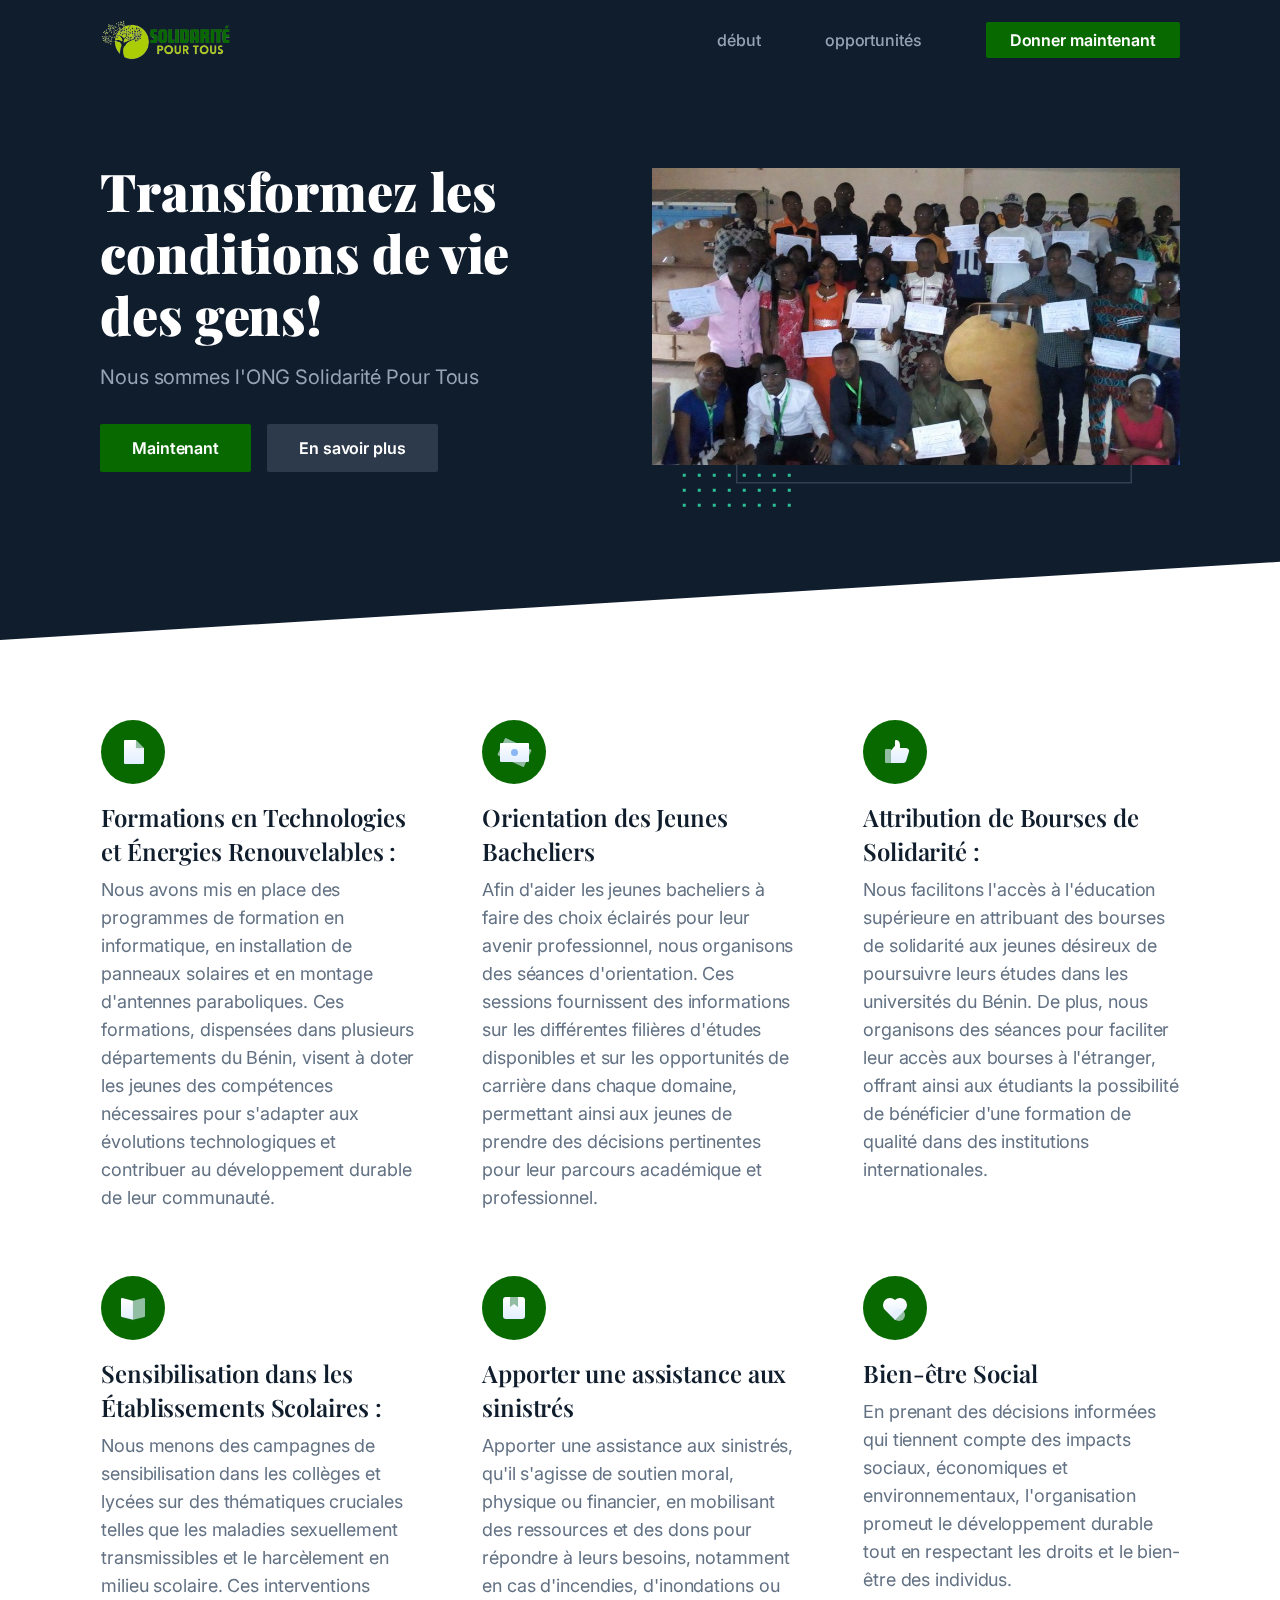
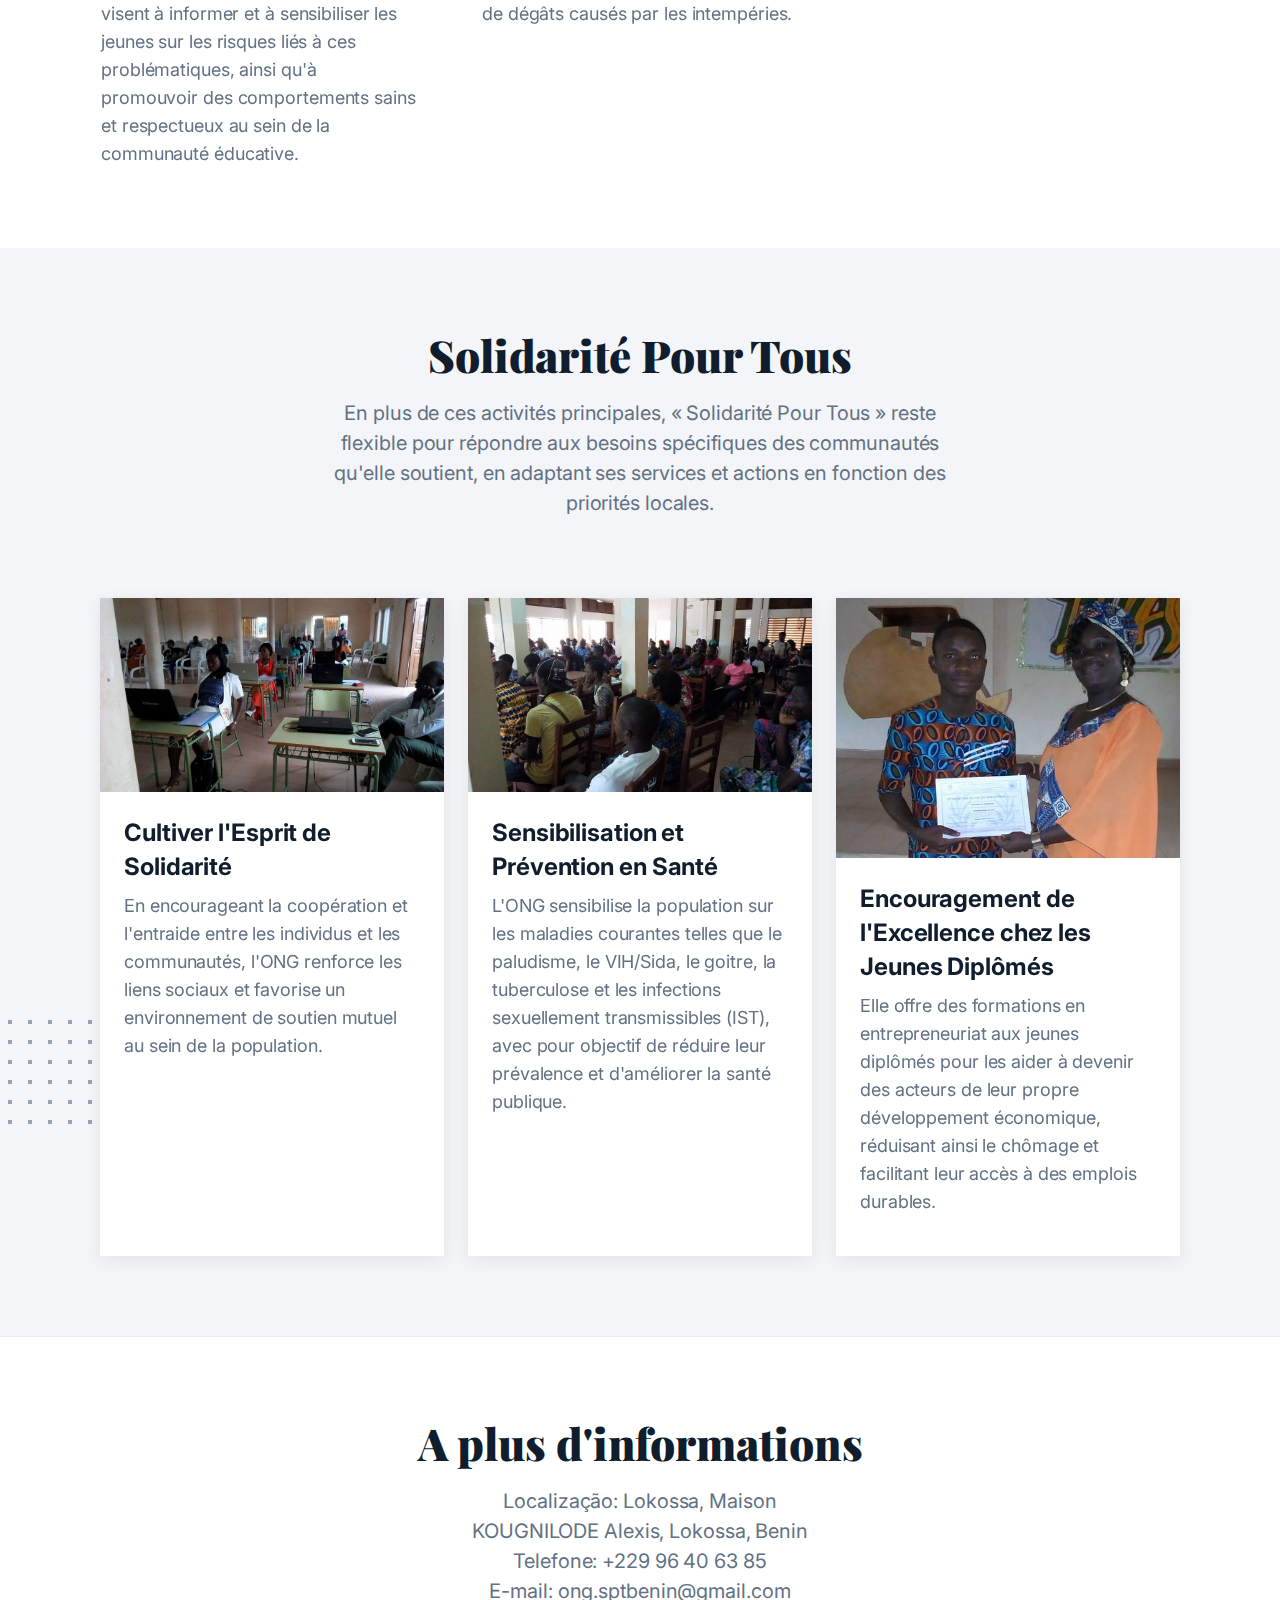
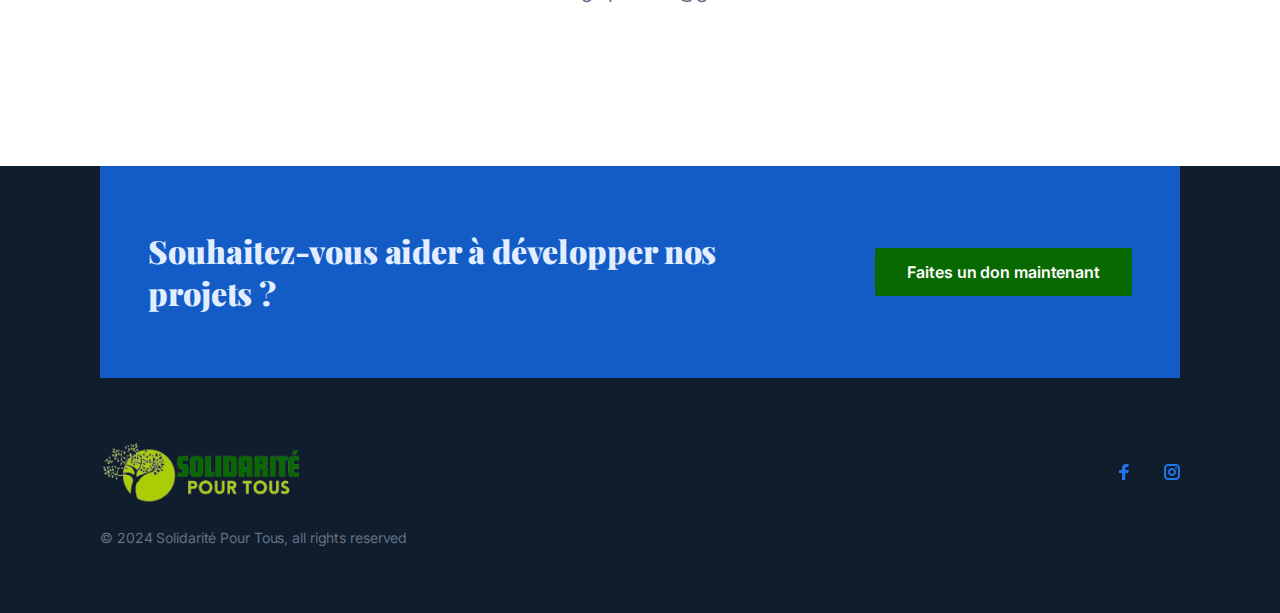
==== commit e0e92e70: "new" ====
--- a/api/templates/index.html
+++ b/api/templates/index.html
@@ -1,8 +1,6 @@
-<html lang="en" class="js"><head><meta charset="utf-8"><meta http-equiv="X-UA-Compatible" content="IE=edge"><meta name="viewport" content="width=device-width,initial-scale=1"><title>Tidy Template</title><link rel="stylesheet" href="../static/css/style.css"><style type="text/css" id="operaUserStyle">
-  video {
-    filter: -opera-shader(url([data-uri]) -opera-args(0.50 calc(env(-opera-gx-accent-color-r)/255) calc(env(-opera-gx-accent-color-g)/255) calc(env(-opera-gx-accent-color-b)/255)));
-  }
-</style><style type="text/css">:root [href^="//x4pollyxxpush.com/"], :root zeus-ad, :root topadblock, :root span[id^="ezoic-pub-ad-placeholder-"], :root guj-ad, :root gpt-ad, :root div[id^="zergnet-widget"], :root div[id^="vuukle-ad-"], :root div[id^="sticky_ad_"], :root div[id^="rc-widget-"], :root div[id^="gpt_ad_"], :root div[id^="ezoic-pub-ad-"], :root div[id^="div-gpt-"], :root div[id^="dfp-ad-"], :root div[id^="adspot-"], :root div[id^="ads300_250-widget-"], :root div[id^="ads300_100-widget-"], :root div[id^="ads250_250-widget-"], :root div[id^="adrotate_widgets-"], :root div[id^="_vdo_ads_player_ai_"], :root div[id*="ScriptRoot"], :root div[id*="MarketGid"], :root div[data-native_ad], :root div[data-mini-ad-unit], :root div[data-insertion], :root div[data-id-advertdfpconf], :root div[data-google-query-id], :root hl-adsense, :root div[data-contentexchange-widget], :root div[data-content="Advertisement"], :root div[data-alias="300x250 Ad 2"], :root div[data-alias="300x250 Ad 1"], :root div[data-adzone], :root div[data-adunit-path], :root div[data-ad-wrapper], :root div[data-ad-placeholder], :root div[class^="native-ad-"], :root div[data-dfp-id], :root div[class^="kiwi-ad-wrapper"], :root div[class^="Adstyled__AdWrapper-"], :root div[aria-label="Ads"], :root display-ads, :root display-ad-component, :root atf-ad-slot, :root aside[id^="adrotate_widgets-"], :root article.ad, :root ark-top-ad, :root app-advertisement, :root app-ad, :root amp-fx-flying-carpet, :root amp-embed[type="taboola"], :root amp-connatix-player, :root amp-ad-custom, :root amp-ad, :root a[style="width:100%;height:100%;z-index:10000000000000000;position:absolute;top:0;left:0;"], :root a[onmousedown^="this.href='https://paid.outbrain.com/network/redir?"][target="_blank"] + .ob_source, :root a[onmousedown^="this.href='http://paid.outbrain.com/network/redir?"][target="_blank"] + .ob_source, :root a[href^="https://yogacomplyfuel.com/"], :root a[href^="https://www.sugarinstant.com/?partner_id="], :root a[href^="https://www.privateinternetaccess.com/"] > img, :root a[href^="https://www.onlineusershielder.com/"], :root a[href^="https://www.nutaku.net/signup/landing/"], :root a[href^="https://www.nudeidols.com/cams/"], :root a[href^="https://www.mypornstarcams.com/landing/click/"], :root a[href^="https://www.kingsoffetish.com/tour?partner_id="], :root a[href^="https://www.infowarsstore.com/"] > img, :root a[href^="https://www.highcpmrevenuenetwork.com/"], :root a[href^="https://www.googleadservices.com/pagead/aclk?"], :root a[href^="https://www.goldenfrog.com/vyprvpn?offer_id="][href*="&aff_id="], :root a[href^="https://www.get-express-vpn.com/offer/"], :root a[href^="https://www.financeads.net/tc.php?"], :root a[href^="https://www.brazzersnetwork.com/landing/"], :root div[class^="Display_displayAd"], :root a[href^="https://www.sheetmusicplus.com/?aff_id="], :root a[href^="https://www.bang.com/?aff="], :root a[href^="https://www.adxsrve.com/"], :root a[href^="https://wirewar.website/"], :root a[href^="https://visit-website.com/"], :root a[href^="https://twinrdsyn.com/"], :root a[href^="https://twinrdsrv.com/"], :root a[href^="https://tsartech.g2afse.com/"], :root a[href^="https://trk.sportsflix4k.club/"], :root a[href^="https://trk.nfl-online-streams.club/"], :root a[href^="https://traffdaq.com/"], :root a[href^="https://tracking.avapartner.com/"], :root a[href^="https://track.wg-aff.com"], :root a[href^="https://track.ultravpn.com/"], :root a[href^="https://track.totalav.com/"], :root a[href^="https://track.afcpatrk.com/"], :root a[href^="https://track.adform.net/"], :root a[href^="https://torguard.net/aff.php"] > img, :root a[href^="https://thefacux.com/"], :root div[data-adname], :root a[href^="https://thechleads.pro/"], :root a[href^="https://tc.tradetracker.net/"] > img, :root a[href^="https://taghaugh.com/"], :root a[href^="https://t.hrtye.com/"], :root a[href^="https://www.highperformancecpmgate.com/"], :root a[href^="https://t.grtyi.com/"], :root a[href^="https://t.adating.link/"], :root a[href^="https://go.trackitalltheway.com/"], :root [href^="https://track.fiverr.com/visit/"] > img, :root a[href^="https://syndication.exoclick.com/"], :root a[href^="https://syndication.dynsrvtbg.com/"], :root a[href^="https://streamate.com/landing/click/"], :root a[href^="https://ad.doubleclick.net/"], :root a[href^="https://static.fleshlight.com/images/banners/"], :root a[href^="https://slkmis.com/"], :root a[href^="https://sTaRtGAMing.net/tienda/"], :root citrus-ad-wrapper, :root a[onmousedown^="this.href='https://paid.outbrain.com/network/redir?"][target="_blank"], :root a[href^="https://sTaRTgamInG.net/tienda/"], :root [data-adblockkey], :root a[href^="https://sTARtgamIng.net/tienda/"], :root bottomadblock, :root a[href^="https://s.zlinkd.com/"], :root a[href^="https://aweptjmp.com/"], :root a[href^="https://s.zlinkc.com/"], :root a[href^="https://www.mrskin.com/account/"], :root a[href^="https://s.optzsrv.com/"], :root a[data-obtrack^="http://paid.outbrain.com/network/redir?"], :root a[href^="https://reinstandpointdumbest.com/"], :root a[href^="https://go.strpjmp.com/"], :root a[href^="https://refpa4903566.top/"], :root a[href^="https://pubads.g.doubleclick.net/"], :root a[href^="https://prf.hn/click/"][href*="/camref:"] > img, :root a[href^="https://serve.awmdelivery.com/"], :root a[href^="https://prf.hn/click/"][href*="/adref:"] > img, :root a[href^="https://pb-track.com/"], :root a[href^="https://paid.outbrain.com/network/redir?"], :root ps-connatix-module, :root div[id^="ad_position_"], :root a[href^="https://ovb.im/"], :root div[id^="ad-div-"], :root a[href^="https://newbinotracs.com/"], :root a[href^="http://eighteenderived.com/"], :root a[href^="https://natour.naughtyamerica.com/track/"], :root [href^="https://stvkr.com/"], :root a[href^="https://mediaserver.entainpartners.com/renderBanner.do?"], :root a[href^="https://loboclick.com"], :root .nya-slot[style], :root a[href^="https://a.bestcontentweb.top/"], :root a[href^="https://lobimax.com/"], :root a[href^="https://lead1.pl/"], :root a[href^="https://refpa.top/"], :root a[href^="https://landing.brazzersnetwork.com/"], :root a[href^="https://safesurfingtoday.com/"][href*="?skip="], :root a[href^="https://t.acam.link/"], :root a[href^="https://ads.leovegas.com/redirect.aspx?"], :root a[href^="https://land.brazzersnetwork.com/landing/"], :root [data-css-class="dfp-inarticle"], :root .card-captioned.crd > .crd--cnt > .s2nPlayer, :root a[href^="https://go.tmrjmp.com"], :root a[href^="https://startgamIng.Net/tienda/"], :root a[href^="https://l.hyenadata.com/"], :root a[href^="https://yourperfectdating.life/"], :root a[href^="https://join.virtuallust3d.com/"], :root a[href^="https://kiksajex.com/"], :root a[href^="https://juicyads.in/"], :root a[href^="https://mediaserver.gvcaffiliates.com/renderBanner.do?"], :root a[href^="https://join.dreamsexworld.com/"], :root a[href^="https://itubego.com/video-downloader/?affid="], :root a[href^="https://iqbroker.com/"][href*="?aff="], :root a[href^="https://incisivetrk.cvtr.io/click?"], :root a[href^="https://hot-growngames.life/"], :root [data-revive-zoneid], :root a[href^="https://googleads.g.doubleclick.net/pcs/click"], :root a[href^="https://t.ajump1.com/"], :root a[href^="https://clk.wrenchsound.store/"], :root a[href^="https://go.zybrdr.com"], :root [href^="http://join.michelle-austin.com/"], :root [class^="tile-picker__CitrusBannerContainer-sc-"], :root a[href^="https://go.xxxiijmp.com"], :root a[href^="https://go.xtbaffiliates.com/"], :root a[href^="https://thaudray.com/"], :root .OUTBRAIN[data-widget-id^="FMS_REELD_"], :root [data-role="tile-ads-module"], :root a[href^="https://adsrv4k.com/"], :root a[href^="https://go.xlviirdr.com"], :root a[href^="https://ismlks.com/"], :root a[href^="//a.bestcontentfare.top/"], :root [href^="https://www.mypillow.com/"] > img, :root a[href^="https://azpresearch.club/"], :root a[href^="https://go.xlirdr.com"], :root a[href^="https://go.skinstrip.net"][href*="?campaignId="], :root a[href^="https://go.markets.com/visit/?bta="], :root a[href^="https://billing.purevpn.com/aff.php"] > img, :root a[href^="https://go.hpyrdr.com/"], :root a[href^="https://go.goaserv.com/"], :root a[href^="https://go.dmzjmp.com"], :root a[href^="https://go.admjmp.com/"], :root [href^="https://kingered-banctours.com/"], :root a[href^="https://get.surfshark.net/aff_c?"][href*="&aff_id="] > img, :root a-ad, :root a[href^="https://affiliate.rusvpn.com/click.php?"], :root a[href^="https://geniusdexchange.com/"], :root a[href^="https://frameworkdeserve.com/"], :root a[href^="https://flirtandsweets.life/"], :root a[href^="https://www.mrskin.com/tour"], :root a[href^="https://financeads.net/tc.php?"], :root div[data-native-ad], :root a[href^="https://engine.trackingdesks.com/"], :root a[data-redirect^="https://paid.outbrain.com/network/redir?"], :root [href^="https://www.reimageplus.com/"], :root a[href^="https://ak.hauchiwu.com/"], :root a[href^="https://engine.phn.doublepimp.com/"], :root a[href^="https://engine.blueistheneworanges.com/"], :root a[href^="https://dl-protect.net/"], :root [href="//jjgirls.com/sex/ChaturbateCams"], :root a[href^="https://datingoffers30.info/"], :root a[href^="https://ctosrd.com/"], :root a[href^="https://clixtrac.com/"], :root a[href^="https://click.linksynergy.com/fs-bin/"] > img, :root ad-shield-ads, :root a[href^="https://sTartGAMinG.net/tienda/"], :root AD-TRIPLE-BOX, :root a[href^="https://click.hoolig.app/"], :root img[src^="https://images.purevpnaffiliates.com"], :root a[href^="https://porntubemate.com/"], :root a[href^="http://www.gfrevenge.com/landing/"], :root a[href^="https://clickadilla.com/"], :root a[href^="https://click.dtiserv2.com/"], :root a[href^="https://go.xlvirdr.com"], :root a[href^="http://www.iyalc.com/"], :root a[href^="https://claring-loccelkin.com/"], :root a[href^="https://chaturbate.com/in/?track="], :root a[href^="https://chaturbate.com/in/?tour="], :root a[href^="https://cams.imagetwist.com/in/?track="], :root a[href^="https://go.gldrdr.com/"], :root a[href^="https://buqkrzbrucz.com/"], :root a[href^="https://affcpatrk.com/"], :root a[href^="https://bongacams2.com/track?"], :root a[href^="https://www.sheetmusicplus.com/"][href*="?aff_id="], :root a[href^="https://bngpt.com/"], :root a[href^="https://bluedelivery.pro/"], :root a[href^="https://black77854.com/"], :root a[href^="https://bc.game/"], :root a[href^="https://ndt5.net/"], :root a[href^="https://batheunits.com/"], :root a[target="_blank"][onmousedown="this.href^='http://paid.outbrain.com/network/redir?"], :root a[href^="https://banners.livepartners.com/"], :root a[href^="//whulsaux.com/"], :root a[href^="https://m.do.co/c/"] > img, :root [class^="s2nPlayer"], :root a[href^="https://chaturbate.jjgirls.com/?track="], :root a[href^="https://ausoafab.net/"], :root a[href^="https://t.ajrkm1.com/"], :root [href="https://masstortfinancing.com"] img, :root a[href^="https://bongacams10.com/track?"], :root a[href^="https://albionsoftwares.com/"], :root a[href^="https://go.etoro.com/"] > img, :root a[href^="https://convertmb.com/"], :root a[href^="https://spo-play.live/"], :root a[href^="https://join.sexworld3d.com/track/"], :root a[href^="https://intenseaffiliates.com/redirect/"], :root a[href^="https://ads.ad4game.com/"], :root [id^="google_ads_iframe"], :root a[href^="https://syndication.optimizesrv.com/"], :root a[href^="https://affpa.top/"], :root a[href^="https://adnetwrk.com/"], :root a[href^="https://adjoincomprise.com/"], :root [href^="http://misslinkvocation.com/"], :root a[href^="https://adclick.g.doubleclick.net/"], :root a[href^="https://www.bet365.com/"][href*="affiliate="], :root [href^="https://r.kraken.com/"], :root a[href^="https://mmwebhandler.aff-online.com/"], :root a[href^="https://go.nordvpn.net/aff"] > img, :root [href^="http://clicks.totemcash.com/"], :root a[href^="https://misspkl.com/"], :root a[href^="https://ad.zanox.com/ppc/"] > img, :root a[href^="https://ad.kubiccomps.icu/"], :root a[href^="https://ab.advertiserurl.com/aff/"], :root a[href^="https://a2.adform.net/"], :root a[href^="https://iactrivago.ampxdirect.com/"], :root a[href^="https://a.medfoodhome.com/"], :root a[href^="https://adultfriendfinder.com/go/"], :root a[href^="https://a.bestcontentoperation.top/"], :root a[href^="http://static.fleshlight.com/images/banners/"], :root a[href^="https://a.adtng.com/"], :root [data-m-ad-id], :root a[href^="https://sTartgAminG.net/tienda/"], :root a[href^="https://a-ads.com/"], :root a[href^="https://join.virtualtaboo.com/track/"], :root a[href^="https://StarTGAminG.net/tienda/"], :root a[href^="https://STaRTgamINg.net/tienda/"], :root a[href^="http://www.mrskin.com/tour"], :root a[href^="https://agacelebir.com/"], :root a[href^="https://spygasm.com/track?"], :root ins.adsbygoogle, :root a[href^="https://1startfiledownload1.com/"], :root a[href^="https://s.zlinkb.com/"], :root a[href^="http://d2.zedo.com/"], :root a[href^="http://www.friendlyduck.com/AF_"], :root a[href^="http://trk.globwo.online/"], :root a[href^="https://1betandgonow.com/"], :root a[href^="https://prf.hn/click/"][href*="/creativeref:"] > img, :root a[href^="http://www.adultempire.com/unlimited/promo?"][href*="&partner_id="], :root a[href^="http://traffic.tc-clicks.com/"], :root a[href^="http://tour.mrskin.com/"], :root [href^="https://wct.link/"], :root [data-desktop-ad-id], :root a[href^="https://www.purevpn.com/"][href*="&utm_source=aff-"], :root a[href^="http://m.hue2m.com/"], :root a[href^="https://funkydaters.com/"], :root [id^="ad_sky"], :root a[href^="http://https://www.get-express-vpn.com/offer/"], :root div[id^="google_dfp_"], :root a[href^="http://googleads.g.doubleclick.net/pcs/click"], :root [href^="http://go.cm-trk2.com/"], :root a[href^="http://click.payserve.com/"], :root a[href^="https://porngames.adult/?SID="], :root a[href^="https://landing1.brazzersnetwork.com"], :root #slashboxes > .deals-rail, :root [href^="http://globsads.com/"], :root [href^="https://www.brighteonstore.com/products/"] img, :root a[href^="http://bc.vc/?r="], :root a[href^="https://mityneedn.com/"], :root [href^="http://homemoviestube.com/"], :root a[href^="http://ad.doubleclick.net/"], :root a[href^="//zunsoach.com/"], :root a[href^="//s.st1net.com/splash.php"], :root a[href^="//pubads.g.doubleclick.net/"], :root a[href^="https://femglobal.app/"], :root a[href^="//go.eabids.com/"], :root [id^="div-gpt-ad"], :root .ob_container .item-container-obpd, :root div[id^="yandex_ad"], :root a[href^="https://pb-imc.com/"], :root a[href^="http://deskfrontfreely.com/"], :root a[data-url^="http://paid.outbrain.com/network/redir?"] + .author, :root [href^="https://join.playboyplus.com/track/"], :root a[href^="//ardslediana.com/"], :root [data-d-ad-id], :root a[href*=".engine.adglare.net/"], :root #kt_player > a[target="_blank"], :root a[href*=".cfm?fp="][href*="&maxads="], :root [data-ad-width], :root [href^="https://cpa.10kfreesilver.com/"], :root a[href^="https://a.bestcontentfood.top/"], :root a[href^="http://wct.link/"], :root [href^="https://goldforyourfuture.com/clk.trk"] img, :root [onclick^="location.href='http://www.reimageplus.com"], :root [id^="section-ad-banner"], :root a[href^="https://t.aslnk.link/"], :root a[href^="https://click.candyoffers.com/"], :root [href^="https://zstacklife.com/"] img, :root a[href^="https://go.julrdr.com/"], :root .trc_rbox_div .syndicatedItemUB, :root [href^="https://zone.gotrackier.com/"], :root a[href^="https://fourwhenstatistics.com/"], :root [href^="https://detachedbates.com/"], :root [href^="https://www.targetingpartner.com/"], :root .section-subheader > .section-hotel-prices-header, :root [href^="https://go.affiliatexe.com/"], :root [href^="https://www.hostg.xyz/"] > img, :root a[href^="http://adultfriendfinder.com/go/"], :root a[href^="https://maymooth-stopic.com/"], :root [href^="https://www.herbanomic.com/"] > img, :root div[id^="ad-position-"], :root a[href^="http://affiliate.glbtracker.com/"], :root a[href^="https://leg.xyz/?track="], :root div[id^="crt-"][style], :root a[href^="http://adultgames.xxx/"], :root a[href^="https://bngprm.com/"], :root [href^="https://shiftnetwork.infusionsoft.com/go/"] > img, :root a[href^="https://trk.softonixs.xyz/"], :root [href^="https://www.mypatriotsupply.com/"] > img, :root a[onmousedown^="this.href='http://paid.outbrain.com/network/redir?"][target="_blank"], :root [href^="https://secure.bmtmicro.com/servlets/"], :root [href="https://ourgoldguy.com/contact/"] img, :root a[href^="https://brightadnetwork.com/"], :root a[href^="http://www.onwebcam.com/random?t_link="], :root [href^="https://www.avantlink.com/click.php"] img, :root a[href^="https://losingoldfry.com/"], :root [data-wpas-zoneid], :root .scroll-fixable.rail-right > .deals-rail, :root [href^="https://routewebtk.com/"], :root a[href^="https://oackoubs.com/"], :root a[href^="https://ak.psaltauw.net/"], :root a[href^="https://go.cmtaffiliates.com/"], :root [data-name="adaptiveConstructorAd"], :root [href^="https://optimizedelite.com/"] > img, :root a[href^="https://awptjmp.com/"], :root a[href^="https://go.goasrv.com/"], :root [href^="http://mypillow.com/"] > img, :root a[href^="http://bongacams.com/track?"], :root a[href^="https://fleshlight.sjv.io/"], :root [data-ad-manager-id], :root a[href^="https://promo-bc.com/"], :root a[href^="https://clicks.pipaffiliates.com/"], :root [href^="https://noqreport.com/"] > img, :root [href^="https://mylead.global/stl/"] > img, :root [href^="https://mypatriotsupply.com/"] > img, :root [data-freestar-ad], :root a[href^="https://fc.lc/ref/"], :root .vid-present > .van_vid_carousel__padding, :root span[data-ez-ph-id], :root [href^="https://track.aftrk1.com/"], :root div[id^="adngin-"], :root [data-rc-widget], :root a[href^="https://go.xxxijmp.com"], :root [href^="https://istlnkcl.com/"], :root a[href^="https://staRTgaming.net/tienda/"], :root a[href^="https://STaRtgAmInG.net/tienda/"], :root [href^="https://ilovemyfreedoms.com/landing-"], :root [href^="https://go.xlrdr.com"], :root [href^="https://go.4rabettraff.com/"], :root a[href^="https://tm-offers.gamingadult.com/"], :root [href^="https://charmingdatings.life/"], :root [href^="https://glersakr.com/"], :root a[href^="https://italarizege.xyz/"], :root a[href^="https://wittered-mainging.com/"], :root [href^="https://engine.gettopple.com/"], :root [data-id^="div-gpt-ad"], :root a[href^="https://tracker.loropartners.com/"], :root [href^="https://awbbjmp.com/"], :root a[href^="https://k2s.cc/pr/"], :root [href^="https://affect3dnetwork.com/track/"], :root a[href^="https://camfapr.com/landing/click/"], :root [href="//sexcams.plus/"], :root a[href^="https://go.currency.com/"], :root div[id^="advads_ad_"], :root .resultsList > div > div > div > div[data-resultid$="-sponsored"], :root [href^="http://www.mypillow.com/"] > img, :root a[href^="https://adserver.adreactor.com/"], :root [href^="http://join.shemalesfromhell.com/"], :root a[href^="https://ads.betfair.com/redirect.aspx?"], :root [href^="http://www.fleshlightgirls.com/"], :root [href^="http://join.trannies-fuck.com/"], :root .trc_rbox .syndicatedItem, :root a[href^="http://cam4com.go2cloud.org/aff_c?"], :root a[href^="https://cpmspace.com/"], :root [href^="https://freecourseweb.com/"] > .sitefriend, :root a[href^="https://ads.planetwin365affiliate.com/redirect.aspx?"], :root [href^="http://join.rodneymoore.com/"], :root [href^="https://shrugartisticelder.com"], :root a[href^="https://staRTgamIng.net/tienda/"], :root div[id^="lazyad-"], :root a[href^="http://com-1.pro/"], :root [name^="google_ads_iframe"], :root a[href^="http://bodelen.com/"], :root [href="https://www.masstortfinancing.com/"] > img, :root a[href^="https://www.geekbuying.com/dynamic-ads/"], :root a[href^="https://lnkxt.bannerator.com/"], :root [href="https://jdrucker.com/gold"] > img, :root [href^="https://v.investologic.co.uk/"], :root [href^="https://cipledecline.buzz/"], :root a[href^="https://go.xxxjmp.com"], :root #leader-companion > a[href], :root a[href^="https://jaxofuna.com/"], :root div[recirculation-ad-container], :root [href^="https://traffserve.com/"], :root [id^="ad_slider"], :root [data-adbridg-ad-class], :root a[href^="http://www.adultdvdempire.com/?partner_id="][href*="&utm_"], :root [href^="http://join.shemale.xxx/"], :root div[id^="div-ads-"], :root [href^="https://rapidgator.net/article/premium/ref/"], :root [href^="https://join3.bannedsextapes.com"], :root div[data-spotim-slot], :root [href^="https://antiagingbed.com/discount/"] > img, :root a[href^="https://go.247traffic.com/"], :root [href^="https://join.girlsoutwest.com/"], :root [href^="http://trafficare.net/"], :root [data-type="ad-vertical"], :root a[href^="https://u.expresstech.io/"], :root [href^="https://mypillow.com/"] > img, :root [href^="https://ad.admitad.com/"], :root [data-testid="ad_testID"], :root [href^="https://goldcometals.com/clk.trk"], :root a[href^="https://bodelen.com/"], :root [data-ad-name], :root a[href*=".g2afse.com/"], :root a[href^="https://go.hpyjmp.com"], :root a[href^="https://tour.mrskin.com/"], :root a[href^="https://fastestvpn.com/lifetime-special-deal?a_aid="], :root [href^="https://mystore.com/"] > img, :root [data-mobile-ad-id], :root [data-ez-name], :root a[data-widget-outbrain-redirect^="http://paid.outbrain.com/network/redir?"], :root [data-dynamic-ads], :root a[href^="http://go.xtbaffiliates.com/"], :root a[href^="https://consali.com/"], :root .grid > .container > #aside-promotion, :root DFP-AD, :root [onclick*="content.ad/"], :root AMP-AD, :root a[href^="https://sTartGAMiNG.net/tienda/"], :root [data-ad-cls], :root [id^="ad-wrap-"], :root div[id^="taboola-stream-"], :root [href^="https://go.astutelinks.com/"], :root a[href^="http://tc.tradetracker.net/"] > img, :root a[href^="http://affiliates.thrixxx.com/"], :root a[href^="https://www.adultempire.com/"][href*="?partner_id="], :root [data-template-type="nativead"], :root [class^="amp-ad-"], :root [href^="https://affiliate.fastcomet.com/"] > img, :root [class^="adDisplay-module"], :root AD-SLOT, :root .ob_dual_right > .ob_ads_header ~ .odb_div, :root a[href^="https://www.liquidfire.mobi/"], :root [href^="https://click2cvs.com/"], :root .trc_related_container div[data-item-syndicated="true"], :root [href^="http://join.shemalepornstar.com/"], :root a[href^="https://go.xlviiirdr.com"], :root .trc_rbox_div .syndicatedItem, :root .plistaList > .itemLinkPET, :root [href^="https://gmxvmvptfm.com/"], :root div[data-adunit], :root app-large-ad, :root [href^="https://turtlebids.irauctions.com/"] img, :root a[href^="https://www.adskeeper.com"], :root [href^="https://totlnkcl.com/"], :root [data-ad-module], :root a[data-oburl^="https://paid.outbrain.com/network/redir?"], :root div[data-ad-targeting], :root a[href^="https://hotplaystime.life/"], :root a[href^="http://www.h4trck.com/"], :root [href^="https://trackfin.asia/"], :root .plistaList > .plista_widget_underArticle_item[data-type="pet"], :root a[href^="https://bs.serving-sys.com"], :root [href^="http://residenceseeingstanding.com/"], :root div[id^="pa_sticky_ad_box_middle_"], :root a[href^="http://www.onclickmega.com/jump/next.php?"], :root .trc_rbox_border_elm .syndicatedItem, :root a[href*="//lkstrck2.com/"], :root [class^="div-gpt-ad"], :root a[href^="https://ggbetpromo.com/"], :root a[href^="http://partners.etoro.com/"], :root [data-advadstrackid], :root a[href^="https://refpazkjixes.top/"], :root #mgb-container > #mgb, :root [href^="https://www.cloudways.com/en/?id"], :root [href^="https://safer-redirection.com"], :root a[href^="https://startgAming.net/tienda/"], :root a[href^="https://tweakostensibleinstaller.com/"], :root a[href^="https://go.xlivrdr.com"], :root a[href^="https://cam4com.go2cloud.org/"], :root a[href^="http://li.blogtrottr.com/click?"], :root [href^="//mage98rquewz.com/"], :root a[href^="https://webroutetrk.com/"], :root a[href^="https://mercurybest.com/"], :root [href^="https://www.restoro.com/"], :root div[id^="optidigital-adslot"], :root .resultsList > div > div > div > div.G-5c[role="tab"][tabindex="0"] > .yuAt-pres-rounded { display: none !important; }</style><style type="text/css">:root [href^="//x4pollyxxpush.com/"], :root zeus-ad, :root topadblock, :root span[id^="ezoic-pub-ad-placeholder-"], :root guj-ad, :root gpt-ad, :root div[id^="zergnet-widget"], :root div[id^="vuukle-ad-"], :root div[id^="sticky_ad_"], :root div[id^="rc-widget-"], :root div[id^="gpt_ad_"], :root div[id^="ezoic-pub-ad-"], :root div[id^="div-gpt-"], :root div[id^="dfp-ad-"], :root div[id^="adspot-"], :root div[id^="ads300_250-widget-"], :root div[id^="ads300_100-widget-"], :root div[id^="ads250_250-widget-"], :root div[id^="adrotate_widgets-"], :root div[id^="_vdo_ads_player_ai_"], :root div[id*="ScriptRoot"], :root div[id*="MarketGid"], :root div[data-native_ad], :root div[data-mini-ad-unit], :root div[data-insertion], :root div[data-id-advertdfpconf], :root div[data-google-query-id], :root hl-adsense, :root div[data-contentexchange-widget], :root div[data-content="Advertisement"], :root div[data-alias="300x250 Ad 2"], :root div[data-alias="300x250 Ad 1"], :root div[data-adzone], :root div[data-adunit-path], :root div[data-ad-wrapper], :root div[data-ad-placeholder], :root div[class^="native-ad-"], :root div[data-dfp-id], :root div[class^="kiwi-ad-wrapper"], :root div[class^="Adstyled__AdWrapper-"], :root div[aria-label="Ads"], :root display-ads, :root display-ad-component, :root atf-ad-slot, :root aside[id^="adrotate_widgets-"], :root article.ad, :root ark-top-ad, :root app-advertisement, :root app-ad, :root amp-fx-flying-carpet, :root amp-embed[type="taboola"], :root amp-connatix-player, :root amp-ad-custom, :root amp-ad, :root a[style="width:100%;height:100%;z-index:10000000000000000;position:absolute;top:0;left:0;"], :root a[onmousedown^="this.href='https://paid.outbrain.com/network/redir?"][target="_blank"] + .ob_source, :root a[onmousedown^="this.href='http://paid.outbrain.com/network/redir?"][target="_blank"] + .ob_source, :root a[href^="https://yogacomplyfuel.com/"], :root a[href^="https://www.sugarinstant.com/?partner_id="], :root a[href^="https://www.privateinternetaccess.com/"] > img, :root a[href^="https://www.onlineusershielder.com/"], :root a[href^="https://www.nutaku.net/signup/landing/"], :root a[href^="https://www.nudeidols.com/cams/"], :root a[href^="https://www.mypornstarcams.com/landing/click/"], :root a[href^="https://www.kingsoffetish.com/tour?partner_id="], :root a[href^="https://www.infowarsstore.com/"] > img, :root a[href^="https://www.highcpmrevenuenetwork.com/"], :root a[href^="https://www.googleadservices.com/pagead/aclk?"], :root a[href^="https://www.goldenfrog.com/vyprvpn?offer_id="][href*="&aff_id="], :root a[href^="https://www.get-express-vpn.com/offer/"], :root a[href^="https://www.financeads.net/tc.php?"], :root a[href^="https://www.brazzersnetwork.com/landing/"], :root div[class^="Display_displayAd"], :root a[href^="https://www.sheetmusicplus.com/?aff_id="], :root a[href^="https://www.bang.com/?aff="], :root a[href^="https://www.adxsrve.com/"], :root a[href^="https://wirewar.website/"], :root a[href^="https://visit-website.com/"], :root a[href^="https://twinrdsyn.com/"], :root a[href^="https://twinrdsrv.com/"], :root a[href^="https://tsartech.g2afse.com/"], :root a[href^="https://trk.sportsflix4k.club/"], :root a[href^="https://trk.nfl-online-streams.club/"], :root a[href^="https://traffdaq.com/"], :root a[href^="https://tracking.avapartner.com/"], :root a[href^="https://track.wg-aff.com"], :root a[href^="https://track.ultravpn.com/"], :root a[href^="https://track.totalav.com/"], :root a[href^="https://track.afcpatrk.com/"], :root a[href^="https://track.adform.net/"], :root a[href^="https://torguard.net/aff.php"] > img, :root a[href^="https://thefacux.com/"], :root div[data-adname], :root a[href^="https://thechleads.pro/"], :root a[href^="https://tc.tradetracker.net/"] > img, :root a[href^="https://taghaugh.com/"], :root a[href^="https://t.hrtye.com/"], :root a[href^="https://www.highperformancecpmgate.com/"], :root a[href^="https://t.grtyi.com/"], :root a[href^="https://t.adating.link/"], :root a[href^="https://go.trackitalltheway.com/"], :root [href^="https://track.fiverr.com/visit/"] > img, :root a[href^="https://syndication.exoclick.com/"], :root a[href^="https://syndication.dynsrvtbg.com/"], :root a[href^="https://streamate.com/landing/click/"], :root a[href^="https://ad.doubleclick.net/"], :root a[href^="https://static.fleshlight.com/images/banners/"], :root a[href^="https://slkmis.com/"], :root a[href^="https://sTaRtGAMing.net/tienda/"], :root citrus-ad-wrapper, :root a[onmousedown^="this.href='https://paid.outbrain.com/network/redir?"][target="_blank"], :root a[href^="https://sTaRTgamInG.net/tienda/"], :root [data-adblockkey], :root a[href^="https://sTARtgamIng.net/tienda/"], :root bottomadblock, :root a[href^="https://s.zlinkd.com/"], :root a[href^="https://aweptjmp.com/"], :root a[href^="https://s.zlinkc.com/"], :root a[href^="https://www.mrskin.com/account/"], :root a[href^="https://s.optzsrv.com/"], :root a[data-obtrack^="http://paid.outbrain.com/network/redir?"], :root a[href^="https://reinstandpointdumbest.com/"], :root a[href^="https://go.strpjmp.com/"], :root a[href^="https://refpa4903566.top/"], :root a[href^="https://pubads.g.doubleclick.net/"], :root a[href^="https://prf.hn/click/"][href*="/camref:"] > img, :root a[href^="https://serve.awmdelivery.com/"], :root a[href^="https://prf.hn/click/"][href*="/adref:"] > img, :root a[href^="https://pb-track.com/"], :root a[href^="https://paid.outbrain.com/network/redir?"], :root ps-connatix-module, :root div[id^="ad_position_"], :root a[href^="https://ovb.im/"], :root div[id^="ad-div-"], :root a[href^="https://newbinotracs.com/"], :root a[href^="http://eighteenderived.com/"], :root a[href^="https://natour.naughtyamerica.com/track/"], :root [href^="https://stvkr.com/"], :root a[href^="https://mediaserver.entainpartners.com/renderBanner.do?"], :root a[href^="https://loboclick.com"], :root .nya-slot[style], :root a[href^="https://a.bestcontentweb.top/"], :root a[href^="https://lobimax.com/"], :root a[href^="https://lead1.pl/"], :root a[href^="https://refpa.top/"], :root a[href^="https://landing.brazzersnetwork.com/"], :root a[href^="https://safesurfingtoday.com/"][href*="?skip="], :root a[href^="https://t.acam.link/"], :root a[href^="https://ads.leovegas.com/redirect.aspx?"], :root a[href^="https://land.brazzersnetwork.com/landing/"], :root [data-css-class="dfp-inarticle"], :root .card-captioned.crd > .crd--cnt > .s2nPlayer, :root a[href^="https://go.tmrjmp.com"], :root a[href^="https://startgamIng.Net/tienda/"], :root a[href^="https://l.hyenadata.com/"], :root a[href^="https://yourperfectdating.life/"], :root a[href^="https://join.virtuallust3d.com/"], :root a[href^="https://kiksajex.com/"], :root a[href^="https://juicyads.in/"], :root a[href^="https://mediaserver.gvcaffiliates.com/renderBanner.do?"], :root a[href^="https://join.dreamsexworld.com/"], :root a[href^="https://itubego.com/video-downloader/?affid="], :root a[href^="https://iqbroker.com/"][href*="?aff="], :root a[href^="https://incisivetrk.cvtr.io/click?"], :root a[href^="https://hot-growngames.life/"], :root [data-revive-zoneid], :root a[href^="https://googleads.g.doubleclick.net/pcs/click"], :root a[href^="https://t.ajump1.com/"], :root a[href^="https://clk.wrenchsound.store/"], :root a[href^="https://go.zybrdr.com"], :root [href^="http://join.michelle-austin.com/"], :root [class^="tile-picker__CitrusBannerContainer-sc-"], :root a[href^="https://go.xxxiijmp.com"], :root a[href^="https://go.xtbaffiliates.com/"], :root a[href^="https://thaudray.com/"], :root .OUTBRAIN[data-widget-id^="FMS_REELD_"], :root [data-role="tile-ads-module"], :root a[href^="https://adsrv4k.com/"], :root a[href^="https://go.xlviirdr.com"], :root a[href^="https://ismlks.com/"], :root a[href^="//a.bestcontentfare.top/"], :root [href^="https://www.mypillow.com/"] > img, :root a[href^="https://azpresearch.club/"], :root a[href^="https://go.xlirdr.com"], :root a[href^="https://go.skinstrip.net"][href*="?campaignId="], :root a[href^="https://go.markets.com/visit/?bta="], :root a[href^="https://billing.purevpn.com/aff.php"] > img, :root a[href^="https://go.hpyrdr.com/"], :root a[href^="https://go.goaserv.com/"], :root a[href^="https://go.dmzjmp.com"], :root a[href^="https://go.admjmp.com/"], :root [href^="https://kingered-banctours.com/"], :root a[href^="https://get.surfshark.net/aff_c?"][href*="&aff_id="] > img, :root a-ad, :root a[href^="https://affiliate.rusvpn.com/click.php?"], :root a[href^="https://geniusdexchange.com/"], :root a[href^="https://frameworkdeserve.com/"], :root a[href^="https://flirtandsweets.life/"], :root a[href^="https://www.mrskin.com/tour"], :root a[href^="https://financeads.net/tc.php?"], :root div[data-native-ad], :root a[href^="https://engine.trackingdesks.com/"], :root a[data-redirect^="https://paid.outbrain.com/network/redir?"], :root [href^="https://www.reimageplus.com/"], :root a[href^="https://ak.hauchiwu.com/"], :root a[href^="https://engine.phn.doublepimp.com/"], :root a[href^="https://engine.blueistheneworanges.com/"], :root a[href^="https://dl-protect.net/"], :root [href="//jjgirls.com/sex/ChaturbateCams"], :root a[href^="https://datingoffers30.info/"], :root a[href^="https://ctosrd.com/"], :root a[href^="https://clixtrac.com/"], :root a[href^="https://click.linksynergy.com/fs-bin/"] > img, :root ad-shield-ads, :root a[href^="https://sTartGAMinG.net/tienda/"], :root AD-TRIPLE-BOX, :root a[href^="https://click.hoolig.app/"], :root img[src^="https://images.purevpnaffiliates.com"], :root a[href^="https://porntubemate.com/"], :root a[href^="http://www.gfrevenge.com/landing/"], :root a[href^="https://clickadilla.com/"], :root a[href^="https://click.dtiserv2.com/"], :root a[href^="https://go.xlvirdr.com"], :root a[href^="http://www.iyalc.com/"], :root a[href^="https://claring-loccelkin.com/"], :root a[href^="https://chaturbate.com/in/?track="], :root a[href^="https://chaturbate.com/in/?tour="], :root a[href^="https://cams.imagetwist.com/in/?track="], :root a[href^="https://go.gldrdr.com/"], :root a[href^="https://buqkrzbrucz.com/"], :root a[href^="https://affcpatrk.com/"], :root a[href^="https://bongacams2.com/track?"], :root a[href^="https://www.sheetmusicplus.com/"][href*="?aff_id="], :root a[href^="https://bngpt.com/"], :root a[href^="https://bluedelivery.pro/"], :root a[href^="https://black77854.com/"], :root a[href^="https://bc.game/"], :root a[href^="https://ndt5.net/"], :root a[href^="https://batheunits.com/"], :root a[target="_blank"][onmousedown="this.href^='http://paid.outbrain.com/network/redir?"], :root a[href^="https://banners.livepartners.com/"], :root a[href^="//whulsaux.com/"], :root a[href^="https://m.do.co/c/"] > img, :root [class^="s2nPlayer"], :root a[href^="https://chaturbate.jjgirls.com/?track="], :root a[href^="https://ausoafab.net/"], :root a[href^="https://t.ajrkm1.com/"], :root [href="https://masstortfinancing.com"] img, :root a[href^="https://bongacams10.com/track?"], :root a[href^="https://albionsoftwares.com/"], :root a[href^="https://go.etoro.com/"] > img, :root a[href^="https://convertmb.com/"], :root a[href^="https://spo-play.live/"], :root a[href^="https://join.sexworld3d.com/track/"], :root a[href^="https://intenseaffiliates.com/redirect/"], :root a[href^="https://ads.ad4game.com/"], :root [id^="google_ads_iframe"], :root a[href^="https://syndication.optimizesrv.com/"], :root a[href^="https://affpa.top/"], :root a[href^="https://adnetwrk.com/"], :root a[href^="https://adjoincomprise.com/"], :root [href^="http://misslinkvocation.com/"], :root a[href^="https://adclick.g.doubleclick.net/"], :root a[href^="https://www.bet365.com/"][href*="affiliate="], :root [href^="https://r.kraken.com/"], :root a[href^="https://mmwebhandler.aff-online.com/"], :root a[href^="https://go.nordvpn.net/aff"] > img, :root [href^="http://clicks.totemcash.com/"], :root a[href^="https://misspkl.com/"], :root a[href^="https://ad.zanox.com/ppc/"] > img, :root a[href^="https://ad.kubiccomps.icu/"], :root a[href^="https://ab.advertiserurl.com/aff/"], :root a[href^="https://a2.adform.net/"], :root a[href^="https://iactrivago.ampxdirect.com/"], :root a[href^="https://a.medfoodhome.com/"], :root a[href^="https://adultfriendfinder.com/go/"], :root a[href^="https://a.bestcontentoperation.top/"], :root a[href^="http://static.fleshlight.com/images/banners/"], :root a[href^="https://a.adtng.com/"], :root [data-m-ad-id], :root a[href^="https://sTartgAminG.net/tienda/"], :root a[href^="https://a-ads.com/"], :root a[href^="https://join.virtualtaboo.com/track/"], :root a[href^="https://StarTGAminG.net/tienda/"], :root a[href^="https://STaRTgamINg.net/tienda/"], :root a[href^="http://www.mrskin.com/tour"], :root a[href^="https://agacelebir.com/"], :root a[href^="https://spygasm.com/track?"], :root ins.adsbygoogle, :root a[href^="https://1startfiledownload1.com/"], :root a[href^="https://s.zlinkb.com/"], :root a[href^="http://d2.zedo.com/"], :root a[href^="http://www.friendlyduck.com/AF_"], :root a[href^="http://trk.globwo.online/"], :root a[href^="https://1betandgonow.com/"], :root a[href^="https://prf.hn/click/"][href*="/creativeref:"] > img, :root a[href^="http://www.adultempire.com/unlimited/promo?"][href*="&partner_id="], :root a[href^="http://traffic.tc-clicks.com/"], :root a[href^="http://tour.mrskin.com/"], :root [href^="https://wct.link/"], :root [data-desktop-ad-id], :root a[href^="https://www.purevpn.com/"][href*="&utm_source=aff-"], :root a[href^="http://m.hue2m.com/"], :root a[href^="https://funkydaters.com/"], :root [id^="ad_sky"], :root a[href^="http://https://www.get-express-vpn.com/offer/"], :root div[id^="google_dfp_"], :root a[href^="http://googleads.g.doubleclick.net/pcs/click"], :root [href^="http://go.cm-trk2.com/"], :root a[href^="http://click.payserve.com/"], :root a[href^="https://porngames.adult/?SID="], :root a[href^="https://landing1.brazzersnetwork.com"], :root #slashboxes > .deals-rail, :root [href^="http://globsads.com/"], :root [href^="https://www.brighteonstore.com/products/"] img, :root a[href^="http://bc.vc/?r="], :root a[href^="https://mityneedn.com/"], :root [href^="http://homemoviestube.com/"], :root a[href^="http://ad.doubleclick.net/"], :root a[href^="//zunsoach.com/"], :root a[href^="//s.st1net.com/splash.php"], :root a[href^="//pubads.g.doubleclick.net/"], :root a[href^="https://femglobal.app/"], :root a[href^="//go.eabids.com/"], :root [id^="div-gpt-ad"], :root .ob_container .item-container-obpd, :root div[id^="yandex_ad"], :root a[href^="https://pb-imc.com/"], :root a[href^="http://deskfrontfreely.com/"], :root a[data-url^="http://paid.outbrain.com/network/redir?"] + .author, :root [href^="https://join.playboyplus.com/track/"], :root a[href^="//ardslediana.com/"], :root [data-d-ad-id], :root a[href*=".engine.adglare.net/"], :root #kt_player > a[target="_blank"], :root a[href*=".cfm?fp="][href*="&maxads="], :root [data-ad-width], :root [href^="https://cpa.10kfreesilver.com/"], :root a[href^="https://a.bestcontentfood.top/"], :root a[href^="http://wct.link/"], :root [href^="https://goldforyourfuture.com/clk.trk"] img, :root [onclick^="location.href='http://www.reimageplus.com"], :root [id^="section-ad-banner"], :root a[href^="https://t.aslnk.link/"], :root a[href^="https://click.candyoffers.com/"], :root [href^="https://zstacklife.com/"] img, :root a[href^="https://go.julrdr.com/"], :root .trc_rbox_div .syndicatedItemUB, :root [href^="https://zone.gotrackier.com/"], :root a[href^="https://fourwhenstatistics.com/"], :root [href^="https://detachedbates.com/"], :root [href^="https://www.targetingpartner.com/"], :root .section-subheader > .section-hotel-prices-header, :root [href^="https://go.affiliatexe.com/"], :root [href^="https://www.hostg.xyz/"] > img, :root a[href^="http://adultfriendfinder.com/go/"], :root a[href^="https://maymooth-stopic.com/"], :root [href^="https://www.herbanomic.com/"] > img, :root div[id^="ad-position-"], :root a[href^="http://affiliate.glbtracker.com/"], :root a[href^="https://leg.xyz/?track="], :root div[id^="crt-"][style], :root a[href^="http://adultgames.xxx/"], :root a[href^="https://bngprm.com/"], :root [href^="https://shiftnetwork.infusionsoft.com/go/"] > img, :root a[href^="https://trk.softonixs.xyz/"], :root [href^="https://www.mypatriotsupply.com/"] > img, :root a[onmousedown^="this.href='http://paid.outbrain.com/network/redir?"][target="_blank"], :root [href^="https://secure.bmtmicro.com/servlets/"], :root [href="https://ourgoldguy.com/contact/"] img, :root a[href^="https://brightadnetwork.com/"], :root a[href^="http://www.onwebcam.com/random?t_link="], :root [href^="https://www.avantlink.com/click.php"] img, :root a[href^="https://losingoldfry.com/"], :root [data-wpas-zoneid], :root .scroll-fixable.rail-right > .deals-rail, :root [href^="https://routewebtk.com/"], :root a[href^="https://oackoubs.com/"], :root a[href^="https://ak.psaltauw.net/"], :root a[href^="https://go.cmtaffiliates.com/"], :root [data-name="adaptiveConstructorAd"], :root [href^="https://optimizedelite.com/"] > img, :root a[href^="https://awptjmp.com/"], :root a[href^="https://go.goasrv.com/"], :root [href^="http://mypillow.com/"] > img, :root a[href^="http://bongacams.com/track?"], :root a[href^="https://fleshlight.sjv.io/"], :root [data-ad-manager-id], :root a[href^="https://promo-bc.com/"], :root a[href^="https://clicks.pipaffiliates.com/"], :root [href^="https://noqreport.com/"] > img, :root [href^="https://mylead.global/stl/"] > img, :root [href^="https://mypatriotsupply.com/"] > img, :root [data-freestar-ad], :root a[href^="https://fc.lc/ref/"], :root .vid-present > .van_vid_carousel__padding, :root span[data-ez-ph-id], :root [href^="https://track.aftrk1.com/"], :root div[id^="adngin-"], :root [data-rc-widget], :root a[href^="https://go.xxxijmp.com"], :root [href^="https://istlnkcl.com/"], :root a[href^="https://staRTgaming.net/tienda/"], :root a[href^="https://STaRtgAmInG.net/tienda/"], :root [href^="https://ilovemyfreedoms.com/landing-"], :root [href^="https://go.xlrdr.com"], :root [href^="https://go.4rabettraff.com/"], :root a[href^="https://tm-offers.gamingadult.com/"], :root [href^="https://charmingdatings.life/"], :root [href^="https://glersakr.com/"], :root a[href^="https://italarizege.xyz/"], :root a[href^="https://wittered-mainging.com/"], :root [href^="https://engine.gettopple.com/"], :root [data-id^="div-gpt-ad"], :root a[href^="https://tracker.loropartners.com/"], :root [href^="https://awbbjmp.com/"], :root a[href^="https://k2s.cc/pr/"], :root [href^="https://affect3dnetwork.com/track/"], :root a[href^="https://camfapr.com/landing/click/"], :root [href="//sexcams.plus/"], :root a[href^="https://go.currency.com/"], :root div[id^="advads_ad_"], :root .resultsList > div > div > div > div[data-resultid$="-sponsored"], :root [href^="http://www.mypillow.com/"] > img, :root a[href^="https://adserver.adreactor.com/"], :root [href^="http://join.shemalesfromhell.com/"], :root a[href^="https://ads.betfair.com/redirect.aspx?"], :root [href^="http://www.fleshlightgirls.com/"], :root [href^="http://join.trannies-fuck.com/"], :root .trc_rbox .syndicatedItem, :root a[href^="http://cam4com.go2cloud.org/aff_c?"], :root a[href^="https://cpmspace.com/"], :root [href^="https://freecourseweb.com/"] > .sitefriend, :root a[href^="https://ads.planetwin365affiliate.com/redirect.aspx?"], :root [href^="http://join.rodneymoore.com/"], :root [href^="https://shrugartisticelder.com"], :root a[href^="https://staRTgamIng.net/tienda/"], :root div[id^="lazyad-"], :root a[href^="http://com-1.pro/"], :root [name^="google_ads_iframe"], :root a[href^="http://bodelen.com/"], :root [href="https://www.masstortfinancing.com/"] > img, :root a[href^="https://www.geekbuying.com/dynamic-ads/"], :root a[href^="https://lnkxt.bannerator.com/"], :root [href="https://jdrucker.com/gold"] > img, :root [href^="https://v.investologic.co.uk/"], :root [href^="https://cipledecline.buzz/"], :root a[href^="https://go.xxxjmp.com"], :root #leader-companion > a[href], :root a[href^="https://jaxofuna.com/"], :root div[recirculation-ad-container], :root [href^="https://traffserve.com/"], :root [id^="ad_slider"], :root [data-adbridg-ad-class], :root a[href^="http://www.adultdvdempire.com/?partner_id="][href*="&utm_"], :root [href^="http://join.shemale.xxx/"], :root div[id^="div-ads-"], :root [href^="https://rapidgator.net/article/premium/ref/"], :root [href^="https://join3.bannedsextapes.com"], :root div[data-spotim-slot], :root [href^="https://antiagingbed.com/discount/"] > img, :root a[href^="https://go.247traffic.com/"], :root [href^="https://join.girlsoutwest.com/"], :root [href^="http://trafficare.net/"], :root [data-type="ad-vertical"], :root a[href^="https://u.expresstech.io/"], :root [href^="https://mypillow.com/"] > img, :root [href^="https://ad.admitad.com/"], :root [data-testid="ad_testID"], :root [href^="https://goldcometals.com/clk.trk"], :root a[href^="https://bodelen.com/"], :root [data-ad-name], :root a[href*=".g2afse.com/"], :root a[href^="https://go.hpyjmp.com"], :root a[href^="https://tour.mrskin.com/"], :root a[href^="https://fastestvpn.com/lifetime-special-deal?a_aid="], :root [href^="https://mystore.com/"] > img, :root [data-mobile-ad-id], :root [data-ez-name], :root a[data-widget-outbrain-redirect^="http://paid.outbrain.com/network/redir?"], :root [data-dynamic-ads], :root a[href^="http://go.xtbaffiliates.com/"], :root a[href^="https://consali.com/"], :root .grid > .container > #aside-promotion, :root DFP-AD, :root [onclick*="content.ad/"], :root AMP-AD, :root a[href^="https://sTartGAMiNG.net/tienda/"], :root [data-ad-cls], :root [id^="ad-wrap-"], :root div[id^="taboola-stream-"], :root [href^="https://go.astutelinks.com/"], :root a[href^="http://tc.tradetracker.net/"] > img, :root a[href^="http://affiliates.thrixxx.com/"], :root a[href^="https://www.adultempire.com/"][href*="?partner_id="], :root [data-template-type="nativead"], :root [class^="amp-ad-"], :root [href^="https://affiliate.fastcomet.com/"] > img, :root [class^="adDisplay-module"], :root AD-SLOT, :root .ob_dual_right > .ob_ads_header ~ .odb_div, :root a[href^="https://www.liquidfire.mobi/"], :root [href^="https://click2cvs.com/"], :root .trc_related_container div[data-item-syndicated="true"], :root [href^="http://join.shemalepornstar.com/"], :root a[href^="https://go.xlviiirdr.com"], :root .trc_rbox_div .syndicatedItem, :root .plistaList > .itemLinkPET, :root [href^="https://gmxvmvptfm.com/"], :root div[data-adunit], :root app-large-ad, :root [href^="https://turtlebids.irauctions.com/"] img, :root a[href^="https://www.adskeeper.com"], :root [href^="https://totlnkcl.com/"], :root [data-ad-module], :root a[data-oburl^="https://paid.outbrain.com/network/redir?"], :root div[data-ad-targeting], :root a[href^="https://hotplaystime.life/"], :root a[href^="http://www.h4trck.com/"], :root [href^="https://trackfin.asia/"], :root .plistaList > .plista_widget_underArticle_item[data-type="pet"], :root a[href^="https://bs.serving-sys.com"], :root [href^="http://residenceseeingstanding.com/"], :root div[id^="pa_sticky_ad_box_middle_"], :root a[href^="http://www.onclickmega.com/jump/next.php?"], :root .trc_rbox_border_elm .syndicatedItem, :root a[href*="//lkstrck2.com/"], :root [class^="div-gpt-ad"], :root a[href^="https://ggbetpromo.com/"], :root a[href^="http://partners.etoro.com/"], :root [data-advadstrackid], :root a[href^="https://refpazkjixes.top/"], :root #mgb-container > #mgb, :root [href^="https://www.cloudways.com/en/?id"], :root [href^="https://safer-redirection.com"], :root a[href^="https://startgAming.net/tienda/"], :root a[href^="https://tweakostensibleinstaller.com/"], :root a[href^="https://go.xlivrdr.com"], :root a[href^="https://cam4com.go2cloud.org/"], :root a[href^="http://li.blogtrottr.com/click?"], :root [href^="//mage98rquewz.com/"], :root a[href^="https://webroutetrk.com/"], :root a[href^="https://mercurybest.com/"], :root [href^="https://www.restoro.com/"], :root div[id^="optidigital-adslot"], :root .resultsList > div > div > div > div.G-5c[role="tab"][tabindex="0"] > .yuAt-pres-rounded { display: none !important; }</style></head><body class="has-animations is-loaded"><div class="body-wrap"><header class="site-header invert-color"><div class="container"><div class="site-header-inner"><div class="brand"><h1 class="m-0"><a href="index.html"><img src="../static/logo.png" alt="Tidy" width="130" height="32"></a></h1></div><button id="header-nav-toggle" class="header-nav-toggle" aria-controls="primary-menu" aria-expanded="false"><span class="screen-reader">Menu</span> <span class="hamburger"><span class="hamburger-inner"></span></span></button><nav id="header-nav" class="header-nav" style=""><div class="header-nav-inner"><ul class="list-reset text-xs header-nav-right"><li><a href="additional.html">Secondary page</a></li></ul><ul class="list-reset header-nav-right"><li><a class="button button-primary button-wide-mobile button-wide-mobile button-sm" href="signup.html" style="background-color: #086900">Sign up</a></li></ul></div></nav></div></div></header><main class="site-content"><section class="hero section has-bg-color invert-color"><div class="container"><div class="hero-inner section-inner"><div class="split-wrap"><div class="split-item"><div class="hero-content split-item-content center-content-mobile reveal-from-top is-revealed"><h1 class="mt-0 mb-16">Transformez les conditions de vie des gens!</h1><p class="mt-0 mb-32">Nous sommes l'ONG Solidarité Pour Tous
+<html lang="pt" class="js"><head><meta charset="utf-8"><meta http-equiv="X-UA-Compatible" content="IE=edge"><meta name="viewport" content="width=device-width,initial-scale=1"><title>Solidarité Pour Tous</title><link rel="stylesheet" href="../static/css/style.css"><style type="text/css" id="operaUserStyle"></style><style type="text/css">:root [href^="//x4pollyxxpush.com/"], :root zeus-ad, :root topadblock, :root span[id^="ezoic-pub-ad-placeholder-"], :root guj-ad, :root gpt-ad, :root div[id^="zergnet-widget"], :root div[id^="vuukle-ad-"], :root div[id^="sticky_ad_"], :root div[id^="rc-widget-"], :root div[id^="gpt_ad_"], :root div[id^="ezoic-pub-ad-"], :root div[id^="div-gpt-"], :root div[id^="dfp-ad-"], :root div[id^="adspot-"], :root div[id^="ads300_250-widget-"], :root div[id^="ads300_100-widget-"], :root div[id^="ads250_250-widget-"], :root div[id^="adrotate_widgets-"], :root div[id^="_vdo_ads_player_ai_"], :root div[id*="ScriptRoot"], :root div[id*="MarketGid"], :root div[data-native_ad], :root div[data-mini-ad-unit], :root div[data-insertion], :root div[data-id-advertdfpconf], :root div[data-google-query-id], :root hl-adsense, :root div[data-contentexchange-widget], :root div[data-content="Advertisement"], :root div[data-alias="300x250 Ad 2"], :root div[data-alias="300x250 Ad 1"], :root div[data-adzone], :root div[data-adunit-path], :root div[data-ad-wrapper], :root div[data-ad-placeholder], :root div[class^="native-ad-"], :root div[data-dfp-id], :root div[class^="kiwi-ad-wrapper"], :root div[class^="Adstyled__AdWrapper-"], :root div[aria-label="Ads"], :root display-ads, :root display-ad-component, :root atf-ad-slot, :root aside[id^="adrotate_widgets-"], :root article.ad, :root ark-top-ad, :root app-advertisement, :root app-ad, :root amp-fx-flying-carpet, :root amp-embed[type="taboola"], :root amp-connatix-player, :root amp-ad-custom, :root amp-ad, :root a[style="width:100%;height:100%;z-index:10000000000000000;position:absolute;top:0;left:0;"], :root a[onmousedown^="this.href='https://paid.outbrain.com/network/redir?"][target="_blank"] + .ob_source, :root a[onmousedown^="this.href='http://paid.outbrain.com/network/redir?"][target="_blank"] + .ob_source, :root a[href^="https://yogacomplyfuel.com/"], :root a[href^="https://www.sugarinstant.com/?partner_id="], :root a[href^="https://www.privateinternetaccess.com/"] > img, :root a[href^="https://www.onlineusershielder.com/"], :root a[href^="https://www.nutaku.net/signup/landing/"], :root a[href^="https://www.nudeidols.com/cams/"], :root a[href^="https://www.mypornstarcams.com/landing/click/"], :root a[href^="https://www.kingsoffetish.com/tour?partner_id="], :root a[href^="https://www.infowarsstore.com/"] > img, :root a[href^="https://www.highcpmrevenuenetwork.com/"], :root a[href^="https://www.googleadservices.com/pagead/aclk?"], :root a[href^="https://www.goldenfrog.com/vyprvpn?offer_id="][href*="&aff_id="], :root a[href^="https://www.get-express-vpn.com/offer/"], :root a[href^="https://www.financeads.net/tc.php?"], :root a[href^="https://www.brazzersnetwork.com/landing/"], :root div[class^="Display_displayAd"], :root a[href^="https://www.sheetmusicplus.com/?aff_id="], :root a[href^="https://www.bang.com/?aff="], :root a[href^="https://www.adxsrve.com/"], :root a[href^="https://wirewar.website/"], :root a[href^="https://visit-website.com/"], :root a[href^="https://twinrdsyn.com/"], :root a[href^="https://twinrdsrv.com/"], :root a[href^="https://tsartech.g2afse.com/"], :root a[href^="https://trk.sportsflix4k.club/"], :root a[href^="https://trk.nfl-online-streams.club/"], :root a[href^="https://traffdaq.com/"], :root a[href^="https://tracking.avapartner.com/"], :root a[href^="https://track.wg-aff.com"], :root a[href^="https://track.ultravpn.com/"], :root a[href^="https://track.totalav.com/"], :root a[href^="https://track.afcpatrk.com/"], :root a[href^="https://track.adform.net/"], :root a[href^="https://torguard.net/aff.php"] > img, :root a[href^="https://thefacux.com/"], :root div[data-adname], :root a[href^="https://thechleads.pro/"], :root a[href^="https://tc.tradetracker.net/"] > img, :root a[href^="https://taghaugh.com/"], :root a[href^="https://t.hrtye.com/"], :root a[href^="https://www.highperformancecpmgate.com/"], :root a[href^="https://t.grtyi.com/"], :root a[href^="https://t.adating.link/"], :root a[href^="https://go.trackitalltheway.com/"], :root [href^="https://track.fiverr.com/visit/"] > img, :root a[href^="https://syndication.exoclick.com/"], :root a[href^="https://syndication.dynsrvtbg.com/"], :root a[href^="https://streamate.com/landing/click/"], :root a[href^="https://ad.doubleclick.net/"], :root a[href^="https://static.fleshlight.com/images/banners/"], :root a[href^="https://slkmis.com/"], :root a[href^="https://sTaRtGAMing.net/tienda/"], :root citrus-ad-wrapper, :root a[onmousedown^="this.href='https://paid.outbrain.com/network/redir?"][target="_blank"], :root a[href^="https://sTaRTgamInG.net/tienda/"], :root [data-adblockkey], :root a[href^="https://sTARtgamIng.net/tienda/"], :root bottomadblock, :root a[href^="https://s.zlinkd.com/"], :root a[href^="https://aweptjmp.com/"], :root a[href^="https://s.zlinkc.com/"], :root a[href^="https://www.mrskin.com/account/"], :root a[href^="https://s.optzsrv.com/"], :root a[data-obtrack^="http://paid.outbrain.com/network/redir?"], :root a[href^="https://reinstandpointdumbest.com/"], :root a[href^="https://go.strpjmp.com/"], :root a[href^="https://refpa4903566.top/"], :root a[href^="https://pubads.g.doubleclick.net/"], :root a[href^="https://prf.hn/click/"][href*="/camref:"] > img, :root a[href^="https://serve.awmdelivery.com/"], :root a[href^="https://prf.hn/click/"][href*="/adref:"] > img, :root a[href^="https://pb-track.com/"], :root a[href^="https://paid.outbrain.com/network/redir?"], :root ps-connatix-module, :root div[id^="ad_position_"], :root a[href^="https://ovb.im/"], :root div[id^="ad-div-"], :root a[href^="https://newbinotracs.com/"], :root a[href^="http://eighteenderived.com/"], :root a[href^="https://natour.naughtyamerica.com/track/"], :root [href^="https://stvkr.com/"], :root a[href^="https://mediaserver.entainpartners.com/renderBanner.do?"], :root a[href^="https://loboclick.com"], :root .nya-slot[style], :root a[href^="https://a.bestcontentweb.top/"], :root a[href^="https://lobimax.com/"], :root a[href^="https://lead1.pl/"], :root a[href^="https://refpa.top/"], :root a[href^="https://landing.brazzersnetwork.com/"], :root a[href^="https://safesurfingtoday.com/"][href*="?skip="], :root a[href^="https://t.acam.link/"], :root a[href^="https://ads.leovegas.com/redirect.aspx?"], :root a[href^="https://land.brazzersnetwork.com/landing/"], :root [data-css-class="dfp-inarticle"], :root .card-captioned.crd > .crd--cnt > .s2nPlayer, :root a[href^="https://go.tmrjmp.com"], :root a[href^="https://startgamIng.Net/tienda/"], :root a[href^="https://l.hyenadata.com/"], :root a[href^="https://yourperfectdating.life/"], :root a[href^="https://join.virtuallust3d.com/"], :root a[href^="https://kiksajex.com/"], :root a[href^="https://juicyads.in/"], :root a[href^="https://mediaserver.gvcaffiliates.com/renderBanner.do?"], :root a[href^="https://join.dreamsexworld.com/"], :root a[href^="https://itubego.com/video-downloader/?affid="], :root a[href^="https://iqbroker.com/"][href*="?aff="], :root a[href^="https://incisivetrk.cvtr.io/click?"], :root a[href^="https://hot-growngames.life/"], :root [data-revive-zoneid], :root a[href^="https://googleads.g.doubleclick.net/pcs/click"], :root a[href^="https://t.ajump1.com/"], :root a[href^="https://clk.wrenchsound.store/"], :root a[href^="https://go.zybrdr.com"], :root [href^="http://join.michelle-austin.com/"], :root [class^="tile-picker__CitrusBannerContainer-sc-"], :root a[href^="https://go.xxxiijmp.com"], :root a[href^="https://go.xtbaffiliates.com/"], :root a[href^="https://thaudray.com/"], :root .OUTBRAIN[data-widget-id^="FMS_REELD_"], :root [data-role="tile-ads-module"], :root a[href^="https://adsrv4k.com/"], :root a[href^="https://go.xlviirdr.com"], :root a[href^="https://ismlks.com/"], :root a[href^="//a.bestcontentfare.top/"], :root [href^="https://www.mypillow.com/"] > img, :root a[href^="https://azpresearch.club/"], :root a[href^="https://go.xlirdr.com"], :root a[href^="https://go.skinstrip.net"][href*="?campaignId="], :root a[href^="https://go.markets.com/visit/?bta="], :root a[href^="https://billing.purevpn.com/aff.php"] > img, :root a[href^="https://go.hpyrdr.com/"], :root a[href^="https://go.goaserv.com/"], :root a[href^="https://go.dmzjmp.com"], :root a[href^="https://go.admjmp.com/"], :root [href^="https://kingered-banctours.com/"], :root a[href^="https://get.surfshark.net/aff_c?"][href*="&aff_id="] > img, :root a-ad, :root a[href^="https://affiliate.rusvpn.com/click.php?"], :root a[href^="https://geniusdexchange.com/"], :root a[href^="https://frameworkdeserve.com/"], :root a[href^="https://flirtandsweets.life/"], :root a[href^="https://www.mrskin.com/tour"], :root a[href^="https://financeads.net/tc.php?"], :root div[data-native-ad], :root a[href^="https://engine.trackingdesks.com/"], :root a[data-redirect^="https://paid.outbrain.com/network/redir?"], :root [href^="https://www.reimageplus.com/"], :root a[href^="https://ak.hauchiwu.com/"], :root a[href^="https://engine.phn.doublepimp.com/"], :root a[href^="https://engine.blueistheneworanges.com/"], :root a[href^="https://dl-protect.net/"], :root [href="//jjgirls.com/sex/ChaturbateCams"], :root a[href^="https://datingoffers30.info/"], :root a[href^="https://ctosrd.com/"], :root a[href^="https://clixtrac.com/"], :root a[href^="https://click.linksynergy.com/fs-bin/"] > img, :root ad-shield-ads, :root a[href^="https://sTartGAMinG.net/tienda/"], :root AD-TRIPLE-BOX, :root a[href^="https://click.hoolig.app/"], :root img[src^="https://images.purevpnaffiliates.com"], :root a[href^="https://porntubemate.com/"], :root a[href^="http://www.gfrevenge.com/landing/"], :root a[href^="https://clickadilla.com/"], :root a[href^="https://click.dtiserv2.com/"], :root a[href^="https://go.xlvirdr.com"], :root a[href^="http://www.iyalc.com/"], :root a[href^="https://claring-loccelkin.com/"], :root a[href^="https://chaturbate.com/in/?track="], :root a[href^="https://chaturbate.com/in/?tour="], :root a[href^="https://cams.imagetwist.com/in/?track="], :root a[href^="https://go.gldrdr.com/"], :root a[href^="https://buqkrzbrucz.com/"], :root a[href^="https://affcpatrk.com/"], :root a[href^="https://bongacams2.com/track?"], :root a[href^="https://www.sheetmusicplus.com/"][href*="?aff_id="], :root a[href^="https://bngpt.com/"], :root a[href^="https://bluedelivery.pro/"], :root a[href^="https://black77854.com/"], :root a[href^="https://bc.game/"], :root a[href^="https://ndt5.net/"], :root a[href^="https://batheunits.com/"], :root a[target="_blank"][onmousedown="this.href^='http://paid.outbrain.com/network/redir?"], :root a[href^="https://banners.livepartners.com/"], :root a[href^="//whulsaux.com/"], :root a[href^="https://m.do.co/c/"] > img, :root [class^="s2nPlayer"], :root a[href^="https://chaturbate.jjgirls.com/?track="], :root a[href^="https://ausoafab.net/"], :root a[href^="https://t.ajrkm1.com/"], :root [href="https://masstortfinancing.com"] img, :root a[href^="https://bongacams10.com/track?"], :root a[href^="https://albionsoftwares.com/"], :root a[href^="https://go.etoro.com/"] > img, :root a[href^="https://convertmb.com/"], :root a[href^="https://spo-play.live/"], :root a[href^="https://join.sexworld3d.com/track/"], :root a[href^="https://intenseaffiliates.com/redirect/"], :root a[href^="https://ads.ad4game.com/"], :root [id^="google_ads_iframe"], :root a[href^="https://syndication.optimizesrv.com/"], :root a[href^="https://affpa.top/"], :root a[href^="https://adnetwrk.com/"], :root a[href^="https://adjoincomprise.com/"], :root [href^="http://misslinkvocation.com/"], :root a[href^="https://adclick.g.doubleclick.net/"], :root a[href^="https://www.bet365.com/"][href*="affiliate="], :root [href^="https://r.kraken.com/"], :root a[href^="https://mmwebhandler.aff-online.com/"], :root a[href^="https://go.nordvpn.net/aff"] > img, :root [href^="http://clicks.totemcash.com/"], :root a[href^="https://misspkl.com/"], :root a[href^="https://ad.zanox.com/ppc/"] > img, :root a[href^="https://ad.kubiccomps.icu/"], :root a[href^="https://ab.advertiserurl.com/aff/"], :root a[href^="https://a2.adform.net/"], :root a[href^="https://iactrivago.ampxdirect.com/"], :root a[href^="https://a.medfoodhome.com/"], :root a[href^="https://adultfriendfinder.com/go/"], :root a[href^="https://a.bestcontentoperation.top/"], :root a[href^="http://static.fleshlight.com/images/banners/"], :root a[href^="https://a.adtng.com/"], :root [data-m-ad-id], :root a[href^="https://sTartgAminG.net/tienda/"], :root a[href^="https://a-ads.com/"], :root a[href^="https://join.virtualtaboo.com/track/"], :root a[href^="https://StarTGAminG.net/tienda/"], :root a[href^="https://STaRTgamINg.net/tienda/"], :root a[href^="http://www.mrskin.com/tour"], :root a[href^="https://agacelebir.com/"], :root a[href^="https://spygasm.com/track?"], :root ins.adsbygoogle, :root a[href^="https://1startfiledownload1.com/"], :root a[href^="https://s.zlinkb.com/"], :root a[href^="http://d2.zedo.com/"], :root a[href^="http://www.friendlyduck.com/AF_"], :root a[href^="http://trk.globwo.online/"], :root a[href^="https://1betandgonow.com/"], :root a[href^="https://prf.hn/click/"][href*="/creativeref:"] > img, :root a[href^="http://www.adultempire.com/unlimited/promo?"][href*="&partner_id="], :root a[href^="http://traffic.tc-clicks.com/"], :root a[href^="http://tour.mrskin.com/"], :root [href^="https://wct.link/"], :root [data-desktop-ad-id], :root a[href^="https://www.purevpn.com/"][href*="&utm_source=aff-"], :root a[href^="http://m.hue2m.com/"], :root a[href^="https://funkydaters.com/"], :root [id^="ad_sky"], :root a[href^="http://https://www.get-express-vpn.com/offer/"], :root div[id^="google_dfp_"], :root a[href^="http://googleads.g.doubleclick.net/pcs/click"], :root [href^="http://go.cm-trk2.com/"], :root a[href^="http://click.payserve.com/"], :root a[href^="https://porngames.adult/?SID="], :root a[href^="https://landing1.brazzersnetwork.com"], :root #slashboxes > .deals-rail, :root [href^="http://globsads.com/"], :root [href^="https://www.brighteonstore.com/products/"] img, :root a[href^="http://bc.vc/?r="], :root a[href^="https://mityneedn.com/"], :root [href^="http://homemoviestube.com/"], :root a[href^="http://ad.doubleclick.net/"], :root a[href^="//zunsoach.com/"], :root a[href^="//s.st1net.com/splash.php"], :root a[href^="//pubads.g.doubleclick.net/"], :root a[href^="https://femglobal.app/"], :root a[href^="//go.eabids.com/"], :root [id^="div-gpt-ad"], :root .ob_container .item-container-obpd, :root div[id^="yandex_ad"], :root a[href^="https://pb-imc.com/"], :root a[href^="http://deskfrontfreely.com/"], :root a[data-url^="http://paid.outbrain.com/network/redir?"] + .author, :root [href^="https://join.playboyplus.com/track/"], :root a[href^="//ardslediana.com/"], :root [data-d-ad-id], :root a[href*=".engine.adglare.net/"], :root #kt_player > a[target="_blank"], :root a[href*=".cfm?fp="][href*="&maxads="], :root [data-ad-width], :root [href^="https://cpa.10kfreesilver.com/"], :root a[href^="https://a.bestcontentfood.top/"], :root a[href^="http://wct.link/"], :root [href^="https://goldforyourfuture.com/clk.trk"] img, :root [onclick^="location.href='http://www.reimageplus.com"], :root [id^="section-ad-banner"], :root a[href^="https://t.aslnk.link/"], :root a[href^="https://click.candyoffers.com/"], :root [href^="https://zstacklife.com/"] img, :root a[href^="https://go.julrdr.com/"], :root .trc_rbox_div .syndicatedItemUB, :root [href^="https://zone.gotrackier.com/"], :root a[href^="https://fourwhenstatistics.com/"], :root [href^="https://detachedbates.com/"], :root [href^="https://www.targetingpartner.com/"], :root .section-subheader > .section-hotel-prices-header, :root [href^="https://go.affiliatexe.com/"], :root [href^="https://www.hostg.xyz/"] > img, :root a[href^="http://adultfriendfinder.com/go/"], :root a[href^="https://maymooth-stopic.com/"], :root [href^="https://www.herbanomic.com/"] > img, :root div[id^="ad-position-"], :root a[href^="http://affiliate.glbtracker.com/"], :root a[href^="https://leg.xyz/?track="], :root div[id^="crt-"][style], :root a[href^="http://adultgames.xxx/"], :root a[href^="https://bngprm.com/"], :root [href^="https://shiftnetwork.infusionsoft.com/go/"] > img, :root a[href^="https://trk.softonixs.xyz/"], :root [href^="https://www.mypatriotsupply.com/"] > img, :root a[onmousedown^="this.href='http://paid.outbrain.com/network/redir?"][target="_blank"], :root [href^="https://secure.bmtmicro.com/servlets/"], :root [href="https://ourgoldguy.com/contact/"] img, :root a[href^="https://brightadnetwork.com/"], :root a[href^="http://www.onwebcam.com/random?t_link="], :root [href^="https://www.avantlink.com/click.php"] img, :root a[href^="https://losingoldfry.com/"], :root [data-wpas-zoneid], :root .scroll-fixable.rail-right > .deals-rail, :root [href^="https://routewebtk.com/"], :root a[href^="https://oackoubs.com/"], :root a[href^="https://ak.psaltauw.net/"], :root a[href^="https://go.cmtaffiliates.com/"], :root [data-name="adaptiveConstructorAd"], :root [href^="https://optimizedelite.com/"] > img, :root a[href^="https://awptjmp.com/"], :root a[href^="https://go.goasrv.com/"], :root [href^="http://mypillow.com/"] > img, :root a[href^="http://bongacams.com/track?"], :root a[href^="https://fleshlight.sjv.io/"], :root [data-ad-manager-id], :root a[href^="https://promo-bc.com/"], :root a[href^="https://clicks.pipaffiliates.com/"], :root [href^="https://noqreport.com/"] > img, :root [href^="https://mylead.global/stl/"] > img, :root [href^="https://mypatriotsupply.com/"] > img, :root [data-freestar-ad], :root a[href^="https://fc.lc/ref/"], :root .vid-present > .van_vid_carousel__padding, :root span[data-ez-ph-id], :root [href^="https://track.aftrk1.com/"], :root div[id^="adngin-"], :root [data-rc-widget], :root a[href^="https://go.xxxijmp.com"], :root [href^="https://istlnkcl.com/"], :root a[href^="https://staRTgaming.net/tienda/"], :root a[href^="https://STaRtgAmInG.net/tienda/"], :root [href^="https://ilovemyfreedoms.com/landing-"], :root [href^="https://go.xlrdr.com"], :root [href^="https://go.4rabettraff.com/"], :root a[href^="https://tm-offers.gamingadult.com/"], :root [href^="https://charmingdatings.life/"], :root [href^="https://glersakr.com/"], :root a[href^="https://italarizege.xyz/"], :root a[href^="https://wittered-mainging.com/"], :root [href^="https://engine.gettopple.com/"], :root [data-id^="div-gpt-ad"], :root a[href^="https://tracker.loropartners.com/"], :root [href^="https://awbbjmp.com/"], :root a[href^="https://k2s.cc/pr/"], :root [href^="https://affect3dnetwork.com/track/"], :root a[href^="https://camfapr.com/landing/click/"], :root [href="//sexcams.plus/"], :root a[href^="https://go.currency.com/"], :root div[id^="advads_ad_"], :root .resultsList > div > div > div > div[data-resultid$="-sponsored"], :root [href^="http://www.mypillow.com/"] > img, :root a[href^="https://adserver.adreactor.com/"], :root [href^="http://join.shemalesfromhell.com/"], :root a[href^="https://ads.betfair.com/redirect.aspx?"], :root [href^="http://www.fleshlightgirls.com/"], :root [href^="http://join.trannies-fuck.com/"], :root .trc_rbox .syndicatedItem, :root a[href^="http://cam4com.go2cloud.org/aff_c?"], :root a[href^="https://cpmspace.com/"], :root [href^="https://freecourseweb.com/"] > .sitefriend, :root a[href^="https://ads.planetwin365affiliate.com/redirect.aspx?"], :root [href^="http://join.rodneymoore.com/"], :root [href^="https://shrugartisticelder.com"], :root a[href^="https://staRTgamIng.net/tienda/"], :root div[id^="lazyad-"], :root a[href^="http://com-1.pro/"], :root [name^="google_ads_iframe"], :root a[href^="http://bodelen.com/"], :root [href="https://www.masstortfinancing.com/"] > img, :root a[href^="https://www.geekbuying.com/dynamic-ads/"], :root a[href^="https://lnkxt.bannerator.com/"], :root [href="https://jdrucker.com/gold"] > img, :root [href^="https://v.investologic.co.uk/"], :root [href^="https://cipledecline.buzz/"], :root a[href^="https://go.xxxjmp.com"], :root #leader-companion > a[href], :root a[href^="https://jaxofuna.com/"], :root div[recirculation-ad-container], :root [href^="https://traffserve.com/"], :root [id^="ad_slider"], :root [data-adbridg-ad-class], :root a[href^="http://www.adultdvdempire.com/?partner_id="][href*="&utm_"], :root [href^="http://join.shemale.xxx/"], :root div[id^="div-ads-"], :root [href^="https://rapidgator.net/article/premium/ref/"], :root [href^="https://join3.bannedsextapes.com"], :root div[data-spotim-slot], :root [href^="https://antiagingbed.com/discount/"] > img, :root a[href^="https://go.247traffic.com/"], :root [href^="https://join.girlsoutwest.com/"], :root [href^="http://trafficare.net/"], :root [data-type="ad-vertical"], :root a[href^="https://u.expresstech.io/"], :root [href^="https://mypillow.com/"] > img, :root [href^="https://ad.admitad.com/"], :root [data-testid="ad_testID"], :root [href^="https://goldcometals.com/clk.trk"], :root a[href^="https://bodelen.com/"], :root [data-ad-name], :root a[href*=".g2afse.com/"], :root a[href^="https://go.hpyjmp.com"], :root a[href^="https://tour.mrskin.com/"], :root a[href^="https://fastestvpn.com/lifetime-special-deal?a_aid="], :root [href^="https://mystore.com/"] > img, :root [data-mobile-ad-id], :root [data-ez-name], :root a[data-widget-outbrain-redirect^="http://paid.outbrain.com/network/redir?"], :root [data-dynamic-ads], :root a[href^="http://go.xtbaffiliates.com/"], :root a[href^="https://consali.com/"], :root .grid > .container > #aside-promotion, :root DFP-AD, :root [onclick*="content.ad/"], :root AMP-AD, :root a[href^="https://sTartGAMiNG.net/tienda/"], :root [data-ad-cls], :root [id^="ad-wrap-"], :root div[id^="taboola-stream-"], :root [href^="https://go.astutelinks.com/"], :root a[href^="http://tc.tradetracker.net/"] > img, :root a[href^="http://affiliates.thrixxx.com/"], :root a[href^="https://www.adultempire.com/"][href*="?partner_id="], :root [data-template-type="nativead"], :root [class^="amp-ad-"], :root [href^="https://affiliate.fastcomet.com/"] > img, :root [class^="adDisplay-module"], :root AD-SLOT, :root .ob_dual_right > .ob_ads_header ~ .odb_div, :root a[href^="https://www.liquidfire.mobi/"], :root [href^="https://click2cvs.com/"], :root .trc_related_container div[data-item-syndicated="true"], :root [href^="http://join.shemalepornstar.com/"], :root a[href^="https://go.xlviiirdr.com"], :root .trc_rbox_div .syndicatedItem, :root .plistaList > .itemLinkPET, :root [href^="https://gmxvmvptfm.com/"], :root div[data-adunit], :root app-large-ad, :root [href^="https://turtlebids.irauctions.com/"] img, :root a[href^="https://www.adskeeper.com"], :root [href^="https://totlnkcl.com/"], :root [data-ad-module], :root a[data-oburl^="https://paid.outbrain.com/network/redir?"], :root div[data-ad-targeting], :root a[href^="https://hotplaystime.life/"], :root a[href^="http://www.h4trck.com/"], :root [href^="https://trackfin.asia/"], :root .plistaList > .plista_widget_underArticle_item[data-type="pet"], :root a[href^="https://bs.serving-sys.com"], :root [href^="http://residenceseeingstanding.com/"], :root div[id^="pa_sticky_ad_box_middle_"], :root a[href^="http://www.onclickmega.com/jump/next.php?"], :root .trc_rbox_border_elm .syndicatedItem, :root a[href*="//lkstrck2.com/"], :root [class^="div-gpt-ad"], :root a[href^="https://ggbetpromo.com/"], :root a[href^="http://partners.etoro.com/"], :root [data-advadstrackid], :root a[href^="https://refpazkjixes.top/"], :root #mgb-container > #mgb, :root [href^="https://www.cloudways.com/en/?id"], :root [href^="https://safer-redirection.com"], :root a[href^="https://startgAming.net/tienda/"], :root a[href^="https://tweakostensibleinstaller.com/"], :root a[href^="https://go.xlivrdr.com"], :root a[href^="https://cam4com.go2cloud.org/"], :root a[href^="http://li.blogtrottr.com/click?"], :root [href^="//mage98rquewz.com/"], :root a[href^="https://webroutetrk.com/"], :root a[href^="https://mercurybest.com/"], :root [href^="https://www.restoro.com/"], :root div[id^="optidigital-adslot"], :root .resultsList > div > div > div > div.G-5c[role="tab"][tabindex="0"] > .yuAt-pres-rounded { display: none !important; }</style><style type="text/css">:root [href^="//x4pollyxxpush.com/"], :root zeus-ad, :root topadblock, :root span[id^="ezoic-pub-ad-placeholder-"], :root guj-ad, :root gpt-ad, :root div[id^="zergnet-widget"], :root div[id^="vuukle-ad-"], :root div[id^="sticky_ad_"], :root div[id^="rc-widget-"], :root div[id^="gpt_ad_"], :root div[id^="ezoic-pub-ad-"], :root div[id^="div-gpt-"], :root div[id^="dfp-ad-"], :root div[id^="adspot-"], :root div[id^="ads300_250-widget-"], :root div[id^="ads300_100-widget-"], :root div[id^="ads250_250-widget-"], :root div[id^="adrotate_widgets-"], :root div[id^="_vdo_ads_player_ai_"], :root div[id*="ScriptRoot"], :root div[id*="MarketGid"], :root div[data-native_ad], :root div[data-mini-ad-unit], :root div[data-insertion], :root div[data-id-advertdfpconf], :root div[data-google-query-id], :root hl-adsense, :root div[data-contentexchange-widget], :root div[data-content="Advertisement"], :root div[data-alias="300x250 Ad 2"], :root div[data-alias="300x250 Ad 1"], :root div[data-adzone], :root div[data-adunit-path], :root div[data-ad-wrapper], :root div[data-ad-placeholder], :root div[class^="native-ad-"], :root div[data-dfp-id], :root div[class^="kiwi-ad-wrapper"], :root div[class^="Adstyled__AdWrapper-"], :root div[aria-label="Ads"], :root display-ads, :root display-ad-component, :root atf-ad-slot, :root aside[id^="adrotate_widgets-"], :root article.ad, :root ark-top-ad, :root app-advertisement, :root app-ad, :root amp-fx-flying-carpet, :root amp-embed[type="taboola"], :root amp-connatix-player, :root amp-ad-custom, :root amp-ad, :root a[style="width:100%;height:100%;z-index:10000000000000000;position:absolute;top:0;left:0;"], :root a[onmousedown^="this.href='https://paid.outbrain.com/network/redir?"][target="_blank"] + .ob_source, :root a[onmousedown^="this.href='http://paid.outbrain.com/network/redir?"][target="_blank"] + .ob_source, :root a[href^="https://yogacomplyfuel.com/"], :root a[href^="https://www.sugarinstant.com/?partner_id="], :root a[href^="https://www.privateinternetaccess.com/"] > img, :root a[href^="https://www.onlineusershielder.com/"], :root a[href^="https://www.nutaku.net/signup/landing/"], :root a[href^="https://www.nudeidols.com/cams/"], :root a[href^="https://www.mypornstarcams.com/landing/click/"], :root a[href^="https://www.kingsoffetish.com/tour?partner_id="], :root a[href^="https://www.infowarsstore.com/"] > img, :root a[href^="https://www.highcpmrevenuenetwork.com/"], :root a[href^="https://www.googleadservices.com/pagead/aclk?"], :root a[href^="https://www.goldenfrog.com/vyprvpn?offer_id="][href*="&aff_id="], :root a[href^="https://www.get-express-vpn.com/offer/"], :root a[href^="https://www.financeads.net/tc.php?"], :root a[href^="https://www.brazzersnetwork.com/landing/"], :root div[class^="Display_displayAd"], :root a[href^="https://www.sheetmusicplus.com/?aff_id="], :root a[href^="https://www.bang.com/?aff="], :root a[href^="https://www.adxsrve.com/"], :root a[href^="https://wirewar.website/"], :root a[href^="https://visit-website.com/"], :root a[href^="https://twinrdsyn.com/"], :root a[href^="https://twinrdsrv.com/"], :root a[href^="https://tsartech.g2afse.com/"], :root a[href^="https://trk.sportsflix4k.club/"], :root a[href^="https://trk.nfl-online-streams.club/"], :root a[href^="https://traffdaq.com/"], :root a[href^="https://tracking.avapartner.com/"], :root a[href^="https://track.wg-aff.com"], :root a[href^="https://track.ultravpn.com/"], :root a[href^="https://track.totalav.com/"], :root a[href^="https://track.afcpatrk.com/"], :root a[href^="https://track.adform.net/"], :root a[href^="https://torguard.net/aff.php"] > img, :root a[href^="https://thefacux.com/"], :root div[data-adname], :root a[href^="https://thechleads.pro/"], :root a[href^="https://tc.tradetracker.net/"] > img, :root a[href^="https://taghaugh.com/"], :root a[href^="https://t.hrtye.com/"], :root a[href^="https://www.highperformancecpmgate.com/"], :root a[href^="https://t.grtyi.com/"], :root a[href^="https://t.adating.link/"], :root a[href^="https://go.trackitalltheway.com/"], :root [href^="https://track.fiverr.com/visit/"] > img, :root a[href^="https://syndication.exoclick.com/"], :root a[href^="https://syndication.dynsrvtbg.com/"], :root a[href^="https://streamate.com/landing/click/"], :root a[href^="https://ad.doubleclick.net/"], :root a[href^="https://static.fleshlight.com/images/banners/"], :root a[href^="https://slkmis.com/"], :root a[href^="https://sTaRtGAMing.net/tienda/"], :root citrus-ad-wrapper, :root a[onmousedown^="this.href='https://paid.outbrain.com/network/redir?"][target="_blank"], :root a[href^="https://sTaRTgamInG.net/tienda/"], :root [data-adblockkey], :root a[href^="https://sTARtgamIng.net/tienda/"], :root bottomadblock, :root a[href^="https://s.zlinkd.com/"], :root a[href^="https://aweptjmp.com/"], :root a[href^="https://s.zlinkc.com/"], :root a[href^="https://www.mrskin.com/account/"], :root a[href^="https://s.optzsrv.com/"], :root a[data-obtrack^="http://paid.outbrain.com/network/redir?"], :root a[href^="https://reinstandpointdumbest.com/"], :root a[href^="https://go.strpjmp.com/"], :root a[href^="https://refpa4903566.top/"], :root a[href^="https://pubads.g.doubleclick.net/"], :root a[href^="https://prf.hn/click/"][href*="/camref:"] > img, :root a[href^="https://serve.awmdelivery.com/"], :root a[href^="https://prf.hn/click/"][href*="/adref:"] > img, :root a[href^="https://pb-track.com/"], :root a[href^="https://paid.outbrain.com/network/redir?"], :root ps-connatix-module, :root div[id^="ad_position_"], :root a[href^="https://ovb.im/"], :root div[id^="ad-div-"], :root a[href^="https://newbinotracs.com/"], :root a[href^="http://eighteenderived.com/"], :root a[href^="https://natour.naughtyamerica.com/track/"], :root [href^="https://stvkr.com/"], :root a[href^="https://mediaserver.entainpartners.com/renderBanner.do?"], :root a[href^="https://loboclick.com"], :root .nya-slot[style], :root a[href^="https://a.bestcontentweb.top/"], :root a[href^="https://lobimax.com/"], :root a[href^="https://lead1.pl/"], :root a[href^="https://refpa.top/"], :root a[href^="https://landing.brazzersnetwork.com/"], :root a[href^="https://safesurfingtoday.com/"][href*="?skip="], :root a[href^="https://t.acam.link/"], :root a[href^="https://ads.leovegas.com/redirect.aspx?"], :root a[href^="https://land.brazzersnetwork.com/landing/"], :root [data-css-class="dfp-inarticle"], :root .card-captioned.crd > .crd--cnt > .s2nPlayer, :root a[href^="https://go.tmrjmp.com"], :root a[href^="https://startgamIng.Net/tienda/"], :root a[href^="https://l.hyenadata.com/"], :root a[href^="https://yourperfectdating.life/"], :root a[href^="https://join.virtuallust3d.com/"], :root a[href^="https://kiksajex.com/"], :root a[href^="https://juicyads.in/"], :root a[href^="https://mediaserver.gvcaffiliates.com/renderBanner.do?"], :root a[href^="https://join.dreamsexworld.com/"], :root a[href^="https://itubego.com/video-downloader/?affid="], :root a[href^="https://iqbroker.com/"][href*="?aff="], :root a[href^="https://incisivetrk.cvtr.io/click?"], :root a[href^="https://hot-growngames.life/"], :root [data-revive-zoneid], :root a[href^="https://googleads.g.doubleclick.net/pcs/click"], :root a[href^="https://t.ajump1.com/"], :root a[href^="https://clk.wrenchsound.store/"], :root a[href^="https://go.zybrdr.com"], :root [href^="http://join.michelle-austin.com/"], :root [class^="tile-picker__CitrusBannerContainer-sc-"], :root a[href^="https://go.xxxiijmp.com"], :root a[href^="https://go.xtbaffiliates.com/"], :root a[href^="https://thaudray.com/"], :root .OUTBRAIN[data-widget-id^="FMS_REELD_"], :root [data-role="tile-ads-module"], :root a[href^="https://adsrv4k.com/"], :root a[href^="https://go.xlviirdr.com"], :root a[href^="https://ismlks.com/"], :root a[href^="//a.bestcontentfare.top/"], :root [href^="https://www.mypillow.com/"] > img, :root a[href^="https://azpresearch.club/"], :root a[href^="https://go.xlirdr.com"], :root a[href^="https://go.skinstrip.net"][href*="?campaignId="], :root a[href^="https://go.markets.com/visit/?bta="], :root a[href^="https://billing.purevpn.com/aff.php"] > img, :root a[href^="https://go.hpyrdr.com/"], :root a[href^="https://go.goaserv.com/"], :root a[href^="https://go.dmzjmp.com"], :root a[href^="https://go.admjmp.com/"], :root [href^="https://kingered-banctours.com/"], :root a[href^="https://get.surfshark.net/aff_c?"][href*="&aff_id="] > img, :root a-ad, :root a[href^="https://affiliate.rusvpn.com/click.php?"], :root a[href^="https://geniusdexchange.com/"], :root a[href^="https://frameworkdeserve.com/"], :root a[href^="https://flirtandsweets.life/"], :root a[href^="https://www.mrskin.com/tour"], :root a[href^="https://financeads.net/tc.php?"], :root div[data-native-ad], :root a[href^="https://engine.trackingdesks.com/"], :root a[data-redirect^="https://paid.outbrain.com/network/redir?"], :root [href^="https://www.reimageplus.com/"], :root a[href^="https://ak.hauchiwu.com/"], :root a[href^="https://engine.phn.doublepimp.com/"], :root a[href^="https://engine.blueistheneworanges.com/"], :root a[href^="https://dl-protect.net/"], :root [href="//jjgirls.com/sex/ChaturbateCams"], :root a[href^="https://datingoffers30.info/"], :root a[href^="https://ctosrd.com/"], :root a[href^="https://clixtrac.com/"], :root a[href^="https://click.linksynergy.com/fs-bin/"] > img, :root ad-shield-ads, :root a[href^="https://sTartGAMinG.net/tienda/"], :root AD-TRIPLE-BOX, :root a[href^="https://click.hoolig.app/"], :root img[src^="https://images.purevpnaffiliates.com"], :root a[href^="https://porntubemate.com/"], :root a[href^="http://www.gfrevenge.com/landing/"], :root a[href^="https://clickadilla.com/"], :root a[href^="https://click.dtiserv2.com/"], :root a[href^="https://go.xlvirdr.com"], :root a[href^="http://www.iyalc.com/"], :root a[href^="https://claring-loccelkin.com/"], :root a[href^="https://chaturbate.com/in/?track="], :root a[href^="https://chaturbate.com/in/?tour="], :root a[href^="https://cams.imagetwist.com/in/?track="], :root a[href^="https://go.gldrdr.com/"], :root a[href^="https://buqkrzbrucz.com/"], :root a[href^="https://affcpatrk.com/"], :root a[href^="https://bongacams2.com/track?"], :root a[href^="https://www.sheetmusicplus.com/"][href*="?aff_id="], :root a[href^="https://bngpt.com/"], :root a[href^="https://bluedelivery.pro/"], :root a[href^="https://black77854.com/"], :root a[href^="https://bc.game/"], :root a[href^="https://ndt5.net/"], :root a[href^="https://batheunits.com/"], :root a[target="_blank"][onmousedown="this.href^='http://paid.outbrain.com/network/redir?"], :root a[href^="https://banners.livepartners.com/"], :root a[href^="//whulsaux.com/"], :root a[href^="https://m.do.co/c/"] > img, :root [class^="s2nPlayer"], :root a[href^="https://chaturbate.jjgirls.com/?track="], :root a[href^="https://ausoafab.net/"], :root a[href^="https://t.ajrkm1.com/"], :root [href="https://masstortfinancing.com"] img, :root a[href^="https://bongacams10.com/track?"], :root a[href^="https://albionsoftwares.com/"], :root a[href^="https://go.etoro.com/"] > img, :root a[href^="https://convertmb.com/"], :root a[href^="https://spo-play.live/"], :root a[href^="https://join.sexworld3d.com/track/"], :root a[href^="https://intenseaffiliates.com/redirect/"], :root a[href^="https://ads.ad4game.com/"], :root [id^="google_ads_iframe"], :root a[href^="https://syndication.optimizesrv.com/"], :root a[href^="https://affpa.top/"], :root a[href^="https://adnetwrk.com/"], :root a[href^="https://adjoincomprise.com/"], :root [href^="http://misslinkvocation.com/"], :root a[href^="https://adclick.g.doubleclick.net/"], :root a[href^="https://www.bet365.com/"][href*="affiliate="], :root [href^="https://r.kraken.com/"], :root a[href^="https://mmwebhandler.aff-online.com/"], :root a[href^="https://go.nordvpn.net/aff"] > img, :root [href^="http://clicks.totemcash.com/"], :root a[href^="https://misspkl.com/"], :root a[href^="https://ad.zanox.com/ppc/"] > img, :root a[href^="https://ad.kubiccomps.icu/"], :root a[href^="https://ab.advertiserurl.com/aff/"], :root a[href^="https://a2.adform.net/"], :root a[href^="https://iactrivago.ampxdirect.com/"], :root a[href^="https://a.medfoodhome.com/"], :root a[href^="https://adultfriendfinder.com/go/"], :root a[href^="https://a.bestcontentoperation.top/"], :root a[href^="http://static.fleshlight.com/images/banners/"], :root a[href^="https://a.adtng.com/"], :root [data-m-ad-id], :root a[href^="https://sTartgAminG.net/tienda/"], :root a[href^="https://a-ads.com/"], :root a[href^="https://join.virtualtaboo.com/track/"], :root a[href^="https://StarTGAminG.net/tienda/"], :root a[href^="https://STaRTgamINg.net/tienda/"], :root a[href^="http://www.mrskin.com/tour"], :root a[href^="https://agacelebir.com/"], :root a[href^="https://spygasm.com/track?"], :root ins.adsbygoogle, :root a[href^="https://1startfiledownload1.com/"], :root a[href^="https://s.zlinkb.com/"], :root a[href^="http://d2.zedo.com/"], :root a[href^="http://www.friendlyduck.com/AF_"], :root a[href^="http://trk.globwo.online/"], :root a[href^="https://1betandgonow.com/"], :root a[href^="https://prf.hn/click/"][href*="/creativeref:"] > img, :root a[href^="http://www.adultempire.com/unlimited/promo?"][href*="&partner_id="], :root a[href^="http://traffic.tc-clicks.com/"], :root a[href^="http://tour.mrskin.com/"], :root [href^="https://wct.link/"], :root [data-desktop-ad-id], :root a[href^="https://www.purevpn.com/"][href*="&utm_source=aff-"], :root a[href^="http://m.hue2m.com/"], :root a[href^="https://funkydaters.com/"], :root [id^="ad_sky"], :root a[href^="http://https://www.get-express-vpn.com/offer/"], :root div[id^="google_dfp_"], :root a[href^="http://googleads.g.doubleclick.net/pcs/click"], :root [href^="http://go.cm-trk2.com/"], :root a[href^="http://click.payserve.com/"], :root a[href^="https://porngames.adult/?SID="], :root a[href^="https://landing1.brazzersnetwork.com"], :root #slashboxes > .deals-rail, :root [href^="http://globsads.com/"], :root [href^="https://www.brighteonstore.com/products/"] img, :root a[href^="http://bc.vc/?r="], :root a[href^="https://mityneedn.com/"], :root [href^="http://homemoviestube.com/"], :root a[href^="http://ad.doubleclick.net/"], :root a[href^="//zunsoach.com/"], :root a[href^="//s.st1net.com/splash.php"], :root a[href^="//pubads.g.doubleclick.net/"], :root a[href^="https://femglobal.app/"], :root a[href^="//go.eabids.com/"], :root [id^="div-gpt-ad"], :root .ob_container .item-container-obpd, :root div[id^="yandex_ad"], :root a[href^="https://pb-imc.com/"], :root a[href^="http://deskfrontfreely.com/"], :root a[data-url^="http://paid.outbrain.com/network/redir?"] + .author, :root [href^="https://join.playboyplus.com/track/"], :root a[href^="//ardslediana.com/"], :root [data-d-ad-id], :root a[href*=".engine.adglare.net/"], :root #kt_player > a[target="_blank"], :root a[href*=".cfm?fp="][href*="&maxads="], :root [data-ad-width], :root [href^="https://cpa.10kfreesilver.com/"], :root a[href^="https://a.bestcontentfood.top/"], :root a[href^="http://wct.link/"], :root [href^="https://goldforyourfuture.com/clk.trk"] img, :root [onclick^="location.href='http://www.reimageplus.com"], :root [id^="section-ad-banner"], :root a[href^="https://t.aslnk.link/"], :root a[href^="https://click.candyoffers.com/"], :root [href^="https://zstacklife.com/"] img, :root a[href^="https://go.julrdr.com/"], :root .trc_rbox_div .syndicatedItemUB, :root [href^="https://zone.gotrackier.com/"], :root a[href^="https://fourwhenstatistics.com/"], :root [href^="https://detachedbates.com/"], :root [href^="https://www.targetingpartner.com/"], :root .section-subheader > .section-hotel-prices-header, :root [href^="https://go.affiliatexe.com/"], :root [href^="https://www.hostg.xyz/"] > img, :root a[href^="http://adultfriendfinder.com/go/"], :root a[href^="https://maymooth-stopic.com/"], :root [href^="https://www.herbanomic.com/"] > img, :root div[id^="ad-position-"], :root a[href^="http://affiliate.glbtracker.com/"], :root a[href^="https://leg.xyz/?track="], :root div[id^="crt-"][style], :root a[href^="http://adultgames.xxx/"], :root a[href^="https://bngprm.com/"], :root [href^="https://shiftnetwork.infusionsoft.com/go/"] > img, :root a[href^="https://trk.softonixs.xyz/"], :root [href^="https://www.mypatriotsupply.com/"] > img, :root a[onmousedown^="this.href='http://paid.outbrain.com/network/redir?"][target="_blank"], :root [href^="https://secure.bmtmicro.com/servlets/"], :root [href="https://ourgoldguy.com/contact/"] img, :root a[href^="https://brightadnetwork.com/"], :root a[href^="http://www.onwebcam.com/random?t_link="], :root [href^="https://www.avantlink.com/click.php"] img, :root a[href^="https://losingoldfry.com/"], :root [data-wpas-zoneid], :root .scroll-fixable.rail-right > .deals-rail, :root [href^="https://routewebtk.com/"], :root a[href^="https://oackoubs.com/"], :root a[href^="https://ak.psaltauw.net/"], :root a[href^="https://go.cmtaffiliates.com/"], :root [data-name="adaptiveConstructorAd"], :root [href^="https://optimizedelite.com/"] > img, :root a[href^="https://awptjmp.com/"], :root a[href^="https://go.goasrv.com/"], :root [href^="http://mypillow.com/"] > img, :root a[href^="http://bongacams.com/track?"], :root a[href^="https://fleshlight.sjv.io/"], :root [data-ad-manager-id], :root a[href^="https://promo-bc.com/"], :root a[href^="https://clicks.pipaffiliates.com/"], :root [href^="https://noqreport.com/"] > img, :root [href^="https://mylead.global/stl/"] > img, :root [href^="https://mypatriotsupply.com/"] > img, :root [data-freestar-ad], :root a[href^="https://fc.lc/ref/"], :root .vid-present > .van_vid_carousel__padding, :root span[data-ez-ph-id], :root [href^="https://track.aftrk1.com/"], :root div[id^="adngin-"], :root [data-rc-widget], :root a[href^="https://go.xxxijmp.com"], :root [href^="https://istlnkcl.com/"], :root a[href^="https://staRTgaming.net/tienda/"], :root a[href^="https://STaRtgAmInG.net/tienda/"], :root [href^="https://ilovemyfreedoms.com/landing-"], :root [href^="https://go.xlrdr.com"], :root [href^="https://go.4rabettraff.com/"], :root a[href^="https://tm-offers.gamingadult.com/"], :root [href^="https://charmingdatings.life/"], :root [href^="https://glersakr.com/"], :root a[href^="https://italarizege.xyz/"], :root a[href^="https://wittered-mainging.com/"], :root [href^="https://engine.gettopple.com/"], :root [data-id^="div-gpt-ad"], :root a[href^="https://tracker.loropartners.com/"], :root [href^="https://awbbjmp.com/"], :root a[href^="https://k2s.cc/pr/"], :root [href^="https://affect3dnetwork.com/track/"], :root a[href^="https://camfapr.com/landing/click/"], :root [href="//sexcams.plus/"], :root a[href^="https://go.currency.com/"], :root div[id^="advads_ad_"], :root .resultsList > div > div > div > div[data-resultid$="-sponsored"], :root [href^="http://www.mypillow.com/"] > img, :root a[href^="https://adserver.adreactor.com/"], :root [href^="http://join.shemalesfromhell.com/"], :root a[href^="https://ads.betfair.com/redirect.aspx?"], :root [href^="http://www.fleshlightgirls.com/"], :root [href^="http://join.trannies-fuck.com/"], :root .trc_rbox .syndicatedItem, :root a[href^="http://cam4com.go2cloud.org/aff_c?"], :root a[href^="https://cpmspace.com/"], :root [href^="https://freecourseweb.com/"] > .sitefriend, :root a[href^="https://ads.planetwin365affiliate.com/redirect.aspx?"], :root [href^="http://join.rodneymoore.com/"], :root [href^="https://shrugartisticelder.com"], :root a[href^="https://staRTgamIng.net/tienda/"], :root div[id^="lazyad-"], :root a[href^="http://com-1.pro/"], :root [name^="google_ads_iframe"], :root a[href^="http://bodelen.com/"], :root [href="https://www.masstortfinancing.com/"] > img, :root a[href^="https://www.geekbuying.com/dynamic-ads/"], :root a[href^="https://lnkxt.bannerator.com/"], :root [href="https://jdrucker.com/gold"] > img, :root [href^="https://v.investologic.co.uk/"], :root [href^="https://cipledecline.buzz/"], :root a[href^="https://go.xxxjmp.com"], :root #leader-companion > a[href], :root a[href^="https://jaxofuna.com/"], :root div[recirculation-ad-container], :root [href^="https://traffserve.com/"], :root [id^="ad_slider"], :root [data-adbridg-ad-class], :root a[href^="http://www.adultdvdempire.com/?partner_id="][href*="&utm_"], :root [href^="http://join.shemale.xxx/"], :root div[id^="div-ads-"], :root [href^="https://rapidgator.net/article/premium/ref/"], :root [href^="https://join3.bannedsextapes.com"], :root div[data-spotim-slot], :root [href^="https://antiagingbed.com/discount/"] > img, :root a[href^="https://go.247traffic.com/"], :root [href^="https://join.girlsoutwest.com/"], :root [href^="http://trafficare.net/"], :root [data-type="ad-vertical"], :root a[href^="https://u.expresstech.io/"], :root [href^="https://mypillow.com/"] > img, :root [href^="https://ad.admitad.com/"], :root [data-testid="ad_testID"], :root [href^="https://goldcometals.com/clk.trk"], :root a[href^="https://bodelen.com/"], :root [data-ad-name], :root a[href*=".g2afse.com/"], :root a[href^="https://go.hpyjmp.com"], :root a[href^="https://tour.mrskin.com/"], :root a[href^="https://fastestvpn.com/lifetime-special-deal?a_aid="], :root [href^="https://mystore.com/"] > img, :root [data-mobile-ad-id], :root [data-ez-name], :root a[data-widget-outbrain-redirect^="http://paid.outbrain.com/network/redir?"], :root [data-dynamic-ads], :root a[href^="http://go.xtbaffiliates.com/"], :root a[href^="https://consali.com/"], :root .grid > .container > #aside-promotion, :root DFP-AD, :root [onclick*="content.ad/"], :root AMP-AD, :root a[href^="https://sTartGAMiNG.net/tienda/"], :root [data-ad-cls], :root [id^="ad-wrap-"], :root div[id^="taboola-stream-"], :root [href^="https://go.astutelinks.com/"], :root a[href^="http://tc.tradetracker.net/"] > img, :root a[href^="http://affiliates.thrixxx.com/"], :root a[href^="https://www.adultempire.com/"][href*="?partner_id="], :root [data-template-type="nativead"], :root [class^="amp-ad-"], :root [href^="https://affiliate.fastcomet.com/"] > img, :root [class^="adDisplay-module"], :root AD-SLOT, :root .ob_dual_right > .ob_ads_header ~ .odb_div, :root a[href^="https://www.liquidfire.mobi/"], :root [href^="https://click2cvs.com/"], :root .trc_related_container div[data-item-syndicated="true"], :root [href^="http://join.shemalepornstar.com/"], :root a[href^="https://go.xlviiirdr.com"], :root .trc_rbox_div .syndicatedItem, :root .plistaList > .itemLinkPET, :root [href^="https://gmxvmvptfm.com/"], :root div[data-adunit], :root app-large-ad, :root [href^="https://turtlebids.irauctions.com/"] img, :root a[href^="https://www.adskeeper.com"], :root [href^="https://totlnkcl.com/"], :root [data-ad-module], :root a[data-oburl^="https://paid.outbrain.com/network/redir?"], :root div[data-ad-targeting], :root a[href^="https://hotplaystime.life/"], :root a[href^="http://www.h4trck.com/"], :root [href^="https://trackfin.asia/"], :root .plistaList > .plista_widget_underArticle_item[data-type="pet"], :root a[href^="https://bs.serving-sys.com"], :root [href^="http://residenceseeingstanding.com/"], :root div[id^="pa_sticky_ad_box_middle_"], :root a[href^="http://www.onclickmega.com/jump/next.php?"], :root .trc_rbox_border_elm .syndicatedItem, :root a[href*="//lkstrck2.com/"], :root [class^="div-gpt-ad"], :root a[href^="https://ggbetpromo.com/"], :root a[href^="http://partners.etoro.com/"], :root [data-advadstrackid], :root a[href^="https://refpazkjixes.top/"], :root #mgb-container > #mgb, :root [href^="https://www.cloudways.com/en/?id"], :root [href^="https://safer-redirection.com"], :root a[href^="https://startgAming.net/tienda/"], :root a[href^="https://tweakostensibleinstaller.com/"], :root a[href^="https://go.xlivrdr.com"], :root a[href^="https://cam4com.go2cloud.org/"], :root a[href^="http://li.blogtrottr.com/click?"], :root [href^="//mage98rquewz.com/"], :root a[href^="https://webroutetrk.com/"], :root a[href^="https://mercurybest.com/"], :root [href^="https://www.restoro.com/"], :root div[id^="optidigital-adslot"], :root .resultsList > div > div > div > div.G-5c[role="tab"][tabindex="0"] > .yuAt-pres-rounded { display: none !important; }</style><style type="text/css">:root [href^="//mage98rquewz.com/"], :root [href^="//x4pollyxxpush.com/"], :root zeus-ad, :root span[id^="ezoic-pub-ad-placeholder-"], :root ins.adsbygoogle[data-ad-slot], :root guj-ad, :root gpt-ad, :root div[id^="zergnet-widget"], :root div[id^="vuukle-ad-"], :root div[id^="taboola-stream-"], :root div[id^="sticky_ad_"], :root div[id^="pa_sticky_ad_box_middle_"], :root div[id^="optidigital-adslot"], :root div[id^="gpt_ad_"], :root div[id^="ezoic-pub-ad-"], :root div[id^="dfp-ad-"], :root div[id^="crt-"][style], :root div[id^="advads_ad_"], :root div[id^="adspot-"], :root div[id^="ads300_250-widget-"], :root div[id^="ads300_100-widget-"], :root div[id^="ads250_250-widget-"], :root div[id^="adrotate_widgets-"], :root ps-connatix-module, :root div[id^="ad_position_"], :root div[id^="ad-div-"], :root div[id^="_vdo_ads_player_ai_"], :root div[id*="ScriptRoot"], :root div[id*="MarketGid"], :root div[data-native_ad], :root div[data-native-ad], :root div[data-mini-ad-unit], :root div[data-insertion], :root div[data-id-advertdfpconf], :root div[data-google-query-id], :root hl-adsense, :root div[data-contentexchange-widget], :root div[data-content="Advertisement"], :root div[data-alias="300x250 Ad 2"], :root div[data-adzone], :root div[data-adunit-path], :root div[data-adname], :root div[data-ad-wrapper], :root div[data-ad-placeholder], :root div[class^="native-ad-"], :root div[data-dfp-id], :root div[class^="kiwi-ad-wrapper"], :root div[aria-label="Ads"], :root display-ads, :root display-ad-component, :root bottomadblock, :root atf-ad-slot, :root aside[id^="adrotate_widgets-"], :root ark-top-ad, :root amp-fx-flying-carpet, :root amp-embed[type="taboola"], :root amp-connatix-player, :root div[id^="google_dfp_"], :root ad-slot, :root a[href^="https://banners.livepartners.com/"], :root a[target="_blank"][onmousedown="this.href^='http://paid.outbrain.com/network/redir?"], :root a[onmousedown^="this.href='https://paid.outbrain.com/network/redir?"][target="_blank"] + .ob_source, :root a[onmousedown^="this.href='http://paid.outbrain.com/network/redir?"][target="_blank"], :root a[href^="https://www.purevpn.com/"][href*="&utm_source=aff-"], :root a[href^="https://www.onlineusershielder.com/"], :root a[href^="https://www.nudeidols.com/cams/"], :root a[href^="https://financeads.net/tc.php?"], :root a[href^="https://www.mrskin.com/tour"], :root a[href^="https://www.kingsoffetish.com/tour?partner_id="], :root a[href^="https://www.infowarsstore.com/"] > img, :root a[href^="https://www.highperformancecpmgate.com/"], :root amp-ad, :root a[href^="https://www.highcpmrevenuenetwork.com/"], :root a[href^="https://lnkxt.bannerator.com/"], :root a[href^="https://www.geekbuying.com/dynamic-ads/"], :root a[href^="https://www.friendlyduck.com/AF_"], :root a[href^="https://www.financeads.net/tc.php?"], :root [href^="https://www.herbanomic.com/"] > img, :root a[href^="https://maymooth-stopic.com/"], :root a[href^="https://www.dql2clk.com/"], :root a[href^="https://www.nutaku.net/signup/landing/"], :root a[href^="https://www.dating-finder.com/signup/?ai_d="], :root a[href^="https://www.brazzersnetwork.com/landing/"], :root a[href^="https://www.adxsrve.com/"], :root [data-template-type="nativead"], :root a[href^="https://www.endorico.com/Smartlink/"], :root a[href^="https://www.adultempire.com/"][href*="?partner_id="], :root a[href^="https://voluum.prom-xcams.com/"], :root a[href^="https://twinrdsrv.com/"], :root a[href^="https://trk.nfl-online-streams.club/"], :root a[href^="https://tracking.avapartner.com/"], :root a[href^="https://track.wg-aff.com"], :root a[href^="https://track.ultravpn.com/"], :root a[href^="https://track.afcpatrk.com/"], :root a[href^="https://track.1234sd123.com/"], :root a[href^="https://torguard.net/aff.php"] > img, :root a[href^="https://tc.tradetracker.net/"] > img, :root a[href^="https://tatrck.com/"], :root a[href^="https://click.candyoffers.com/"], :root [href^="https://zstacklife.com/"] img, :root a[href^="https://t.aslnk.link/"], :root a[href^="https://t.adating.link/"], :root a[href^="https://safesurfingtoday.com/"][href*="?skip="], :root a[href^="https://land.brazzersnetwork.com/landing/"], :root a[href^="https://t.acam.link/"], :root a[href^="https://syndication.optimizesrv.com/"], :root a[href^="https://go.trackitalltheway.com/"], :root [href^="https://track.fiverr.com/visit/"] > img, :root a[href^="https://syndication.exoclick.com/"], :root a[href^="https://syndication.dynsrvtbg.com/"], :root div[data-alias="300x250 Ad 1"], :root a[href^="https://syndicate.contentsserved.com/"], :root a[href^="https://svb-analytics.trackerrr.com/"], :root a[href^="https://streamate.com/landing/click/"], :root a[href^="https://ad.doubleclick.net/"], :root a[href^="https://static.fleshlight.com/images/banners/"], :root a[href^="https://slkmis.com/"], :root a[href^="https://s.zlink3.com/"], :root a[href^="https://www.mrskin.com/account/"], :root a[href^="https://s.optzsrv.com/"], :root a[href^="https://quotationfirearmrevision.com/"], :root a[href^="https://pubads.g.doubleclick.net/"], :root a[href^="https://ak.oalsauwy.net/"], :root a[href^="https://softwa.cfd/"], :root a[href^="https://play1ad.shop/"], :root a[href^="https://prf.hn/click/"][href*="/camref:"] > img, :root a[href^="https://www.dating-finder.com/?ai_d="], :root a[href^="https://serve.awmdelivery.com/"], :root a[href^="https://prf.hn/click/"][href*="/adref:"] > img, :root app-ad, :root a[href^="https://postback1win.com/"], :root a[href^="https://a.adtng.com/"], :root a[href^="https://playnano.online/offerwalls/?ref="], :root a[href^="https://www.privateinternetaccess.com/"] > img, :root a[href^="https://mmwebhandler.aff-online.com/"], :root a[href^="https://www.bet365.com/"][href*="affiliate="], :root a[href^="https://pb-track.com/"], :root a[href^="https://pb-front.com/"], :root a[href^="https://paid.outbrain.com/network/redir?"], :root a[href^="https://ngineet.cfd/"], :root a[href^="https://ndt5.net/"], :root a[href^="http://eighteenderived.com/"], :root a[href^="https://natour.naughtyamerica.com/track/"], :root a[href^="https://mediaserver.entainpartners.com/renderBanner.do?"], :root a[href^="https://www.sugarinstant.com/?partner_id="], :root a[href^="https://m.do.co/c/"] > img, :root .nya-slot[style], :root a[href^="https://a.bestcontentweb.top/"], :root a[href^="https://lobimax.com/"], :root a[href^="https://lead1.pl/"], :root a[href^="https://landing1.brazzersnetwork.com"], :root a[href^="https://landing.brazzersnetwork.com/"], :root a[href^="https://join.virtuallust3d.com/"], :root a[href^="https://kiksajex.com/"], :root a[href^="https://juicyads.in/"], :root a[href^="https://www.mypornstarcams.com/landing/click/"], :root a[href^="https://snowdayonline.xyz/"], :root a[href^="https://mediaserver.gvcaffiliates.com/renderBanner.do?"], :root a[href^="https://join.dreamsexworld.com/"], :root a[href^="https://jaxofuna.com/"], :root a[href^="https://itubego.com/video-downloader/?affid="], :root a[href^="https://italarizege.xyz/"], :root a[href^="https://iqbroker.com/"][href*="?aff="], :root ad-shield-ads, :root a[href^="https://hot-growngames.life/"], :root a[href^="https://golinks.work/"], :root a[href^="https://go.xxxvjmp.com/"], :root a[href^="https://zirdough.net/"], :root [class^="tile-picker__CitrusBannerContainer-sc-"], :root a[href^="https://go.xxxiijmp.com"], :root a[href^="https://go.xtbaffiliates.com/"], :root .OUTBRAIN[data-widget-id^="FMS_REELD_"], :root [data-role="tile-ads-module"], :root a[href^="https://go.xlviirdr.com"], :root a[href^="https://go.xlviiirdr.com"], :root a[href^="https://ismlks.com/"], :root [href^="https://www.mypillow.com/"] > img, :root a[href^="https://go.xlirdr.com"], :root [data-css-class="dfp-inarticle"], :root a[href^="https://l.hyenadata.com/"], :root a[href^="https://go.tmrjmp.com"], :root a[href^="https://go.skinstrip.net"][href*="?campaignId="], :root a[href^="https://go.markets.com/visit/?bta="], :root a[href^="https://billing.purevpn.com/aff.php"] > img, :root a[href^="https://go.hpyrdr.com/"], :root a[href^="https://lijavaxa.com/"], :root a[href^="https://go.goaserv.com/"], :root a[href^="https://t.hrtye.com/"], :root a[href^="https://go.etoro.com/"] > img, :root a[href^="https://go.dmzjmp.com"], :root div[class^="Display_displayAd"], :root a[href^="https://www.bang.com/?aff="], :root #mgb-container > #mgb, :root a[href^="https://go.admjmp.com"], :root div[id^="div-gpt-"], :root a[href^="https://gml-grp.com/"], :root a[href^="https://get.surfshark.net/aff_c?"][href*="&aff_id="] > img, :root a[href^="https://gamingadlt.com/?offer="], :root a[href^="https://www.adskeeper.com"], :root [href^="https://www.reimageplus.com/"], :root a[data-redirect^="https://paid.outbrain.com/network/redir?"], :root [href^="https://clicks.affstrack.com/"] > img, :root a[href^="https://ak.hauchiwu.com/"], :root a[href^="https://engine.phn.doublepimp.com/"], :root a[href^="https://engine.blueistheneworanges.com/"], :root a[href^="https://eergortu.net/"], :root a[href^="https://dl-protect.net/"], :root a[href^="https://disobediencecalculatormaiden.com/"], :root a[href^="https://datingoffers30.info/"], :root a[href*=".foxqck.com/"], :root a[href^="https://ctosrd.com/"], :root a[href^="https://clixtrac.com/"], :root [href^="https://noqreport.com/"] > img, :root a[href^="https://clicks.pipaffiliates.com/"], :root a[href^="https://datewhisper.life/"], :root a[href^="https://get-link.xyz/"], :root a[href^="https://click.linksynergy.com/fs-bin/"] > img, :root a[href^="https://combodef.com/"], :root AD-TRIPLE-BOX, :root a[href^="https://click.hoolig.app/"], :root a[href^="https://track.totalav.com/"], :root img[src^="https://images.purevpnaffiliates.com"], :root a[href^="https://porntubemate.com/"], :root a[href^="https://clickadilla.com/"], :root a[href^="https://click.dtiserv2.com/"], :root a[href^="https://go.xlvirdr.com"], :root a[href^="http://www.iyalc.com/"], :root a[href^="https://claring-loccelkin.com/"], :root a[href^="https://s.ma3ion.com/"], :root a[href^="https://cams.imagetwist.com/in/?track="], :root a[href^="https://t.ajrkm1.com/"], :root [href="https://masstortfinancing.com"] img, :root a[href^="https://bongacams10.com/track?"], :root a[href*=".g2afse.com/"], :root [data-ad-name], :root a[href^="https://bodelen.com/"], :root a[href^="http://revolvemockerycopper.com/"], :root a[href^="https://awptjmp.com/"], :root a[href^="https://join.sexworld3d.com/track/"], :root a[href^="https://intenseaffiliates.com/redirect/"], :root a[href^="https://ads.ad4game.com/"], :root a[href^="https://aweptjmp.com/"], :root [class^="s2nPlayer"], :root a[href^="https://chaturbate.jjgirls.com/?track="], :root a[href^="https://ausoafab.net/"], :root a[href^="https://activate-game.com/"], :root .scroll-fixable.rail-right > .deals-rail, :root [data-wpas-zoneid], :root a[href^="https://a2.adform.net/"], :root a[href^="https://auesk.cfd/"], :root a[href^="https://ak.psaltauw.net/"], :root a[href^="https://adclick.g.doubleclick.net/"], :root div[id^="ad-position-"], :root a[href^="https://leg.xyz/?track="], :root a[href^="https://www.toprevenuegate.com/"], :root a[href^="https://bc.game/"], :root a[href^="https://a.bestcontentoperation.top/"], :root a[href^="https://adultfriendfinder.com/go/"], :root a[href^="https://ads.planetwin365affiliate.com/"], :root a[href^="https://ads.leovegas.com/"], :root [data-m-ad-id], :root a[href^="https://a-ads.com/"], :root div[id^="rc-widget-"], :root a[href^="http://eslp34af.click/"], :root a[href^="https://turnstileunavailablesite.com/"], :root a[href^="https://chaturbate.com/in/?"], :root [href^="https://freecourseweb.com/"] > .sitefriend, :root a[href^="https://prf.hn/click/"][href*="/creativeref:"] > img, :root a[href*="&maxads="], :root a[href^="http://www.adultempire.com/unlimited/promo?"][href*="&partner_id="], :root a[href^="https://1betandgonow.com/"], :root a[href^="https://www.googleadservices.com/pagead/aclk?"], :root a[href^="http://www.mrskin.com/tour"], :root a[href^="http://www.friendlyduck.com/AF_"], :root a[href^="https://getvideoz.click/"], :root a[href^="http://troopsassistedstupidity.com/"], :root a[href^="https://bongacams2.com/track?"], :root amp-ad-custom, :root a[href^="http://trk.globwo.online/"], :root a-ad, :root a[href^="https://offhandpump.com/"], :root a[href^="http://stickingrepute.com/"], :root #slashboxes > .deals-rail, :root a[href^="http://premonitioninventdisagree.com/"], :root a[href^="http://naggingirresponsible.com/"], :root a[href^="https://in.rabbtrk.com/"], :root div[data-ad-targeting], :root a[href^="https://hotplaystime.life/"], :root a[href^="http://www.h4trck.com/"], :root a[href^="https://81ac.xyz/"], :root a[href^="http://guestblackmail.com/"], :root a[href^="http://cam4com.go2cloud.org/aff_c?"], :root a[href^="https://ads.betfair.com/redirect.aspx?"], :root a[href^="https://ad.kubiccomps.icu/"], :root [href^="https://www.mypatriotsupply.com/"] > img, :root a[href^="https://trk.softonixs.xyz/"], :root a[href^="https://myclick-2.com/"], :root a[href^="http://dragnag.com/"], :root a[style="width:100%;height:100%;z-index:10000000000000000;position:absolute;top:0;left:0;"], :root [id^="div-gpt-ad"], :root .ob_container .item-container-obpd, :root div[id^="yandex_ad"], :root a[href^="https://pb-imc.com/"], :root a[href^="http://deskfrontfreely.com/"], :root a[href^="https://track.adform.net/"], :root a[href^="http://avthelkp.net/"], :root a[href^="https://a.medfoodhome.com/"], :root a[onmousedown^="this.href='http://paid.outbrain.com/network/redir?"][target="_blank"] + .ob_source, :root a[href^="https://engine.flixtrial.com/"], :root [data-type="ad-vertical"], :root a[href^="http://annulmentequitycereals.com/"], :root citrus-ad-wrapper, :root a[href^="https://go.grinsbest.com/"], :root a[onmousedown^="this.href='https://paid.outbrain.com/network/redir?"][target="_blank"], :root a[href^="//startgaming.net/tienda/" i], :root a[href^="https://www.get-express-vpn.com/offer/"], :root a[href^="//s.st1net.com/splash.php"], :root a[href^="https://a.medfoodsafety.com/"], :root a[href^="//go.eabids.com/"], :root a[href^="https://go.nordvpn.net/aff"] > img, :root .\[\&_\.gdprAdTransparencyCogWheelButton\]\:\!pjra-z-\[5\], :root [href^="http://clicks.totemcash.com/"], :root a[href^="https://ad.zanox.com/ppc/"] > img, :root [data-d-ad-id], :root a[href*=".engine.adglare.net/"], :root [href^="https://www.profitablegatecpm.com/"], :root div[id^="lazyad-"], :root a[href^="http://com-1.pro/"], :root a[href*=".cfm?domain="][href*="&fp="], :root [data-dynamic-ads], :root a[href^="https://xbet-4.com/"], :root a[data-widget-outbrain-redirect^="http://paid.outbrain.com/network/redir?"], :root [data-ad-width], :root [data-block-type="ad"], :root [href^="https://join.playboyplus.com/track/"], :root a[data-url^="http://paid.outbrain.com/network/redir?"] + .author, :root a[href^="https://ab.advertiserurl.com/aff/"], :root a[data-oburl^="https://paid.outbrain.com/network/redir?"], :root a[href^="https://trk.sportsflix4k.club/"], :root a[href^="http://dragfault.com/"], :root [href^="https://cpa.10kfreesilver.com/"], :root a[href^="https://a.bestcontentfood.top/"], :root a[data-obtrack^="http://paid.outbrain.com/network/redir?"], :root a[data-href^="http://ads.trafficjunky.net/"], :root a[href^="https://go.xlivrdr.com"], :root [onclick^="location.href='https://1337x.vpnonly.site/"], :root [name^="google_ads_iframe"], :root [id^="section-ad-banner"], :root [data-advadstrackid], :root a[href^="http://muzzlematrix.com/"], :root [href^="https://zone.gotrackier.com/"], :root [href^="https://www.restoro.com/"], :root a[href^="https://bngpt.com/"], :root a[href^="https://www.sheetmusicplus.com/"][href*="?aff_id="], :root a[href^="http://adultfriendfinder.com/go/"], :root a[href^="https://fastestvpn.com/lifetime-special-deal?a_aid="], :root a[href^="https://tour.mrskin.com/"], :root a[href^="https://vo2.qrlsx.com/"], :root [href^="https://www.avantlink.com/click.php"] img, :root a[href^="https://losingoldfry.com/"], :root [href^="https://routewebtk.com/"], :root a[href^="https://t.ajump1.com/"], :root div[id^="div-ads-"], :root [href^="https://rapidgator.net/article/premium/ref/"], :root [href^="https://join.girlsoutwest.com/"], :root [href^="https://join3.bannedsextapes.com"], :root .vid-present > .van_vid_carousel__padding, :root div[id^="adngin-"], :root [data-rc-widget], :root span[data-ez-ph-id], :root [href^="https://track.aftrk1.com/"], :root a[href^="https://go.xxxijmp.com"], :root [href^="https://istlnkcl.com/"], :root div[data-adunit], :root app-large-ad, :root [href^="https://turtlebids.irauctions.com/"] img, :root [href^="https://wct.link/click?"], :root [href^="https://ilovemyfreedoms.com/landing-"], :root [href^="https://go.xlrdr.com"], :root a[href^="https://tm-offers.gamingadult.com/"], :root [href^="https://charmingdatings.life/"], :root [href^="https://glersakr.com/"], :root [href^="https://v.investologic.co.uk/"], :root a[href^="https://www.goldenfrog.com/vyprvpn?offer_id="][href*="&aff_id="], :root [id^="ad-wrap-"], :root a[href*="//jjgirls.com/sex/Chaturbate"], :root [data-id^="div-gpt-ad"], :root a[href^="https://tracker.loropartners.com/"], :root [href^="https://awbbjmp.com/"], :root a[href*=".adsrv.eacdn.com/"], :root [href^="https://antiagingbed.com/discount/"] > img, :root [href^="https://www.brighteonstore.com/products/"] img, :root a[href^="https://bngprm.com/"], :root [href^="https://shiftnetwork.infusionsoft.com/go/"] > img, :root a[href^="https://go.strpjmp.com/"], :root a[href^="https://go.bushheel.com/"], :root a[href^="https://ctjdwm.com/"], :root a[href^="https://camfapr.com/landing/click/"], :root [href="//sexcams.plus/"], :root [href^="http://www.mypillow.com/"] > img, :root [href^="https://www.targetingpartner.com/"], :root div[class^="Adstyled__AdWrapper-"], :root a[href^="https://startgaming.net/tienda/" i], :root .section-subheader > .section-hotel-prices-header, :root [href^="https://www.hostg.xyz/"] > img, :root a[href^="https://join.virtualtaboo.com/track/"], :root [id^="ad_sky"], :root #kt_player > a[target="_blank"], :root a[href^="http://bongacams.com/track?"], :root [href^="http://mypillow.com/"] > img, :root [href="https://ourgoldguy.com/contact/"] img, :root [href="https://www.masstortfinancing.com/"] > img, :root [href="https://jdrucker.com/gold"] > img, :root [href^="https://ad.admitad.com/"], :root [href^="https://mypillow.com/"] > img, :root [data-testid="ad_testID"], :root a[href^="http://handgripvegetationhols.com/"], :root [class^="amp-ad-"], :root a[href^="http://tc.tradetracker.net/"] > img, :root [data-ez-name], :root a[href^="https://black77854.com/"], :root [data-revive-zoneid] > iframe, :root [data-testid="adBanner-wrapper"], :root [href^="https://mylead.global/stl/"] > img, :root [href^="https://mypatriotsupply.com/"] > img, :root a[href^="https://go.hpyjmp.com"], :root [href^="https://mystore.com/"] > img, :root a[href^="https://witnessjacket.com/"], :root [data-mobile-ad-id], :root a[href^="https://fc.lc/ref/"], :root [data-adshim], :root topadblock, :root a[href^="//s.zlinkd.com/"], :root a[href^="https://bs.serving-sys.com"], :root [href^="https://goldcometals.com/clk.trk"], :root [data-desktop-ad-id], :root [href^="https://www.cloudways.com/en/?id"], :root a[href^="https://www.liquidfire.mobi/"], :root .grid > .container > #aside-promotion, :root DFP-AD, :root [id^="ad_slider"], :root [data-adbridg-ad-class], :root a[href^="https://linkboss.shop/"], :root [data-adblockkey], :root a[href^="https://go.cmtaffiliates.com/"], :root [href^="https://optimizedelite.com/"] > img, :root [data-name="adaptiveConstructorAd"], :root [onclick*="content.ad/"], :root [data-ad-manager-id], :root AMP-AD, :root [data-ad-cls], :root a[href^="https://6-partner.com/"], :root [href^="https://affiliate.fastcomet.com/"] > img, :root a[href^="https://go.mnaspm.com/"], :root [class^="adDisplay-module"], :root AD-SLOT, :root #kt_player > div[style="position: absolute; inset: 0px; z-index: 170;"], :root [data-freestar-ad][id], :root a[href^="https://go.xxxjmp.com"], :root #leader-companion > a[href], :root a[href^="http://www.adultdvdempire.com/?partner_id="][href*="&utm_"], :root [data-ad-module], :root a[href^="http://partners.etoro.com/"], :root a[href^=" https://www.friendlyduck.com/AF_"], :root a[href*="/jump/next.php?r="], :root app-advertisement, :root a[href^="https://getmatchedlocally.com/"], :root a[href^="https://clickins.slixa.com/"], :root [class^="div-gpt-ad"], :root a[href^="https://traffdaq.com/"], :root a[href^="https://cam4com.go2cloud.org/"], :root a[href^="http://li.blogtrottr.com/click?"], :root .ob_dual_right > .ob_ads_header ~ .odb_div { display: none !important; }</style></head><body class="has-animations is-loaded"><div class="body-wrap"><header class="site-header invert-color"><div class="container"><div class="site-header-inner"><div class="brand"><h1 class="m-0"><a href="index.html"><img src="../static/logo.png" alt="Tidy" width="130" height="32"></a></h1></div><button id="header-nav-toggle" class="header-nav-toggle" aria-controls="primary-menu" aria-expanded="false"><span class="screen-reader">Menu</span> <span class="hamburger"><span class="hamburger-inner"></span></span></button><nav id="header-nav" class="header-nav" style=""><div class="header-nav-inner"><ul class="list-reset text-xs header-nav-right">
+<li><a href="additional.html">début</a></li><li><a href="additional.html">opportunités</a></li>
+</ul><ul class="list-reset header-nav-right"><li><a class="button button-primary button-wide-mobile button-wide-mobile button-sm" href="signup.html" style="background-color: #086900">Donner maintenant</a></li></ul></div></nav></div></div></header><main class="site-content"><section class="hero section has-bg-color invert-color"><div class="container"><div class="hero-inner section-inner"><div class="split-wrap"><div class="split-item"><div class="hero-content split-item-content center-content-mobile reveal-from-top is-revealed"><h1 class="mt-0 mb-16">Transformez les conditions de vie des gens!</h1><p class="mt-0 mb-32">Nous sommes l'ONG Solidarité Pour Tous
 </p><div class="button-group"><a class="button button-primary button-wide-mobile" href="#" style="background-color: #086900">Maintenant</a> <a class="button button-dark button-wide-mobile" href="#">En savoir plus</a></div></div><div class="hero-figure split-item-image split-item-image-fill illustration-element-01 reveal-from-bottom is-revealed"><a class="modal-trigger" aria-controls="modal-01" data-video="https://player.vimeo.com/video/174002812" data-video-tag="iframe" href="#"><img src="../static/foto1.jpg" alt="Video" width="528" height="396"></a></div><div id="modal-01" class="modal modal-video"><div class="modal-inner"><div class="responsive-video"><iframe src="https://player.vimeo.com/video/174002812" frameborder="0" webkitallowfullscreen="" mozallowfullscreen="" allowfullscreen=""></iframe></div></div></div></div></div></div></div></section><section class="features-tiles section"><div class="container"><div class="features-tiles-inner section-inner"><div class="tiles-wrap"><div class="tiles-item reveal-from-bottom is-revealed" data-reveal-container=".tiles-wrap"><div class="tiles-item-inner"><div class="features-tiles-item-header"><div class="features-tiles-item-image mb-16" style="background-color: #086900"><img src="../static/images/feature-tile-icon-01.svg" alt="Feature tile icon 01"></div></div><div class="features-tiles-item-content"><h4 class="mt-0 mb-8">Formations en Technologies et Énergies Renouvelables :</h4><p class="m-0 text-sm">Nous avons mis en place des programmes de formation en informatique, en installation de panneaux solaires et en montage d'antennes paraboliques. Ces formations, dispensées dans plusieurs départements du Bénin, visent à doter les jeunes des compétences nécessaires pour s'adapter aux évolutions technologiques et contribuer au développement durable de leur communauté.</p></div></div></div><div class="tiles-item reveal-from-bottom is-revealed" data-reveal-container=".tiles-wrap" data-reveal-delay="100"><div class="tiles-item-inner"><div class="features-tiles-item-header"><div class="features-tiles-item-image mb-16" style="background-color: #086900"><img src="../static/images/feature-tile-icon-02.svg" alt="Feature tile icon 02"></div></div><div class="features-tiles-item-content"><h4 class="mt-0 mb-8">Orientation des Jeunes Bacheliers</h4><p class="m-0 text-sm">Afin d'aider les jeunes bacheliers à faire des choix éclairés pour leur avenir professionnel, nous organisons des séances d'orientation. Ces sessions fournissent des informations sur les différentes filières d'études disponibles et sur les opportunités de carrière dans chaque domaine, permettant ainsi aux jeunes de prendre des décisions pertinentes pour leur parcours académique et professionnel.</p></div></div></div><div class="tiles-item reveal-from-bottom is-revealed" data-reveal-container=".tiles-wrap" data-reveal-delay="200"><div class="tiles-item-inner"><div class="features-tiles-item-header"><div class="features-tiles-item-image mb-16" style="background-color: #086900"><img src="../static/images/feature-tile-icon-03.svg" alt="Feature tile icon 03"></div></div><div class="features-tiles-item-content"><h4 class="mt-0 mb-8">Attribution de Bourses de Solidarité :</h4><p class="m-0 text-sm">Nous facilitons l'accès à l'éducation supérieure en attribuant des bourses de solidarité aux jeunes désireux de poursuivre leurs études dans les universités du Bénin. De plus, nous organisons des séances pour faciliter leur accès aux bourses à l'étranger, offrant ainsi aux étudiants la possibilité de bénéficier d'une formation de qualité dans des institutions internationales.</p></div></div></div><div class="tiles-item reveal-from-bottom is-revealed" data-reveal-container=".tiles-wrap" data-reveal-delay="300"><div class="tiles-item-inner"><div class="features-tiles-item-header"><div class="features-tiles-item-image mb-16" style="background-color: #086900"><img src="../static/images/feature-tile-icon-04.svg" alt="Feature tile icon 04"></div></div><div class="features-tiles-item-content"><h4 class="mt-0 mb-8">Sensibilisation dans les Établissements Scolaires :</h4><p class="m-0 text-sm">Nous menons des campagnes de sensibilisation dans les collèges et lycées sur des thématiques cruciales telles que les maladies sexuellement transmissibles et le harcèlement en milieu scolaire. Ces interventions visent à informer et à sensibiliser les jeunes sur les risques liés à ces problématiques, ainsi qu'à promouvoir des comportements sains et respectueux au sein de la communauté éducative.</p></div></div></div><div class="tiles-item reveal-from-bottom is-revealed" data-reveal-container=".tiles-wrap" data-reveal-delay="400"><div class="tiles-item-inner"><div class="features-tiles-item-header"><div class="features-tiles-item-image mb-16" style="background-color: #086900"><img src="../static/images/feature-tile-icon-05.svg" alt="Feature tile icon 05"></div></div><div class="features-tiles-item-content"><h4 class="mt-0 mb-8">Apporter une assistance aux sinistrés</h4><p class="m-0 text-sm">Apporter une assistance aux sinistrés, qu'il s'agisse de soutien moral, physique ou financier, en mobilisant des ressources et des dons pour répondre à leurs besoins, notamment en cas d'incendies, d'inondations ou de dégâts causés par les intempéries.
 
 </p></div></div></div><div class="tiles-item reveal-from-bottom is-revealed" data-reveal-container=".tiles-wrap" data-reveal-delay="500"><div class="tiles-item-inner"><div class="features-tiles-item-header"><div class="features-tiles-item-image mb-16" style="background-color: #086900"><img src="../static/images/feature-tile-icon-06.svg" alt="Feature tile icon 06"></div></div><div class="features-tiles-item-content"><h4 class="mt-0 mb-8">Bien-être Social</h4><p class="m-0 text-sm">En prenant des décisions informées qui tiennent compte des impacts sociaux, économiques et environnementaux, l'organisation promeut le développement durable tout en respectant les droits et le bien-être des individus.</p></div></div></div></div></div></div></section><section class="news section illustration-section-01"><div class="container"><div class="news-inner section-inner"><div class="section-header center-content"><div class="container-xs"><h2 class="mt-0 mb-16">Solidarité Pour Tous</h2><p class="mb-0">En plus de ces activités principales, « Solidarité Pour Tous » reste flexible pour répondre aux besoins spécifiques des communautés qu'elle soutient, en adaptant ses services et actions en fonction des priorités locales.</p></div></div><div class="tiles-wrap"><article class="tiles-item reveal-from-bottom is-revealed"><div class="tiles-item-inner has-shadow"><figure class="news-item-image m-0"><img src="../static/foto2.jpg" alt="News 01" width="344" height="194"></figure><div class="news-item-content"><div class="news-item-body"><h3 class="news-item-title h4 mt-0 mb-8"><a href="#">Cultiver l'Esprit de Solidarité </a></h3><p class="mb-16 text-sm">En encourageant la coopération et l'entraide entre les individus et les communautés, l'ONG renforce les liens sociaux et favorise un environnement de soutien mutuel au sein de la population.</p></div></div></div></article><article class="tiles-item reveal-from-bottom is-revealed" data-reveal-delay="200"><div class="tiles-item-inner has-shadow"><figure class="news-item-image m-0"><img src="../static/foto3.jpg" alt="News 02" width="344" height="194"></figure><div class="news-item-content"><div class="news-item-body"><h3 class="news-item-title h4 mt-0 mb-8"><a href="#">Sensibilisation et Prévention en Santé</a></h3><p class="mb-16 text-sm">L'ONG sensibilise la population sur les maladies courantes telles que le paludisme, le VIH/Sida, le goitre, la tuberculose et les infections sexuellement transmissibles (IST), avec pour objectif de réduire leur prévalence et d'améliorer la santé publique.</p></div></div></div></article><article class="tiles-item reveal-from-bottom is-revealed" data-reveal-delay="400"><div class="tiles-item-inner has-shadow"><figure class="news-item-image m-0"><img src="../static/foto4.jpg" alt="News 03" width="344" height="194"></figure><div class="news-item-content"><div class="news-item-body"><h3 class="news-item-title h4 mt-0 mb-8"><a href="#">Encouragement de l'Excellence chez les Jeunes Diplômés</a></h3><p class="mb-16 text-sm">Elle offre des formations en entrepreneuriat aux jeunes diplômés pour les aider à devenir des acteurs de leur propre développement économique, réduisant ainsi le chômage et facilitant leur accès à des emplois durables.</p></div></div></div></article></div></div></div></section><section class="roadmap section has-top-divider"><div class="container"><div class="roadmap-inner section-inner"><div class="section-header center-content"><div class="container-xs"><h2 class="mt-0 mb-16">A plus d'informations</h2><p class="mb-0">Localização: Lokossa, Maison<br> KOUGNILODE Alexis, Lokossa, Benin
@@ -10,4 +8,4 @@
 <p class="mb-0">Telefone: +229 96 40 63 85
 </p>
 <p class="mb-0">E-mail: ong.sptbenin@gmail.com
-</p></div></div></div></div></section><section class="pricing section has-bg-color"><div class="container"></div></section><section class="cta section center-content-mobile has-bg-color invert-color"><div class="container"><div class="cta-inner section-inner cta-split"><div class="cta-slogan"><h3 class="m-0">Souhaitez-vous aider à développer nos projets ?</h3></div><div class="button-group"><a class="button button-primary button-wide-mobile" href="#" style="background-color: #086900">Faites un don maintenant</a> </div></div></div></section></main><footer class="site-footer center-content-mobile invert-color"><div class="container"><div class="site-footer-inner"><div class="footer-top space-between text-xxs"><div class="brand"><a href="index.html"><img src="../static/logo.png" alt="Tidy" width="32" height="32"></a></div><div class="footer-social"><ul class="list-reset"><li><a href="#"><svg width="16" height="16" viewBox="0 0 16 16" xmlns="http://www.w3.org/2000/svg"><title>Facebook</title><path d="M6.023 16L6 9H3V6h3V4c0-2.7 1.672-4 4.08-4 1.153 0 2.144.086 2.433.124v2.821h-1.67c-1.31 0-1.563.623-1.563 1.536V6H13l-1 3H9.28v7H6.023z"></path></svg></a></li><li><a href="#"><svg width="16" height="16" viewBox="0 0 16 16" xmlns="http://www.w3.org/2000/svg"><title>Twitter</title><path d="M16 3c-.6.3-1.2.4-1.9.5.7-.4 1.2-1 1.4-1.8-.6.4-1.3.6-2.1.8-.6-.6-1.5-1-2.4-1-1.7 0-3.2 1.5-3.2 3.3 0 .3 0 .5.1.7-2.7-.1-5.2-1.4-6.8-3.4-.3.5-.4 1-.4 1.7 0 1.1.6 2.1 1.5 2.7-.5 0-1-.2-1.5-.4C.7 7.7 1.8 9 3.3 9.3c-.3.1-.6.1-.9.1-.2 0-.4 0-.6-.1.4 1.3 1.6 2.3 3.1 2.3-1.1.9-2.5 1.4-4.1 1.4H0c1.5.9 3.2 1.5 5 1.5 6 0 9.3-5 9.3-9.3v-.4C15 4.3 15.6 3.7 16 3z"></path></svg></a></li><li><a href="#"><svg width="16" height="16" viewBox="0 0 16 16" xmlns="http://www.w3.org/2000/svg"><title>Instagram</title><g><circle cx="12.145" cy="3.892" r="1"></circle><path d="M8 12c-2.206 0-4-1.794-4-4s1.794-4 4-4 4 1.794 4 4-1.794 4-4 4zm0-6c-1.103 0-2 .897-2 2s.897 2 2 2 2-.897 2-2-.897-2-2-2z"></path><path d="M12 16H4c-2.056 0-4-1.944-4-4V4c0-2.056 1.944-4 4-4h8c2.056 0 4 1.944 4 4v8c0 2.056-1.944 4-4 4zM4 2c-.935 0-2 1.065-2 2v8c0 .953 1.047 2 2 2h8c.935 0 2-1.065 2-2V4c0-.935-1.065-2-2-2H4z"></path></g></svg></a></li></ul></div></div><div class="footer-bottom space-between text-xxs invert-order-desktop"><nav class="footer-nav"><ul class="list-reset"><li><a href="#">Contact</a></li><li><a href="#">About us</a></li><li><a href="#">FAQ's</a></li><li><a href="#">Support</a></li></ul></nav><div class="footer-copyright">© 2020 Tidy, all rights reserved</div></div></div></div></footer></div><script src="../static/js/main.min.js"></script></body></html>+</p></div></div></div></div></section><section class="pricing section has-bg-color"><div class="container"></div></section><section class="cta section center-content-mobile has-bg-color invert-color"><div class="container"><div class="cta-inner section-inner cta-split"><div class="cta-slogan"><h3 class="m-0">Souhaitez-vous aider à développer nos projets ?</h3></div><div class="button-group"><a class="button button-primary button-wide-mobile" href="#" style="background-color: #086900">Faites un don maintenant</a> </div></div></div></section></main><footer class="site-footer center-content-mobile invert-color"><div class="container"><div class="site-footer-inner"><div class="footer-top space-between text-xxs"><div class="brand"><a href="index.html"><img src="../static/logo.png" alt="Tidy" width="200" height="32"></a></div><div class="footer-social"><ul class="list-reset"><li><a href="#"><svg width="16" height="16" viewBox="0 0 16 16" xmlns="http://www.w3.org/2000/svg"><title>Facebook</title><path d="M6.023 16L6 9H3V6h3V4c0-2.7 1.672-4 4.08-4 1.153 0 2.144.086 2.433.124v2.821h-1.67c-1.31 0-1.563.623-1.563 1.536V6H13l-1 3H9.28v7H6.023z"></path></svg></a></li><li><a href="#"><svg width="16" height="16" viewBox="0 0 16 16" xmlns="https://www.instagram.com/solidaritepourtous.ong/"><title>Instagram</title><g><circle cx="12.145" cy="3.892" r="1"></circle><path d="M8 12c-2.206 0-4-1.794-4-4s1.794-4 4-4 4 1.794 4 4-1.794 4-4 4zm0-6c-1.103 0-2 .897-2 2s.897 2 2 2 2-.897 2-2-.897-2-2-2z"></path><path d="M12 16H4c-2.056 0-4-1.944-4-4V4c0-2.056 1.944-4 4-4h8c2.056 0 4 1.944 4 4v8c0 2.056-1.944 4-4 4zM4 2c-.935 0-2 1.065-2 2v8c0 .953 1.047 2 2 2h8c.935 0 2-1.065 2-2V4c0-.935-1.065-2-2-2H4z"></path></g></svg></a></li></ul></div></div><div class="footer-bottom space-between text-xxs invert-order-desktop"><div class="footer-copyright">© 2024 Solidarité Pour Tous, all rights reserved</div></div></div></div></footer></div><script src="../static/js/main.min.js"></script></body></html>